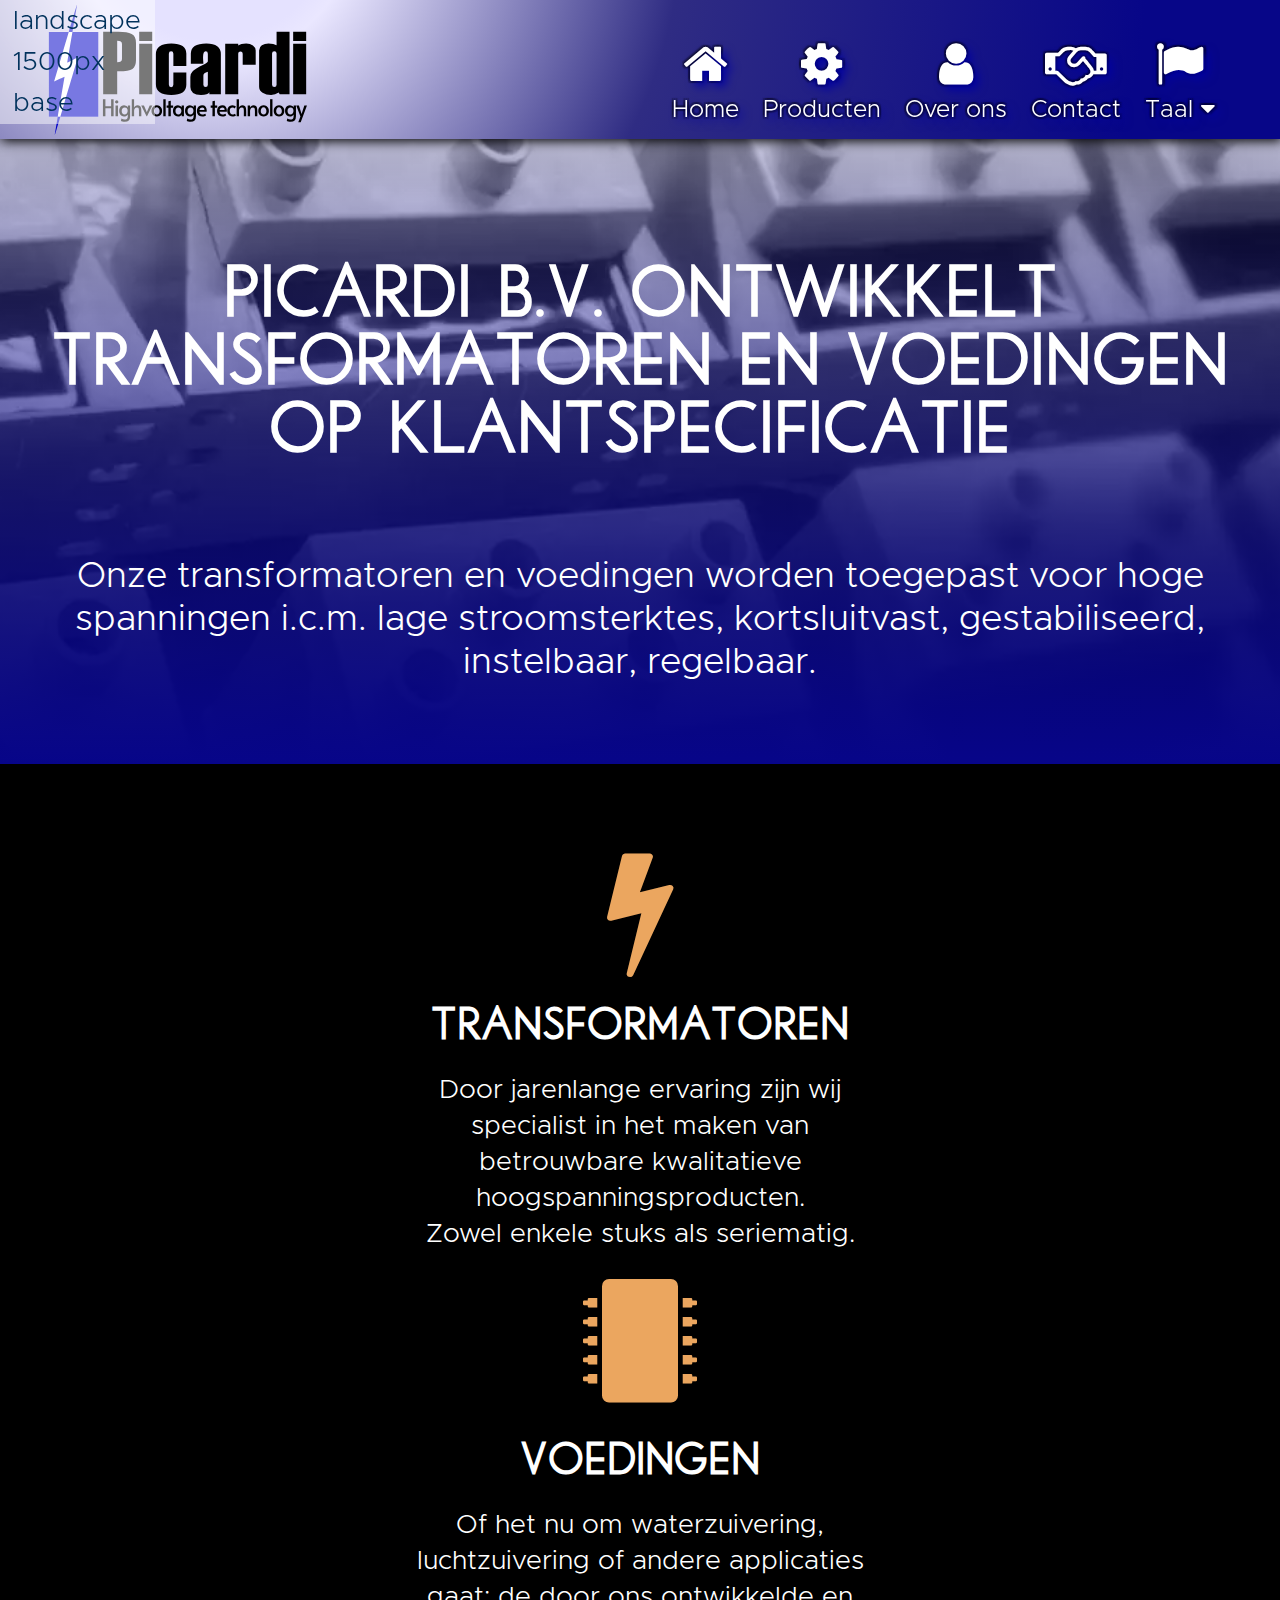
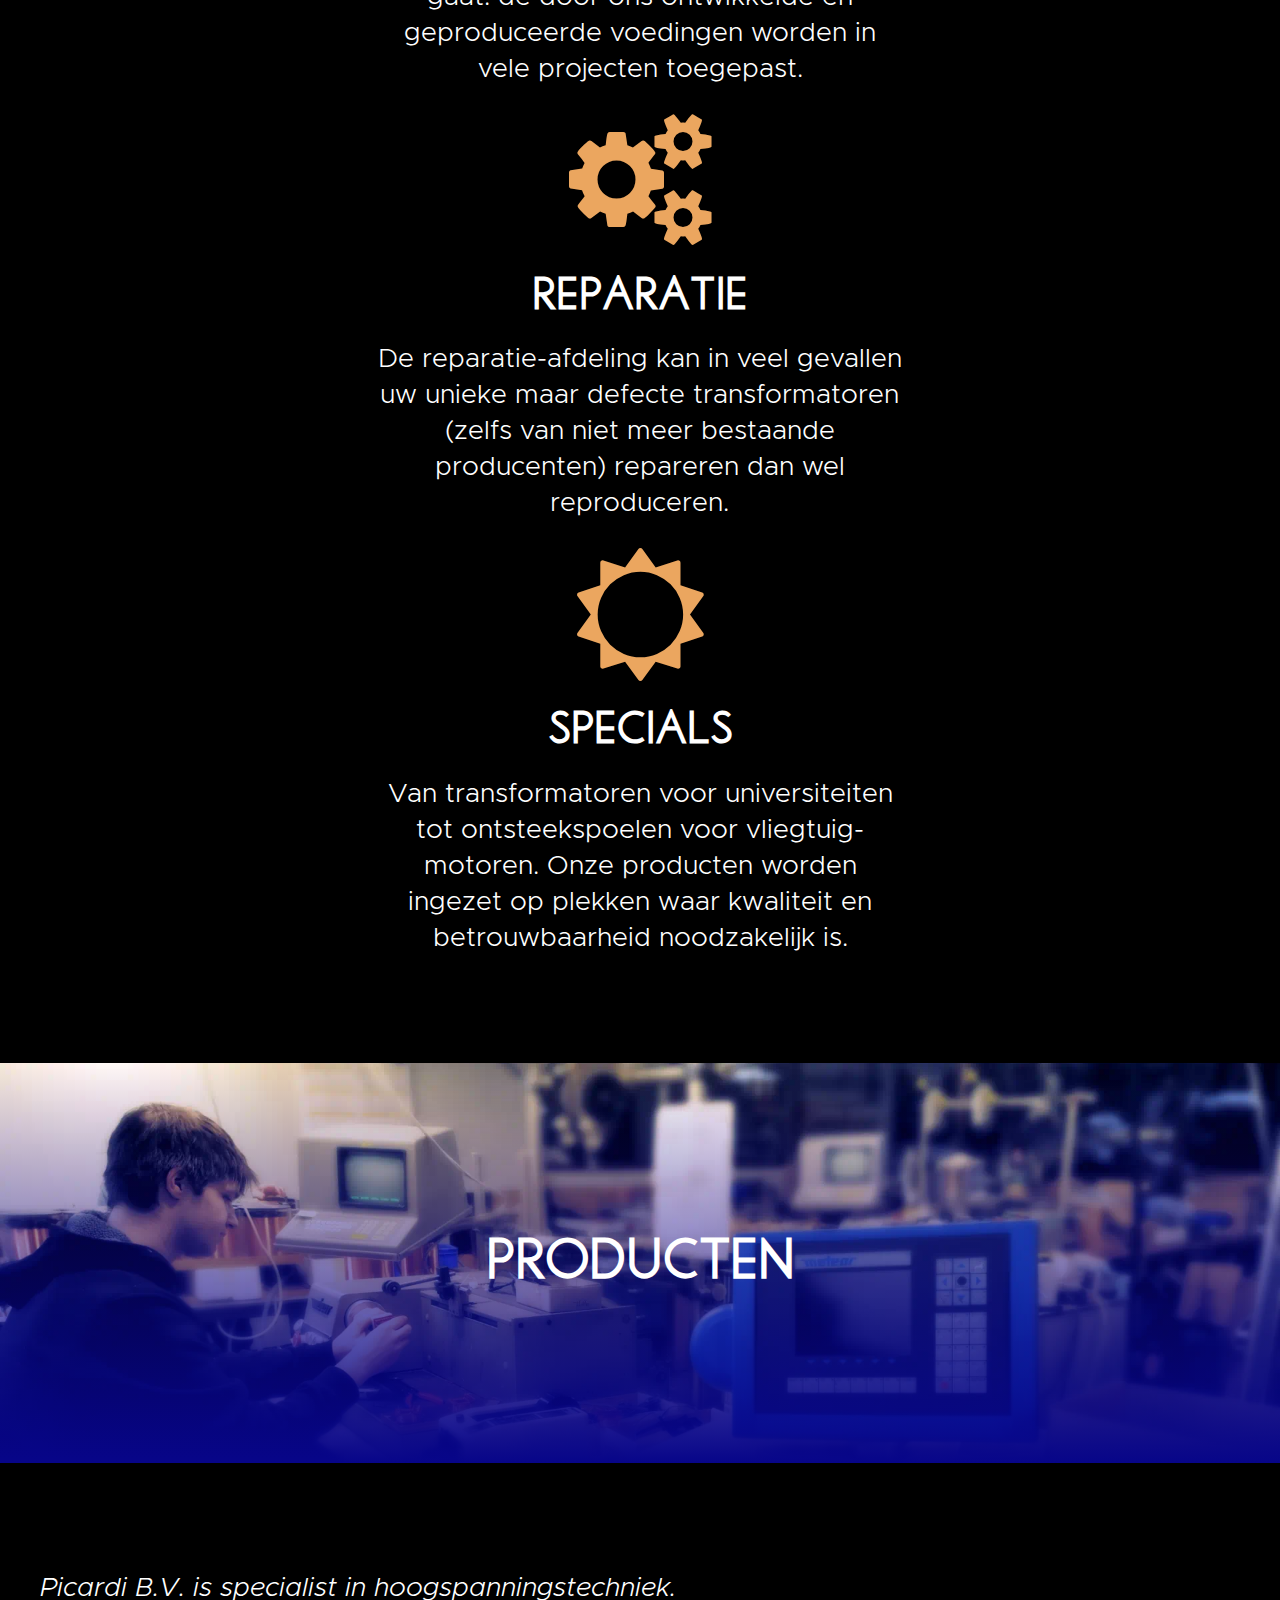
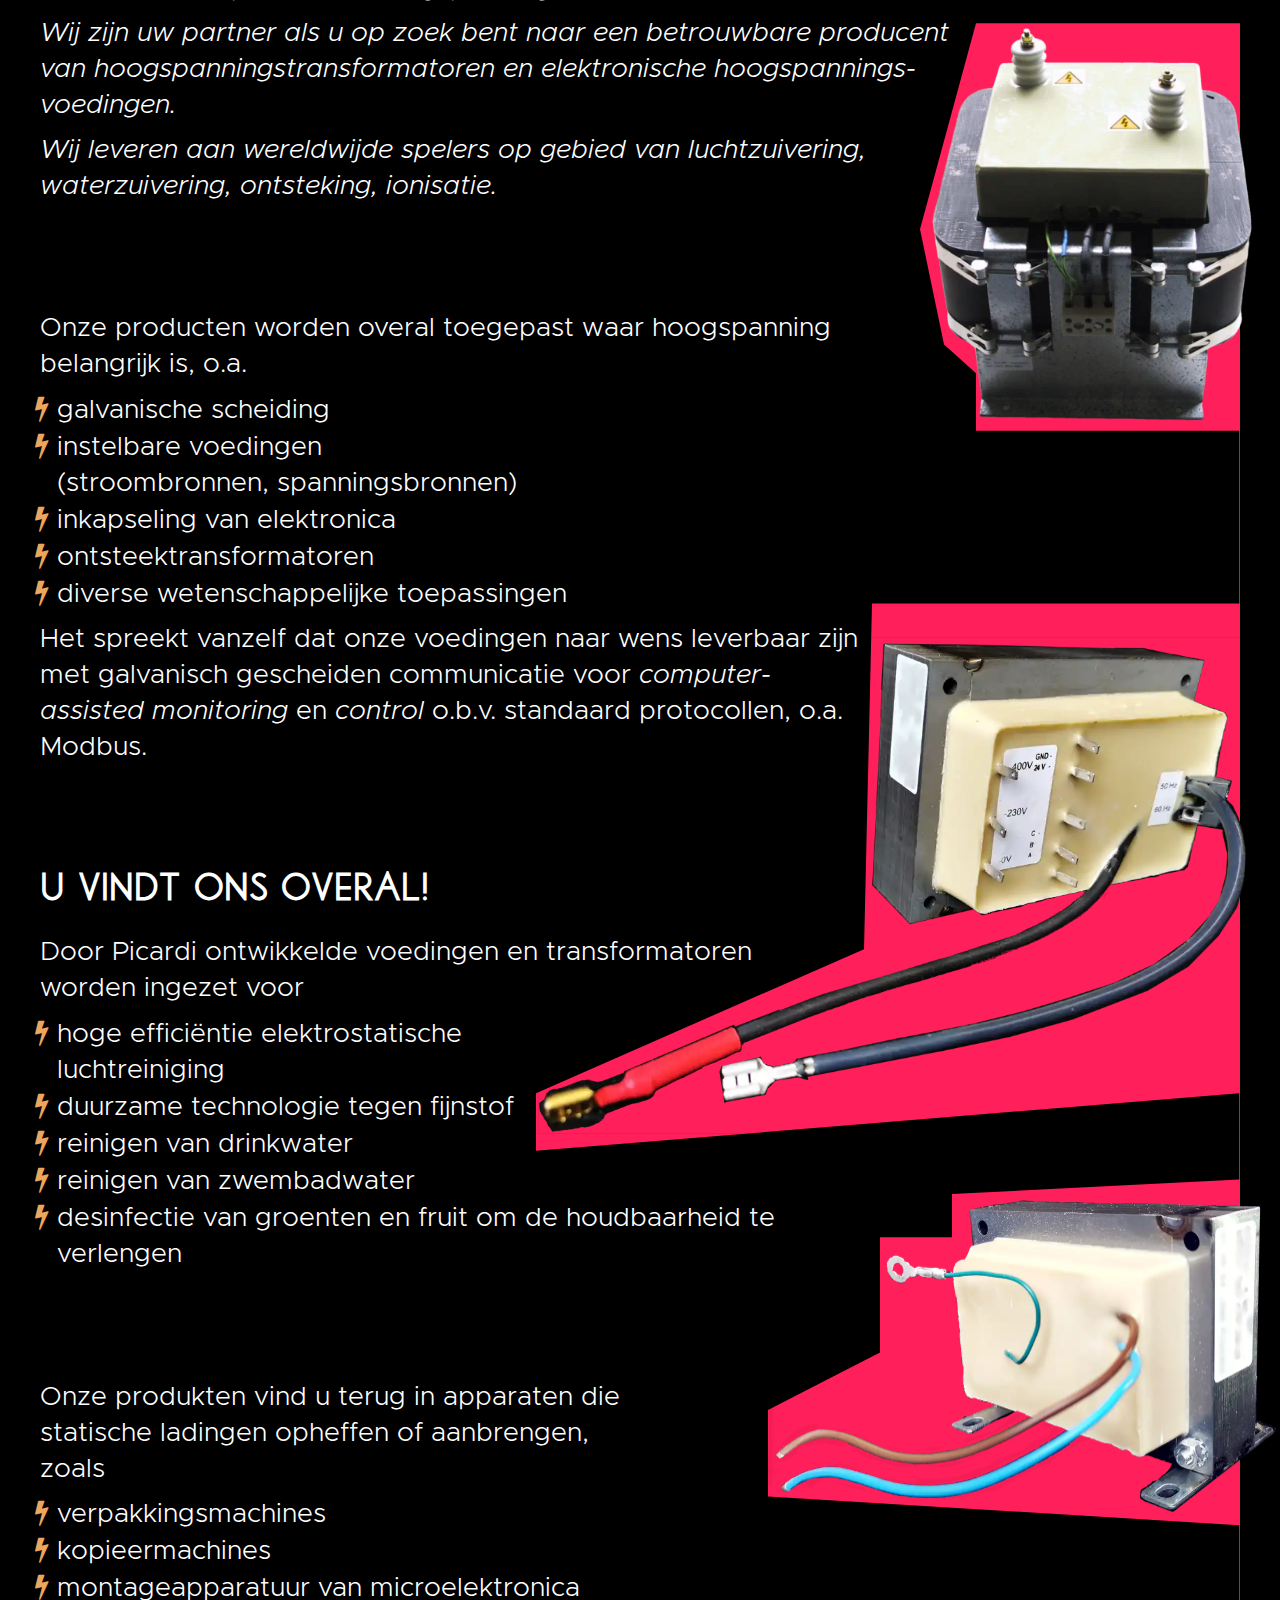
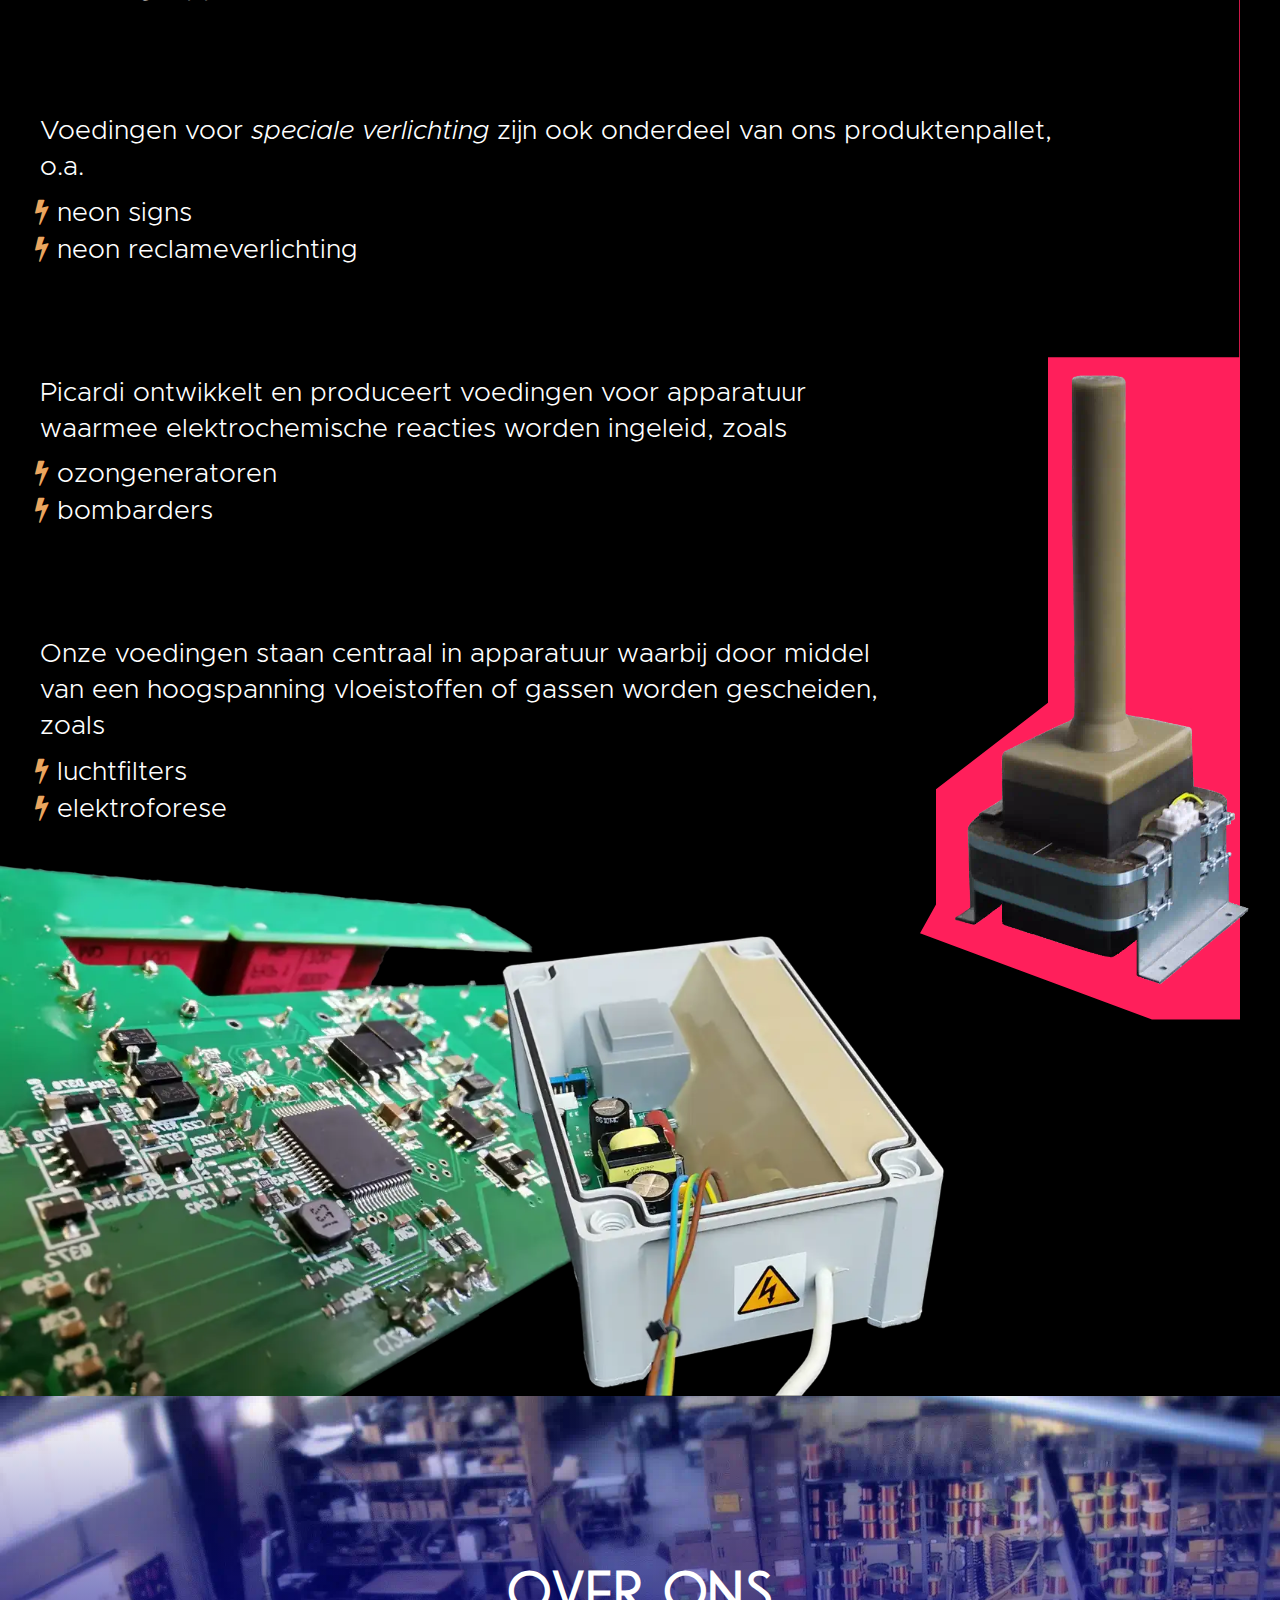
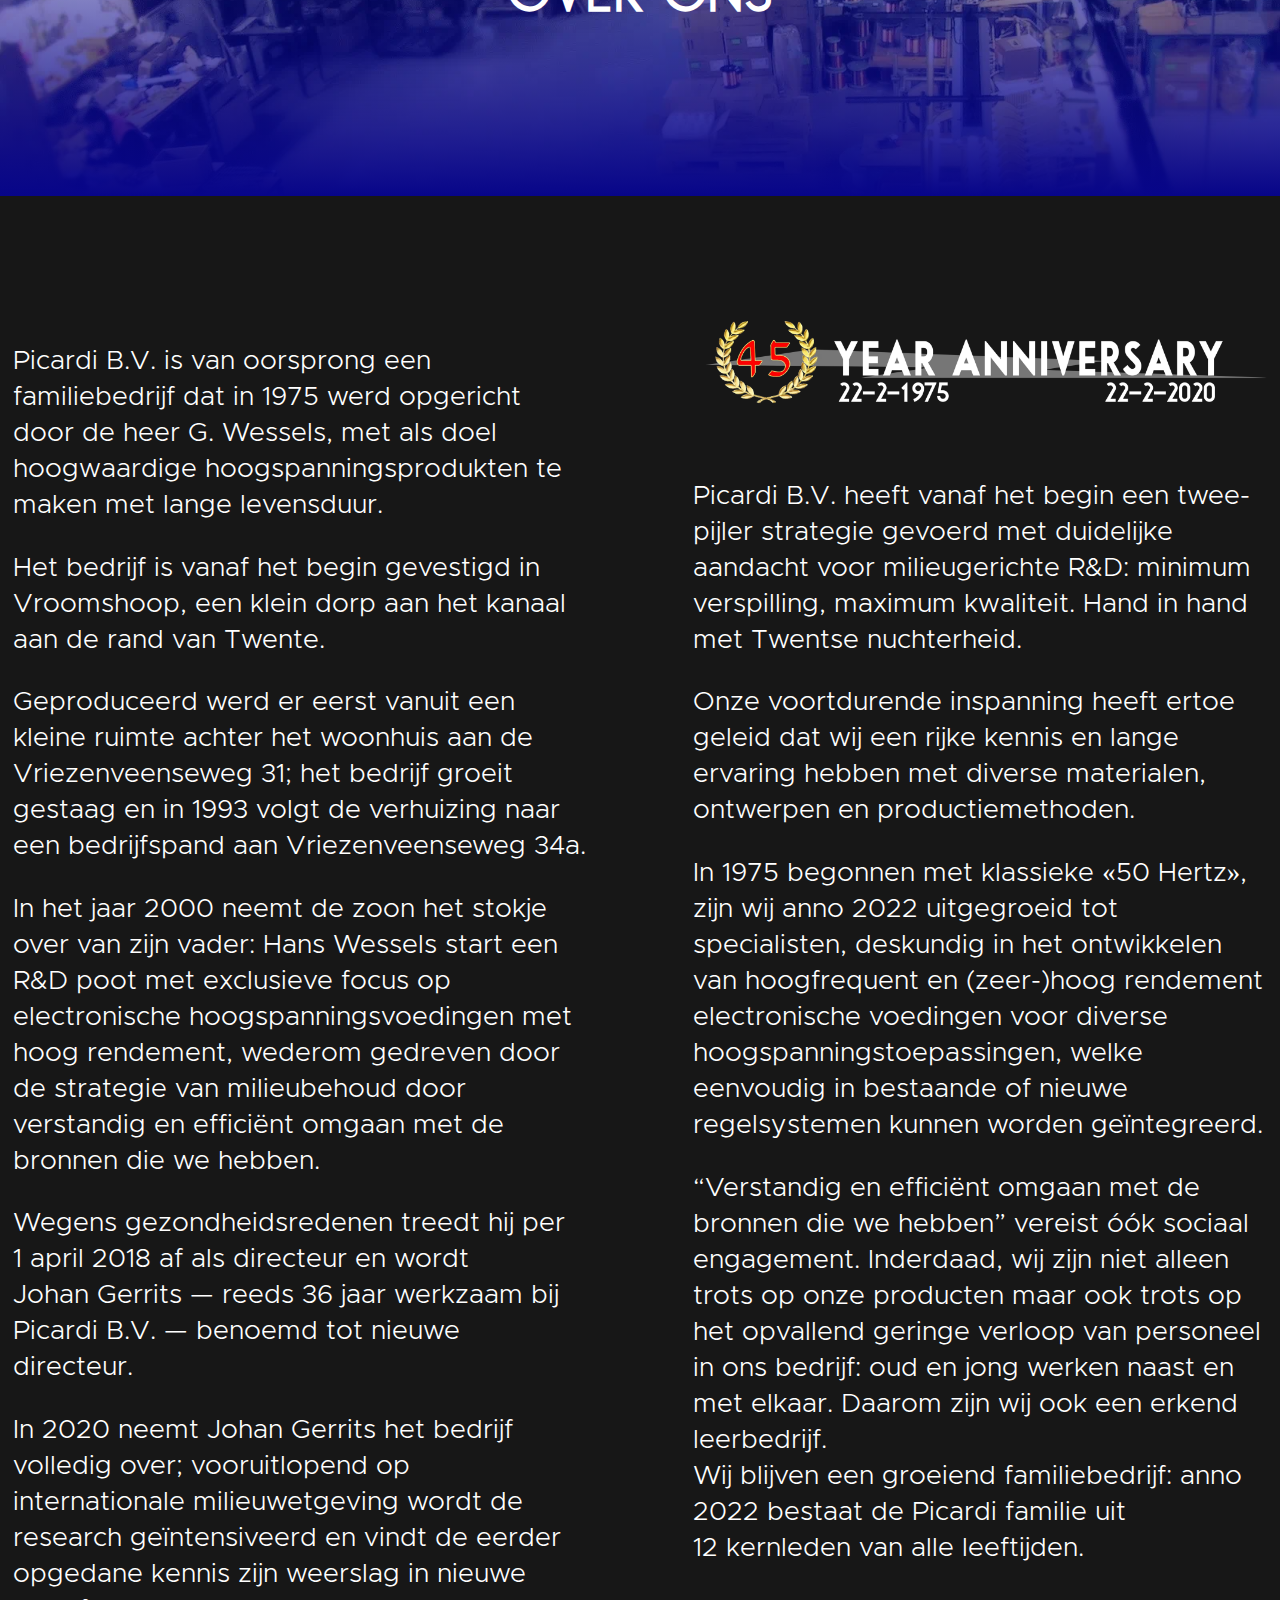
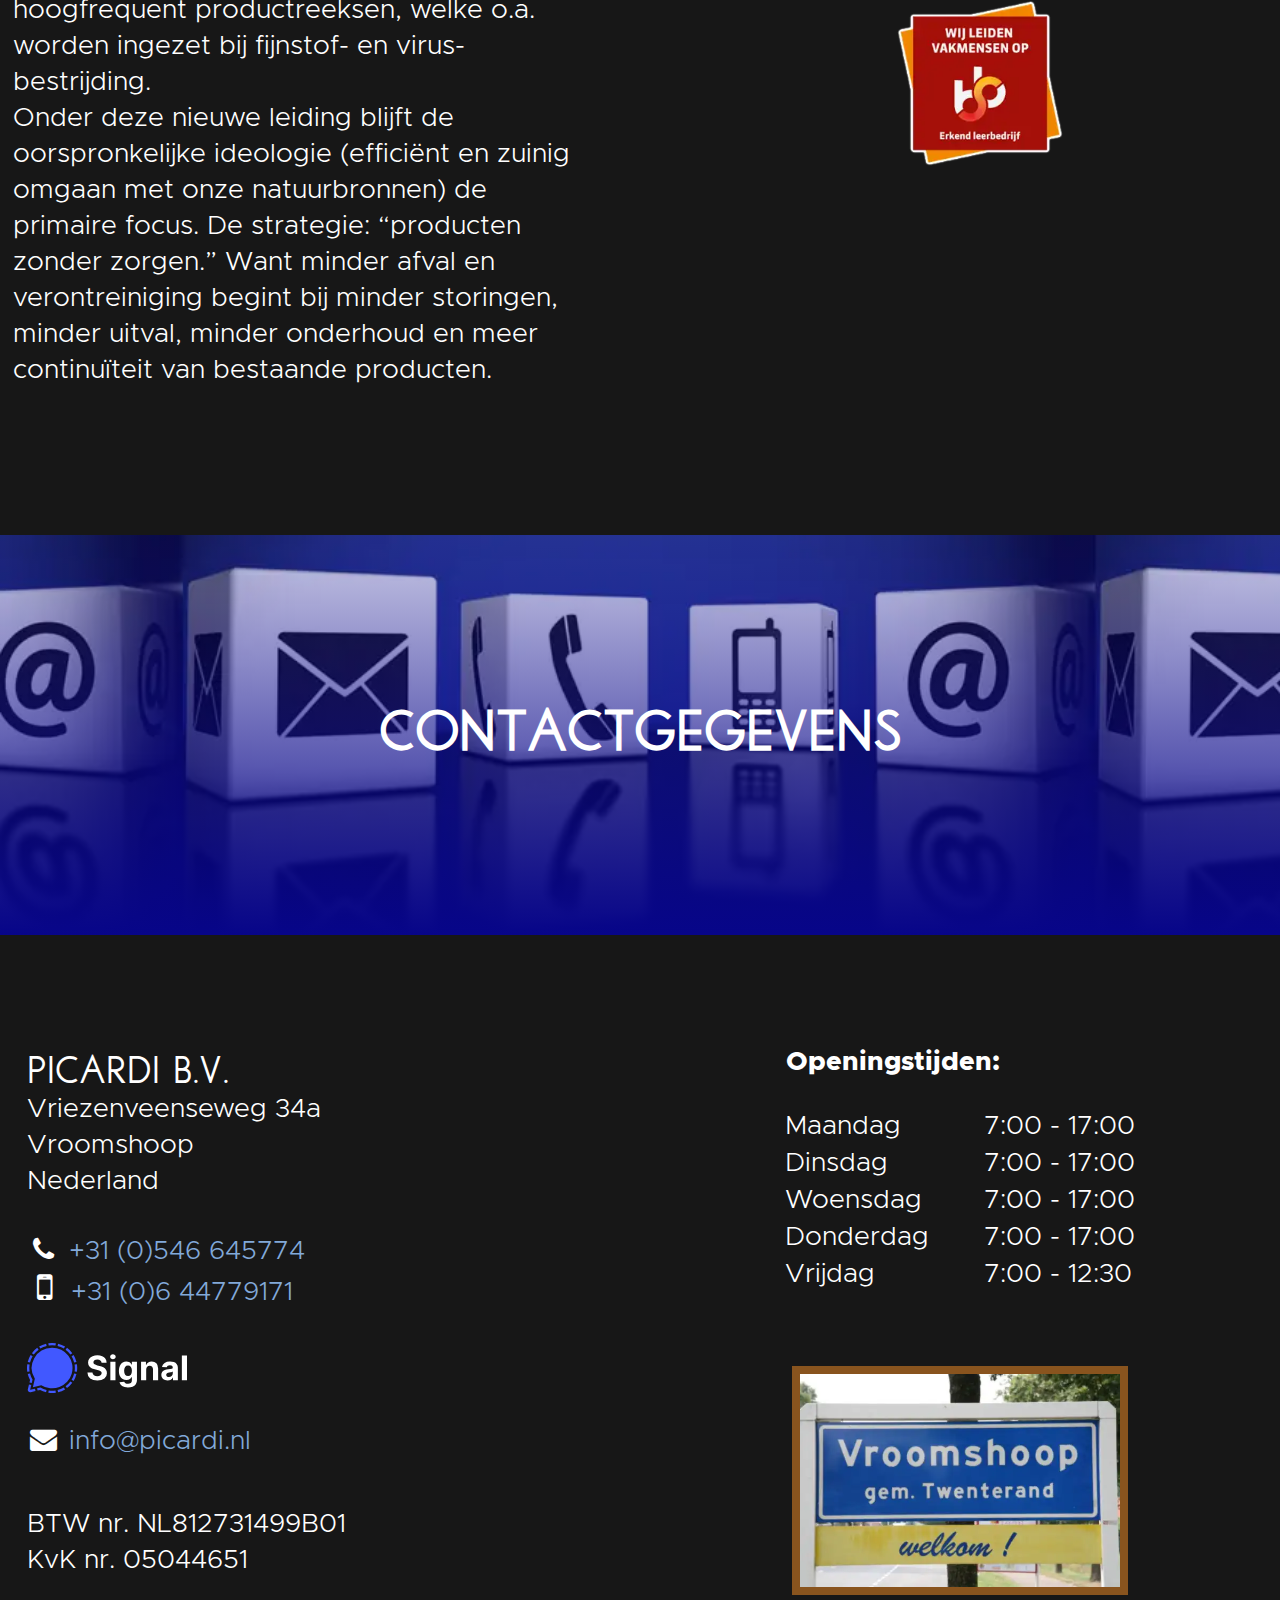
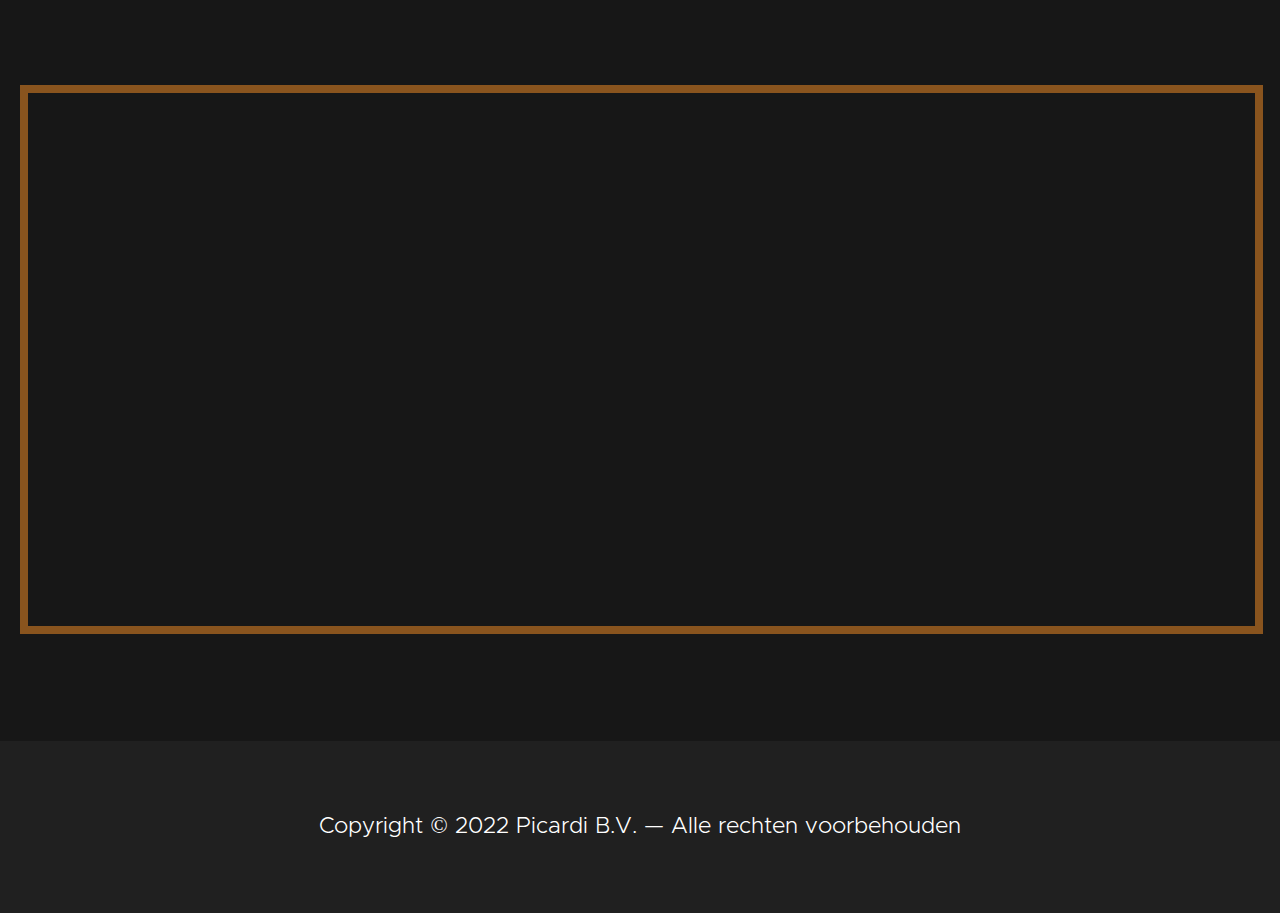
==== docs/index.html @ 99b12c9e "added Apple-bloody-Apple corrections and alternate layout: Safari et al are not fully capable of pro" ====
<!DOCTYPE html><html lang="nl">
<head>
<meta charset="utf-8">
<meta name="language" content="nl">
<link rel="icon" type="image/svg+xml" href="/favicon.svg">
<link rel="icon" type="image/png" href="/favicon.png">
<link rel="apple-touch-icon" sizes="180x180" href="/apple-touch-icon.png">
<link rel="icon" type="image/png" sizes="32x32" href="/favicon-32x32.png">
<link rel="icon" type="image/png" sizes="16x16" href="/favicon-16x16.png">
<link rel="manifest" href="/site.webmanifest">
<meta name="msapplication-TileColor" content="#0000c8">
<meta name="theme-color" content="#0000c8">
	
<meta name="robots" content="index,follow" >
<meta name="google-site-verification" content="Z1jB5P56XDBeQTScxc0TA2bcLtGbx4jIVLsduqZ8gN0" >

<title>Picardi B.V. Hoogspanningstechniek</title>
<meta name="description" content="Picardi B.V. ontwikkelt, produceert en repareert hoogspanningstransformatoren en hoogspanningsvoedingen voornamelijk op klantenspecificatie." >
<meta name="keywords" content="transformatorenfabriek, transformator producent, trafo, hoogspanningstransformatoren, hoogspanningstransformator, hoogspanningstrafo, ozongenerator, ontsteektransformator, ontsteektrafo, scheidingstransformator, scheidingstrafo, neontransformator, neontrafo, bombarder trafo, hoogspanningsvoeding, hoogspannings-spanningsbronnen, hoogspannings-stroombronnen" >
<meta name="author" content="Picardi B.V." >
<meta name="categories" content="hoogspanningstransformatoren producent, hoogspanningsvoedingen producent" >
<meta name="viewport" content="width=device-width, initial-scale=1.0" >



<link href="app_nl.css" rel="stylesheet">
<script type="text/javascript">

// https://stackoverflow.com/questions/1043339/javascript-for-detecting-browser-language-preference

try {
	const userLang = encodeURIComponent(navigator.languages
		? navigator.languages[0]
		: (navigator.language || navigator.userLanguage));
	const lang = userLang.substr(0, 2);

	console.log({ lang, userLang, langs: navigator.languages, params: window.location.searchParams, loc: window.location })

	// https://stackoverflow.com/questions/901115/how-can-i-get-query-string-values-in-javascript
	//
	// We truly support only modern borwsers (non-IE, we assume everyone in corporate has upgraded to MS Edge)
	// so no need to 'cope' with non-support of the URLSearchParams class either!

	const current_uri = new URL(document.location || window.location);
	const urlSearchParams = current_uri.searchParams;
	if (urlSearchParams) {
		const visited_lang = urlSearchParams.get("l");

		if (!visited_lang) {
			// initial visit by user; this happens every time they visit our page.
			// quick redirect for non-native language preferences.
			
			urlSearchParams.set('l', "nl");
			switch (lang) {
			case 'nl':
				current_uri.path = "/test/";
				break;
				
			case 'de':
			case 'en': 
				current_uri.path = `/test/app_${ lang }.html`;
				break;
				
			default:
				console.log("unsupported language", userLang);
				throw new Exception(`b0rk : unsupported language [${ userLang }]`);
			}

			// redirect:
			window.location.href = current_uri.href;
		}
	}
}
catch (ex) {
	console.error("b0rk", {ex: ex});
}

</script>
	
</head>
<body>
	<div id="diag"><div> </div><div> </div><div> </div></div>
   <div id="wb_header">
      <div id="header">
         <div class="col-1">
            
               <img src="picardi-nieuw17-optimized.svg" id="Image1" alt="Picardi: bedrijfslogo"  title="Picardi: bedrijfslogo" >
            
         </div>
         <div class="col-2">
            <div role="navigation" id="wb_ResponsiveMenu1">
               <label class="toggle" for="ResponsiveMenu1-submenu" id="ResponsiveMenu1-title"><span id="ResponsiveMenu1-icon"><i class="fa fa-bars fa-2x"> </i></span></label>
               <input type="checkbox" id="ResponsiveMenu1-submenu">
               <ul class="ResponsiveMenu1" id="ResponsiveMenu1" role="menu">
                  <li role="menuitem"><a href="#home"><i class="fa fa-home fa-2x"> </i><br>Home</a></li>
                  <li role="menuitem"><a href="#producten"><i class="fa fa-gear fa-2x"> </i><br>Producten</a></li>
                  <li role="menuitem"><a href="#about"><i class="fa fa-user fa-2x"> </i><br>Over ons</a></li>
                  <li role="menuitem"><a href="#contact"><i class="fa fa-handshake-o fa-2x"> </i><br>Contact</a></li>
                  <li role="menuitem">
                     <label for="ResponsiveMenu1-submenu-0" class="toggle"><i class="fa fa-flag fa-2x"> </i><br>Taal<i class="fa fa-caret-down"> </i></label>
                     
                     <input type="checkbox" id="ResponsiveMenu1-submenu-0">
                     <ul role="menu">
                        <li role="menuitem" class="active-menuitem nl-menuitem"><a href="#" class="active">Nederlands</a></li>
<li role="menuitem" class="en-menuitem"><a href="./app_en.html?l=en">Engels</a></li>
<li role="menuitem" class="de-menuitem"><a href="./app_de.html?l=de">Duits</a></li>
                     </ul>
                  </li>
               </ul>
            </div>
         </div>
      </div>
   </div>
   <div id="wb_home">
      <div id="home-overlay"></div>
      <div id="home">
         <div class="col-1">
            
               <h1 id="Heading5">Picardi B.V. ontwikkelt transformatoren en voedingen op klantspecificatie</h1>
            
            
               
               <p>Onze transformatoren en voedingen worden toegepast voor hoge spanningen i.c.m. lage stroomsterktes, kortsluitvast, gestabiliseerd, instelbaar, regelbaar.</p>
            
         </div>
      </div>
   </div>
   <div id="wb_features">
      <div id="features">
         <div class="row">
            <div class="col-1">
               <div class="iconColumnOuter">
                  <div class="iconColumnInner"><i class="fa fa-bolt"></i></div>
               </div>
               
                  <h3 id="Heading1">Transformatoren</h3>
               
               
                  <p>Door jarenlange ervaring zijn wij specialist in het maken van betrouwbare kwalitatieve hoogspanningsproducten.</p>
                  <p>Zowel enkele stuks als seriematig.</p>
               
            </div>
            <div class="col-2">
               <div class="iconColumnOuter">
                  <div class="iconColumnInner"><i class="fa fa-microchip"></i></div>
               </div>
               
                  <h3 id="Heading2">Voedingen</h3>
               
               
                  <p>Of het nu om waterzuivering, luchtzuivering of andere applicaties gaat: de door ons ontwikkelde en geproduceerde voedingen worden in vele projecten toegepast.</p>
               
            </div>
            <div class="col-3">
               <div class="iconColumnOuter">
                  <div class="iconColumnInner"><i class="fa fa-gears"></i></div>
               </div>
               
                  <h3 id="Heading3">Reparatie</h3>
               
               
                  <p>De reparatie-afdeling kan in veel gevallen uw unieke maar defecte transformatoren (zelfs van niet meer bestaande producenten) repareren dan wel reproduceren.</p>
               
            </div>
            <div class="col-4">
               <div class="iconColumnOuter">
                  <div class="iconColumnInner"><i class="fa fa-sun-o"></i></div>
               </div>
               
                  <h3 id="Heading4">Specials</h3>
               
               
                  <p>Van transformatoren voor universiteiten tot ontsteekspoelen voor vliegtuig&shy;motoren. Onze producten worden ingezet op plekken waar kwaliteit en betrouwbaarheid noodzakelijk is.</p>
               
            </div>
         </div>
      </div>
   </div>
   <a name="producten" id="producten" title="Producten" ></a>
<div id="wb_producten">
      <div class="parallax"></div>
      <div id="producten-overlay"></div>
      <div id="_producten">
         <div class="row">
            <div class="col-1">
               
                  <h2 id="Heading6">Producten</h2>
               
            </div>
         </div>
      </div>
   </div>
   <div id="wb_product_collage">
		<div id="collage_background">
			<img id="collage_hero_img_1" src="electro-combo-2.webp" alt="foto van &eacute;&eacute;n van onze hoogspanningsvoedingen"  title="foto van &eacute;&eacute;n van onze hoogspanningsvoedingen" >
			<img id="collage_hero_img_2" src="pic0016.webp" alt="foto van &eacute;&eacute;n van onze hoogspanningstransformator uitvoeringen"  title="foto van &eacute;&eacute;n van onze hoogspanningstransformator uitvoeringen" >
			<img id="collage_hero_img_3" src="IMG_20220408_162558.webp" alt="foto van &eacute;&eacute;n van onze hoogspanningstransformator uitvoeringen"  title="foto van &eacute;&eacute;n van onze hoogspanningstransformator uitvoeringen" >
			<img id="collage_hero_img_4" src="IMG_20220408_141922.webp" alt="foto van &eacute;&eacute;n van onze hoogspanningstransformator uitvoeringen"  title="foto van &eacute;&eacute;n van onze hoogspanningstransformator uitvoeringen" >
			<img id="collage_hero_img_5" src="pic00010-clipped.webp" alt="foto van &eacute;&eacute;n van onze hoogspanningstransformator uitvoeringen"  title="foto van &eacute;&eacute;n van onze hoogspanningstransformator uitvoeringen" >
		</div>
		<div id="collage_infochunks">
	
<div id="collage_blurb_no_1" class="collage_text_blurb">
<div id="layout-shape-for-collage-no-1"></div>
<p>Picardi B.V. is specialist in&nbsp;hoogspanningstechniek.</p>
<p>Wij zijn uw partner als u op zoek bent naar een betrouwbare producent van hoogspannings&shy;transformatoren en elektronische hoogspannings&shy;voedingen.</p>
<p>Wij leveren aan wereldwijde spelers op gebied van luchtzuivering, waterzuivering, ontsteking, ionisatie.</p>
</div>
		<div class="bloody-apple-img-hack" id="collage_hero_img_1_for_apple">
			<img src="pic0016.webp" alt="foto van &eacute;&eacute;n van onze hoogspanningstransformator uitvoeringen"  title="foto van &eacute;&eacute;n van onze hoogspanningstransformator uitvoeringen" >
		</div>
			
		
<div id="collage_blurb_no_2" class="collage_text_blurb">
<div id="layout-shape-for-collage-no-2"></div>
<p>Onze producten worden overal toegepast waar hoogspanning belangrijk is, o.a.</p>
<ul>
<li>galvanische scheiding</li>
<li>instelbare voedingen<br>(stroombronnen, spanningsbronnen)</li>
<li>inkapseling van elektronica</li>
<li>ontsteek&shy;transformatoren</li>
<li>diverse wetenschappelijke toepassingen</li>
</ul>
<p>Het spreekt vanzelf dat onze voedingen naar wens leverbaar zijn met galvanisch gescheiden communicatie voor <em>computer-assisted monitoring</em> en <em>control</em> o.b.v. standaard protocollen, o.a. Modbus.</p>
</div>
		<div class="bloody-apple-img-hack" id="collage_hero_img_2_for_apple">
			<img src="IMG_20220408_162558.webp" alt="foto van &eacute;&eacute;n van onze hoogspanningstransformator uitvoeringen"  title="foto van &eacute;&eacute;n van onze hoogspanningstransformator uitvoeringen" >
		</div>
			
		
<div id="collage_blurb_no_3" class="collage_text_blurb">
<div id="layout-shape-for-collage-no-3"></div>
<h3>U vindt ons overal!</h3>
<p>Door Picardi ontwikkelde voedingen en transformatoren worden ingezet voor</p>
<ul>
<li>hoge effici&euml;ntie elektrostatische luchtreiniging</li>
<li>duurzame technologie tegen fijnstof</li>
<li>reinigen van drinkwater</li>
<li>reinigen van zwembadwater</li>
<li>desinfectie van groenten en fruit om de houdbaarheid te verlengen</li>
</ul>
</div>
		<div class="bloody-apple-img-hack" id="collage_hero_img_3_for_apple">
			<img src="IMG_20220408_141922.webp" alt="foto van &eacute;&eacute;n van onze hoogspanningstransformator uitvoeringen"  title="foto van &eacute;&eacute;n van onze hoogspanningstransformator uitvoeringen" >
		</div>
			
		
<div id="collage_blurb_no_4" class="collage_text_blurb">
<div id="layout-shape-for-collage-no-4"></div>
<p>Onze produkten vind u terug in apparaten die statische ladingen opheffen of aanbrengen, zoals</p>
<ul>
<li>verpakkingsmachines</li>
<li>kopieermachines</li>
<li>montageapparatuur van microelektronica</li>
</ul>
</div>
		
<div id="collage_blurb_no_5" class="collage_text_blurb">
<div id="layout-shape-for-collage-no-5"></div>
<p>Voedingen voor <em>speciale verlichting</em> zijn ook onderdeel van ons produktenpallet, o.a.</p>
<ul>
<li>neon signs</li>
<li>neon reclameverlichting</li>
</ul>
</div>
		<div class="bloody-apple-img-hack" id="collage_hero_img_5_for_apple">
			<img src="pic00010-clipped.webp" alt="foto van &eacute;&eacute;n van onze hoogspanningstransformator uitvoeringen"  title="foto van &eacute;&eacute;n van onze hoogspanningstransformator uitvoeringen" >
		</div>
			
		
<div id="collage_blurb_no_6" class="collage_text_blurb">
<div id="layout-shape-for-collage-no-6"></div>
<p>Picardi ontwikkelt en produceert voedingen voor apparatuur waarmee elektrochemische reacties worden ingeleid, zoals</p>
<ul>
<li>ozongeneratoren</li>
<li>bombarders</li>
</ul>
</div>
		
<div id="collage_blurb_no_7" class="collage_text_blurb">
<div id="layout-shape-for-collage-no-7"></div>
<p>Onze voedingen staan centraal in apparatuur waarbij door middel van een hoogspanning vloeistoffen of gassen worden gescheiden, zoals</p>
<ul>
<li>luchtfilters</li>
<li>elektroforese</li>
</ul>
</div>
		
</div>
		
	</div>
   <a name="about" id="about" title="Over ons" ></a>
<div id="wb_about">
      <div class="parallax"></div>
      <div id="about-overlay"></div>
      <div id="_about">
         <div class="row">
            <div class="col-1">
               
                  <h2 id="Heading7">Over ons</h2>
               
            </div>
         </div>
      </div>
   </div>
   <div id="wb_about_texts">
      <div id="about_texts">
         <div class="row">
            <div class="col-1">
               <div class="col-1-padding">
                  <p>Picardi B.V. is van oorsprong een familiebedrijf dat in 1975 werd opgericht door de heer G.&nbsp;Wessels, met als doel hoogwaardige hoogspannings&shy;produkten te maken met lange levensduur.</p>
<p>Het bedrijf is vanaf het begin gevestigd in Vroomshoop, een klein dorp aan het kanaal aan de rand van Twente.</p>
<p>Geproduceerd werd er eerst vanuit een kleine ruimte achter het woonhuis aan de Vriezenveenseweg 31; het bedrijf groeit gestaag en in 1993 volgt de verhuizing naar een bedrijfspand aan Vriezenveenseweg 34a.</p>
<p>In het jaar 2000 neemt de zoon het stokje over van zijn vader: Hans Wessels start een R&amp;D poot met exclusieve focus op electronische hoogspannings&shy;voedingen met hoog rendement, wederom gedreven door de strategie van milieubehoud door verstandig en effici&euml;nt omgaan met de bronnen die we hebben.</p>
<p>Wegens gezondheidsredenen treedt hij per 1&nbsp;april 2018 af als directeur en wordt Johan&nbsp;Gerrits &mdash; reeds 36&nbsp;jaar werkzaam bij Picardi B.V. &mdash; benoemd tot nieuwe directeur.</p>
<p>In 2020 neemt Johan Gerrits het bedrijf volledig over; vooruitlopend op internationale milieuwetgeving wordt de research ge&iuml;ntensiveerd en vindt de eerder opgedane kennis zijn weerslag in nieuwe hoogfrequent productreeksen, welke o.a. worden ingezet bij fijnstof- en virus-bestrijding.<br>Onder deze nieuwe leiding blijft de oorspronkelijke ideologie (effici&euml;nt en zuinig omgaan met onze natuurbronnen) de primaire focus. De strategie: &ldquo;producten zonder zorgen.&rdquo; Want minder afval en verontreiniging begint bij minder storingen, minder uitval, minder onderhoud en meer continu&iuml;teit van bestaande producten.</p>
               </div>
            </div>
            <div class="col-2">
               <div class="col-2-padding">
                  <div id="wb_anniversary-45yr">
                     <img src="45jaarv2.webp" id="anniversary-45yr" alt="Picardi: 45-jarig jubileum van ons bedrijf: 22 februari 1975 &ndash; 22 februari 2020"  class="Image-HeroVertical" title="Picardi: 45-jarig jubileum van ons bedrijf: 22 februari 1975 &ndash; 22 februari 2020" >
                  </div>
                  <p>Picardi B.V. heeft vanaf het begin een twee-pijler strategie gevoerd met duidelijke aandacht voor milieugerichte R&amp;D: minimum verspilling, maximum kwaliteit. Hand in hand met Twentse nuchterheid.</p>
<p>Onze voortdurende inspanning heeft ertoe geleid dat wij een rijke kennis en lange ervaring hebben met diverse materialen, ontwerpen en productiemethoden.</p>
<p>In 1975 begonnen met klassieke &laquo;50&nbsp;Hertz&raquo;, zijn wij anno 2022 uitgegroeid tot specialisten, deskundig in het ontwikkelen van hoogfrequent en (zeer-)hoog rendement electronische voedingen voor diverse hoogspannings&shy;toepassingen, welke eenvoudig in bestaande of nieuwe regelsystemen kunnen worden ge&iuml;ntegreerd.</p>
<p>&ldquo;Verstandig en effici&euml;nt omgaan met de bronnen die we hebben&rdquo; vereist &oacute;&oacute;k sociaal engagement. Inderdaad, wij zijn niet alleen trots op onze producten maar ook trots op het opvallend geringe verloop van personeel in ons bedrijf: oud en jong werken naast en met elkaar. Daarom zijn wij ook een erkend leerbedrijf.<br>Wij blijven een groeiend familiebedrijf: anno 2022 bestaat de Picardi familie uit 12&nbsp;kernleden van alle leeftijden.</p>
                  <div id="wb_leerbedrijf">
                     <img src="SBB-Leerbedrijf2.webp" id="leerbedrijf" alt="Erkend Leerbedrijf: logo"  class="Image-HeroVertical" title="Erkend Leerbedrijf: logo" >
                  </div>
               </div>
            </div>
         </div>
      </div>
   </div>
   <a name="contact" id="contact" title="Contact" ></a>
<div id="wb_contact">
      <div class="parallax"></div>
      <div id="contact-overlay"></div>
      <div id="_contact">
         <div class="row">
            <div class="col-1">
               
                  <h2 id="Heading8">Contactgegevens</h2>
               
            </div>
         </div>
      </div>
   </div>
   <div id="wb_location">
      <div id="location">
         <div class="col-1">
            <div class="col-1-padding">
               <div id="wb_location-text">
                  <p class="emphasized-heading">Picardi B.V.</p>
                  <p>Vriezenveenseweg 34a</p>
                  <p>Vroomshoop</p>
                  <p>Nederland</p>
                  
               </div>
               <div id="wb_phone-numbers">
                  <p><span class="fa-fw fa">&#xF095;</span> <a href="tel:+31546645774">+31 (0)546 645774</a></p>
                  <p><span class="fa-fw fa mobile-phone-icon">&#xF10B;</span> <a href="tel:+31644779171">+31 (0)6 44779171</a></p>
               </div>
               
                  <a href="https://signal.me/#p/+316644779171" title="Neem contact op met Picardi via Signal (social media app)" ><img src="Signal_logo_2020-inverse-color.svg" id="SignalAppLink"></a>
               
               <div id="wb_email-info">
                  <p><span class="fa-fw fa">&#xF0E0;</span> <a href="mailto:info@picardi.nl?subject=Inquiry (via picardi website)">info@picardi.nl</a></p>
                  
               </div>
               <div id="wb_KvK-info">
                  <p>BTW nr. NL812731499B01</p>
                  <p>KvK nr. 05044651</p>
               </div>
            </div>
         </div>
         <div class="col-2">
            <div class="col-2-padding">
               <iframe name="GoogleMapsFrame" id="InlineFrame1" src="https://www.google.com/maps/embed?pb=!1m18!1m12!1m3!1d2431.6078986636808!2d6.574056446777173!3d52.450017294683946!2m3!1f0!2f0!3f0!3m2!1i1024!2i768!4f13.1!3m3!1m2!1s0x47c7ff3b6607f771%3A0x42414b91da72c244!2sPicardi+B.V.!5e0!3m2!1snl!2snl!4v1491558940484" "="" loading="lazy" scrolling="no" title="Google Maps: onze bedrijfslocatie" >Google Maps: onze bedrijfslocatie</iframe>
            </div>
         </div>
         <div class="col-3">
            <div class="col-3-padding">
               <table id="openingstijden">
                  <thead>
                     <tr>
                        <th colspan="2" class="cell0">Openingstijden:</th>
                     </tr>
                  </thead>
                  <tbody><tr>
                     <td class="cell1">Maandag</td>
                     <td class="cell2">7:00 - 17:00</td>
                  </tr>
                  <tr>
                     <td class="cell3">Dinsdag</td>
                     <td class="cell4">7:00 - 17:00</td>
                  </tr>
                  <tr>
                     <td class="cell5">Woensdag</td>
                     <td class="cell6">7:00 - 17:00</td>
                  </tr>
                  <tr>
                     <td class="cell7">Donderdag</td>
                     <td class="cell8">7:00 - 17:00</td>
                  </tr>
                  <tr>
                     <td class="cell9">Vrijdag</td>
                     <td class="cell10">7:00 - 12:30</td>
                  </tr>
               </tbody></table>
               
                  <img src="vroomshoop1.webp" id="vroomshoop" alt="Welkom in Vroomshoop"  title="Welkom in Vroomshoop" >
               
            </div>
         </div>
      </div>
   </div>
   <div id="wb_footer">
      <div id="footer">
         <div class="row">
            <div class="col-1">
               
                  <p>Copyright &copy; 2022 Picardi B.V. <span class="nowrap">&mdash; Alle rechten voorbehouden</span></p>
               
            </div>
         </div>
      </div>
   </div>

<script type="text/javascript">

try {
	const menu_tick_id_classes = [ { id: "#ResponsiveMenu1-submenu", cls: "menu" }, { id: "#ResponsiveMenu1-submenu-0", cls: "lang-submenu" } ];

	function resetMenuStatusOnJump(e) {
	  console.log({e, target: e.target, checked: e.target.checked })
	  
		for (let spec of menu_tick_id_classes) {
			let el = document.querySelector(spec.id);
			el.checked = false;
		}
	}	
	
	for (let spec of menu_tick_id_classes) {
		let el = document.querySelector(spec.id);
		console.log({el})

		const signalMenuStatus = function (e) {
		  console.log({e, target: e.target, checked: e.target.checked })
		  
			const body = document.querySelector('body');
			
			if (e.target.checked) {
				//body.classList.remove("menu-folded");
				body.classList.add(spec.cls + "-active");	  
			}
			else {
				//body.classList.add("menu-folded");
				body.classList.remove(spec.cls + "-active");	  
			}
		}	

		el.addEventListener('change', signalMenuStatus);

		el.parentElement.addEventListener('mouseenter', function (e) {
			console.log("mouse-enter", {e, target: e.target, checked: e.target.checked })
		  
			const body = document.querySelector('body');
			
				body.classList.add(spec.cls + "-hovered");	  
		});

		el.parentElement.addEventListener('mouseleave', function (e) {
			console.log("mouse-leave", {e, target: e.target, checked: e.target.checked })
		  
			const body = document.querySelector('body');
			
				body.classList.remove(spec.cls + "-hovered");	  
		});
	}
		
	addEventListener('hashchange', resetMenuStatusOnJump);
	
	
	let browser_info = window.navigator.userAgent || '';
	let browser_platform =  window.navigator.platform  || '';
	
	if (0) {
		let el = document.querySelector("#browser_info");
		if (el) {
			el.textContent = browser_info;
		}
	}
	
	// detect any browser on an Apple device: those screw up the CSS3 shape-outside rendering at lower resolutions *at least*,
	// PLUS they b0rk the root font size calculation, probably by some crazy rounding error somewhere (we take 100vw and divide 
	// that by a number, which should give us pretty solid font size estimates when we want to fit N characters on a line at 
	// resolution X, but both iPad Safari and iPad Chrome have shown to be able to screw this us in an major way by oversizing
	// the font, i.e. the calculus result.
	// Haven't been able to find out *what* goes wrong exactly, but that's issue 1.
	//
	// Issue 2 is that any CSS3 shape-outside polygon is corrupted/mistreated once it treads outside its parent/container DIV,
	// which is what we do with the single polygon floating over the multitude of content DIVs in the 'collage'  section
	// of the web-page.
	//
	// End result: do a completely different design ffor Apple machines, so they won't have to bother with that shape-outside
	// stuff at all. GRMBL!
	//
	// https://stackoverflow.com/questions/64654591/if-applewebkit-appears-in-the-user-agent-does-that-mean-its-definitely-an-apple
	//
	// https://stackoverflow.com/questions/17344601/detect-only-mobile-users-with-desktop-mode-browsers
	{
		const body = document.querySelector('body');
		if (/Mac/i.test(browser_platform) || /iPhone/i.test(browser_platform) || /iPad/i.test(browser_platform) || /iPod/i.test(browser_platform)) {
			body.classList.add('bloody-apple-crap');
		}
		else {
			body.classList.remove('bloody-apple-crap');
		}
	}
}
catch (ex) {
	console.error("b0rk", {ex: ex});
}


</script>
</body>
	</html>
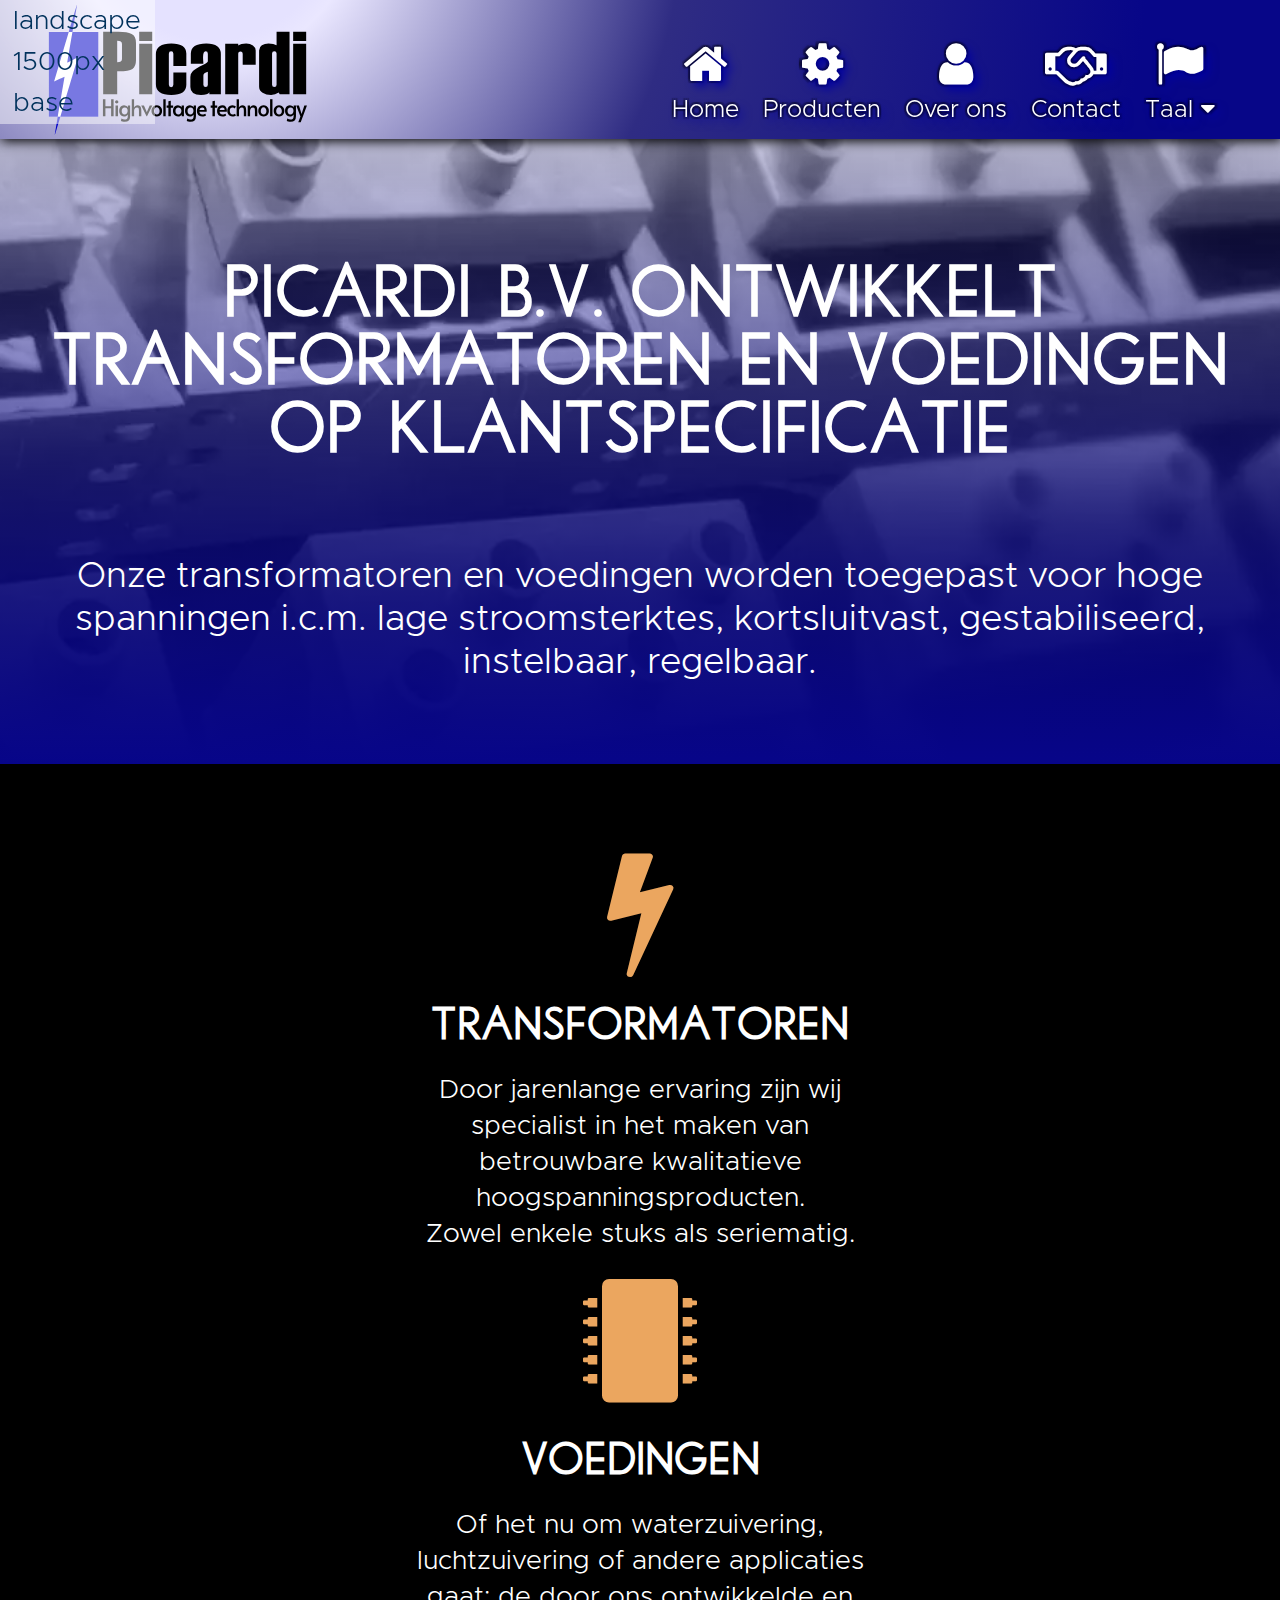
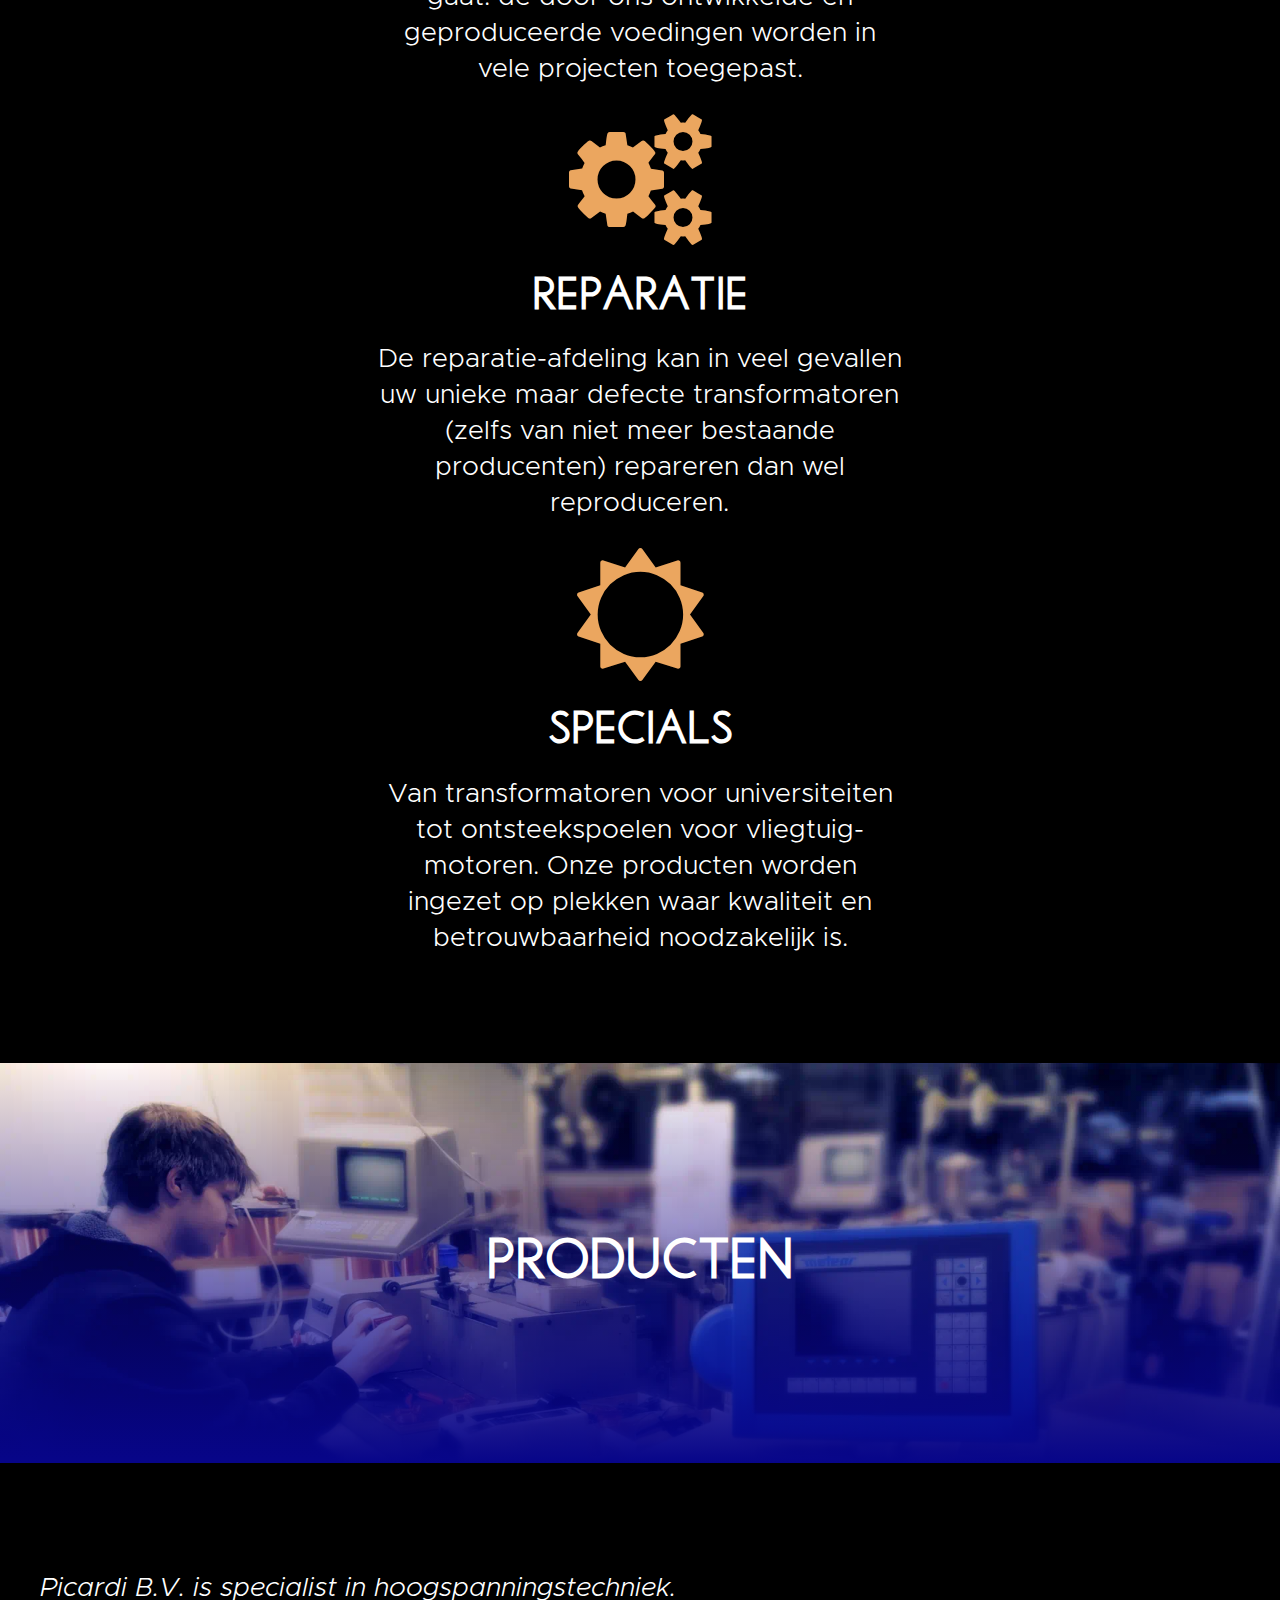
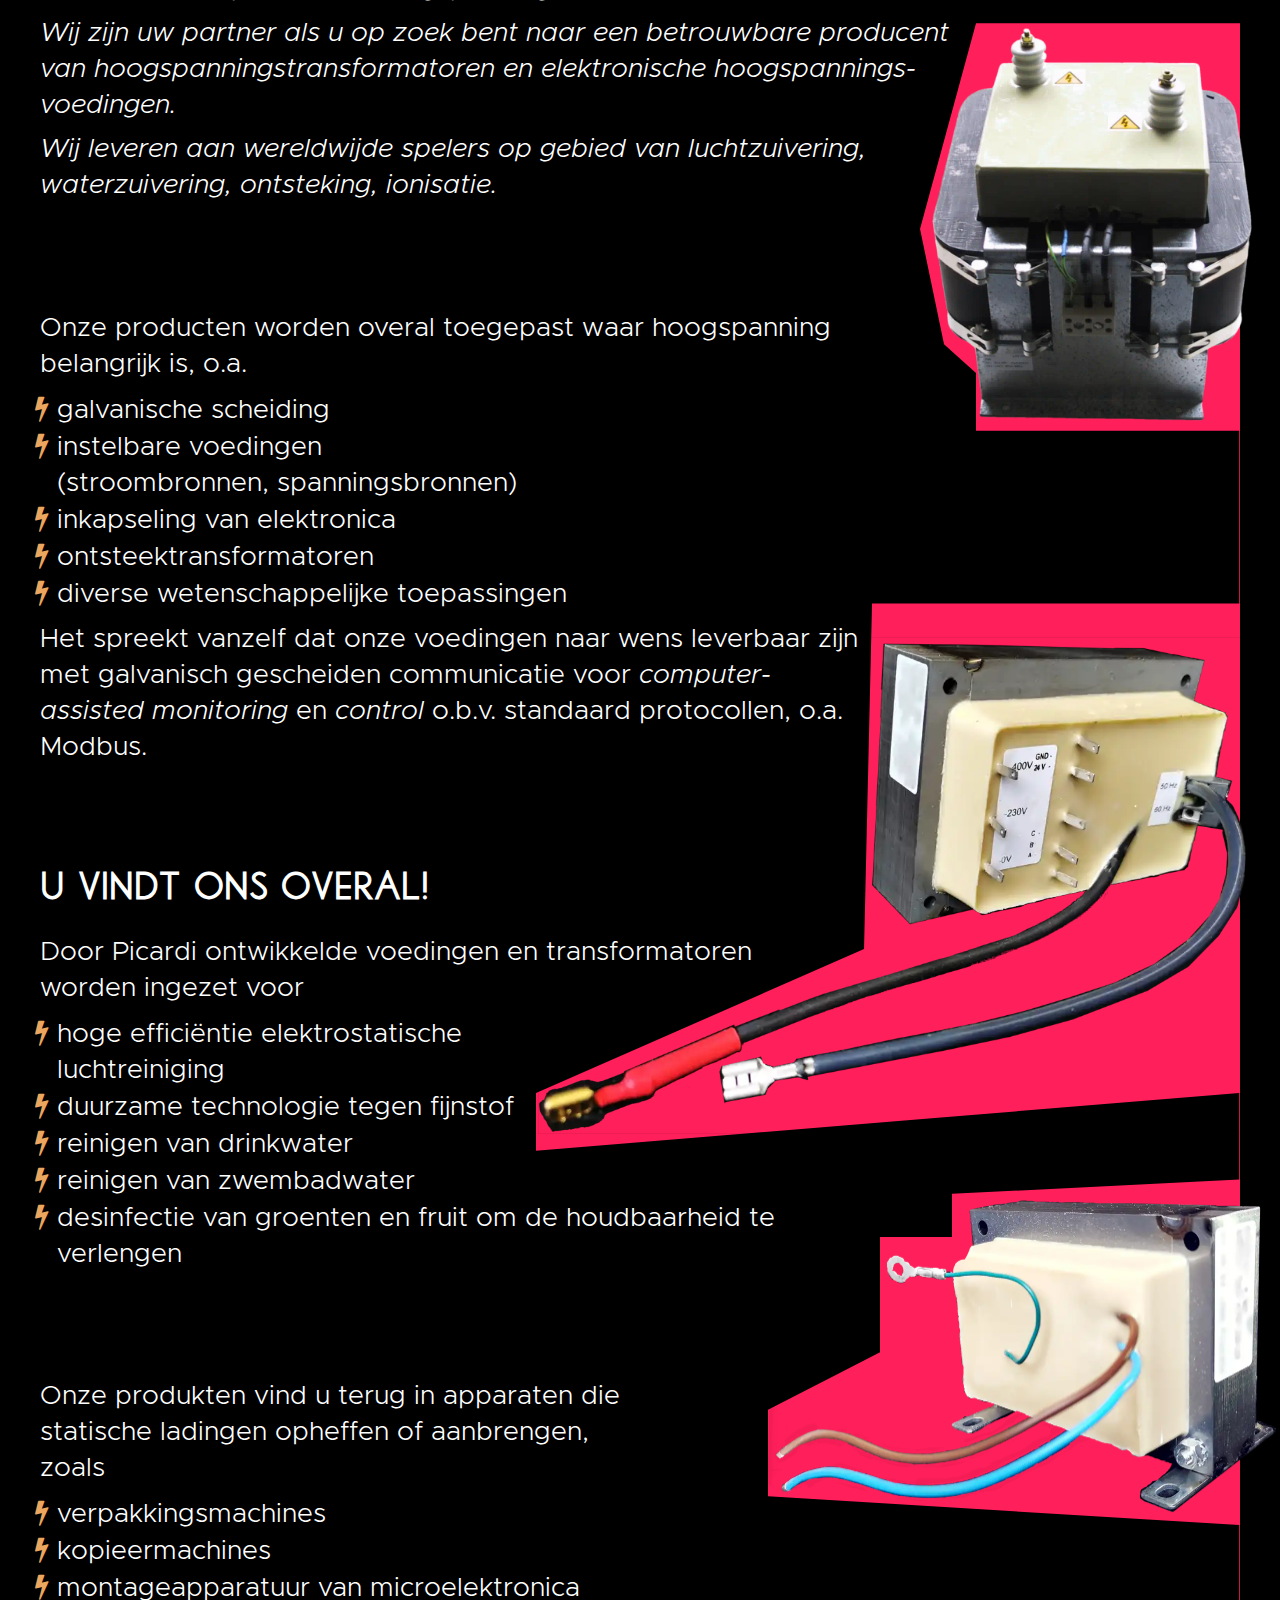
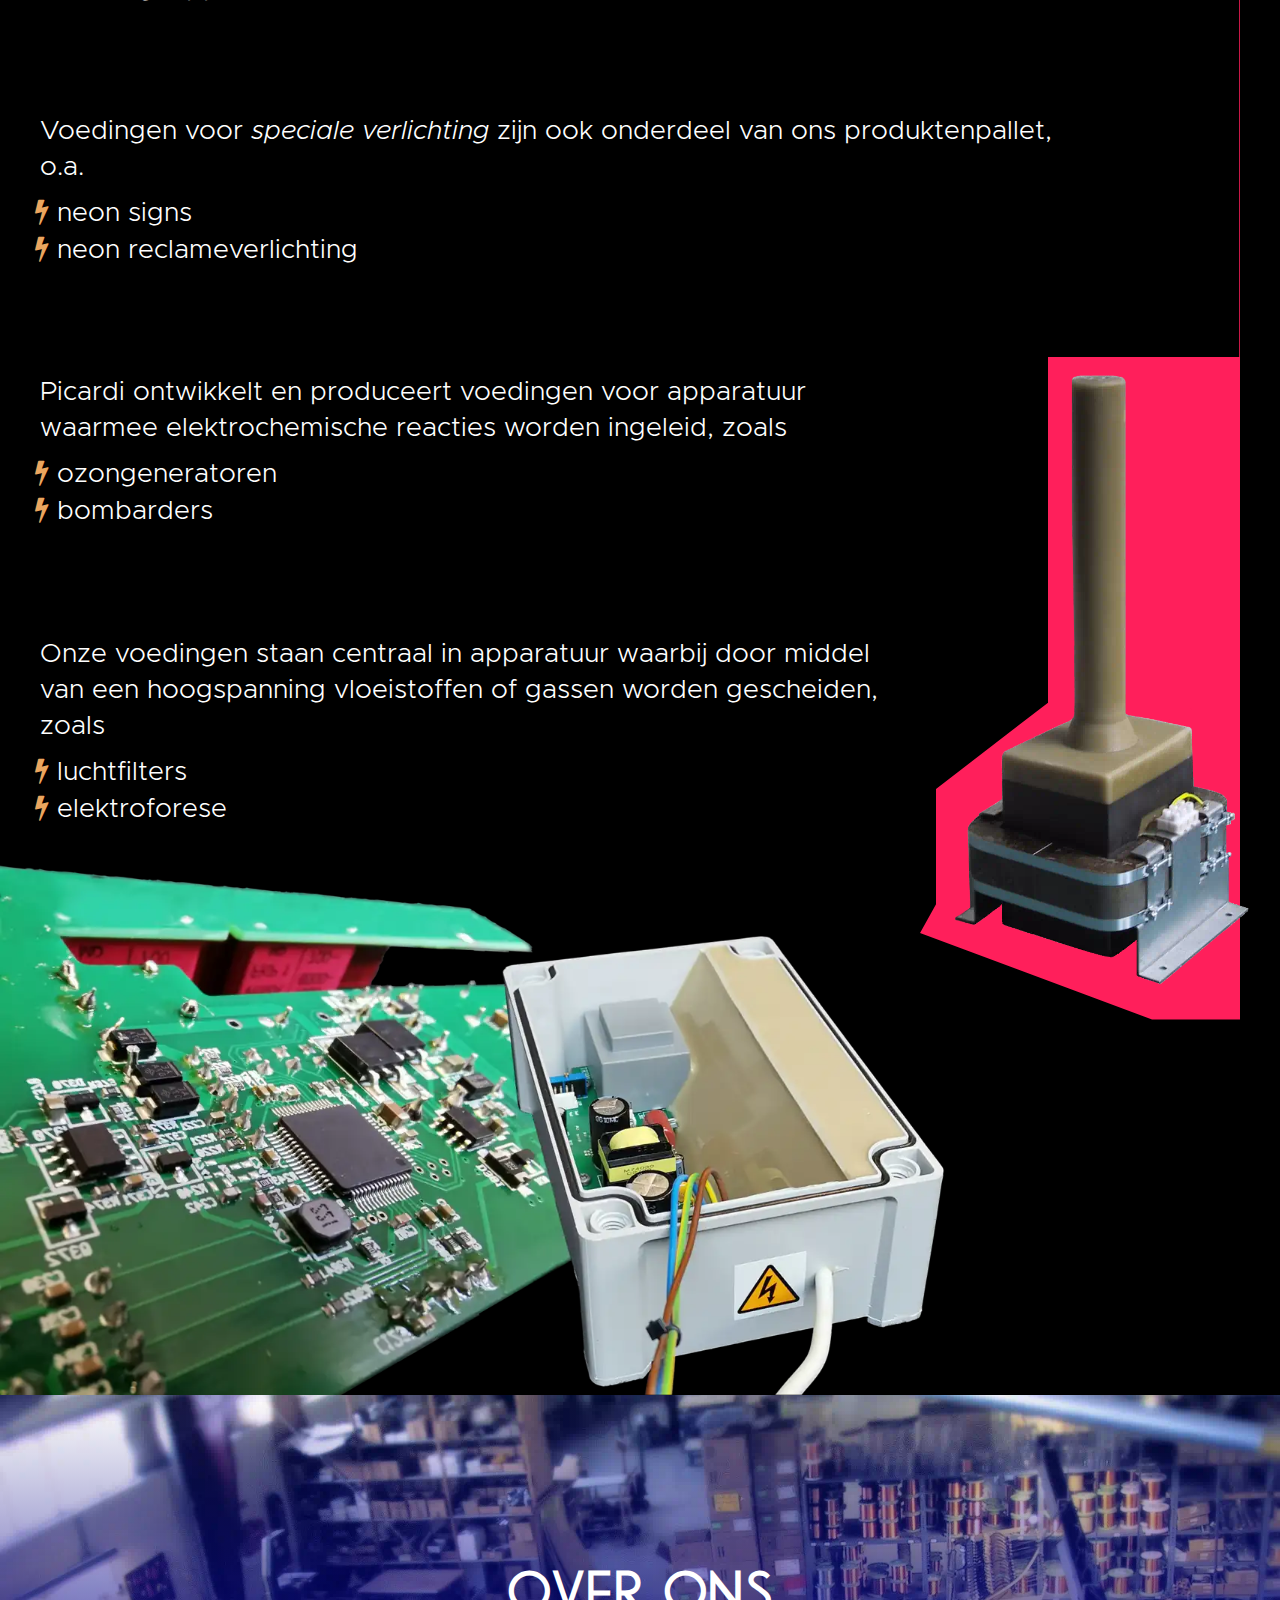
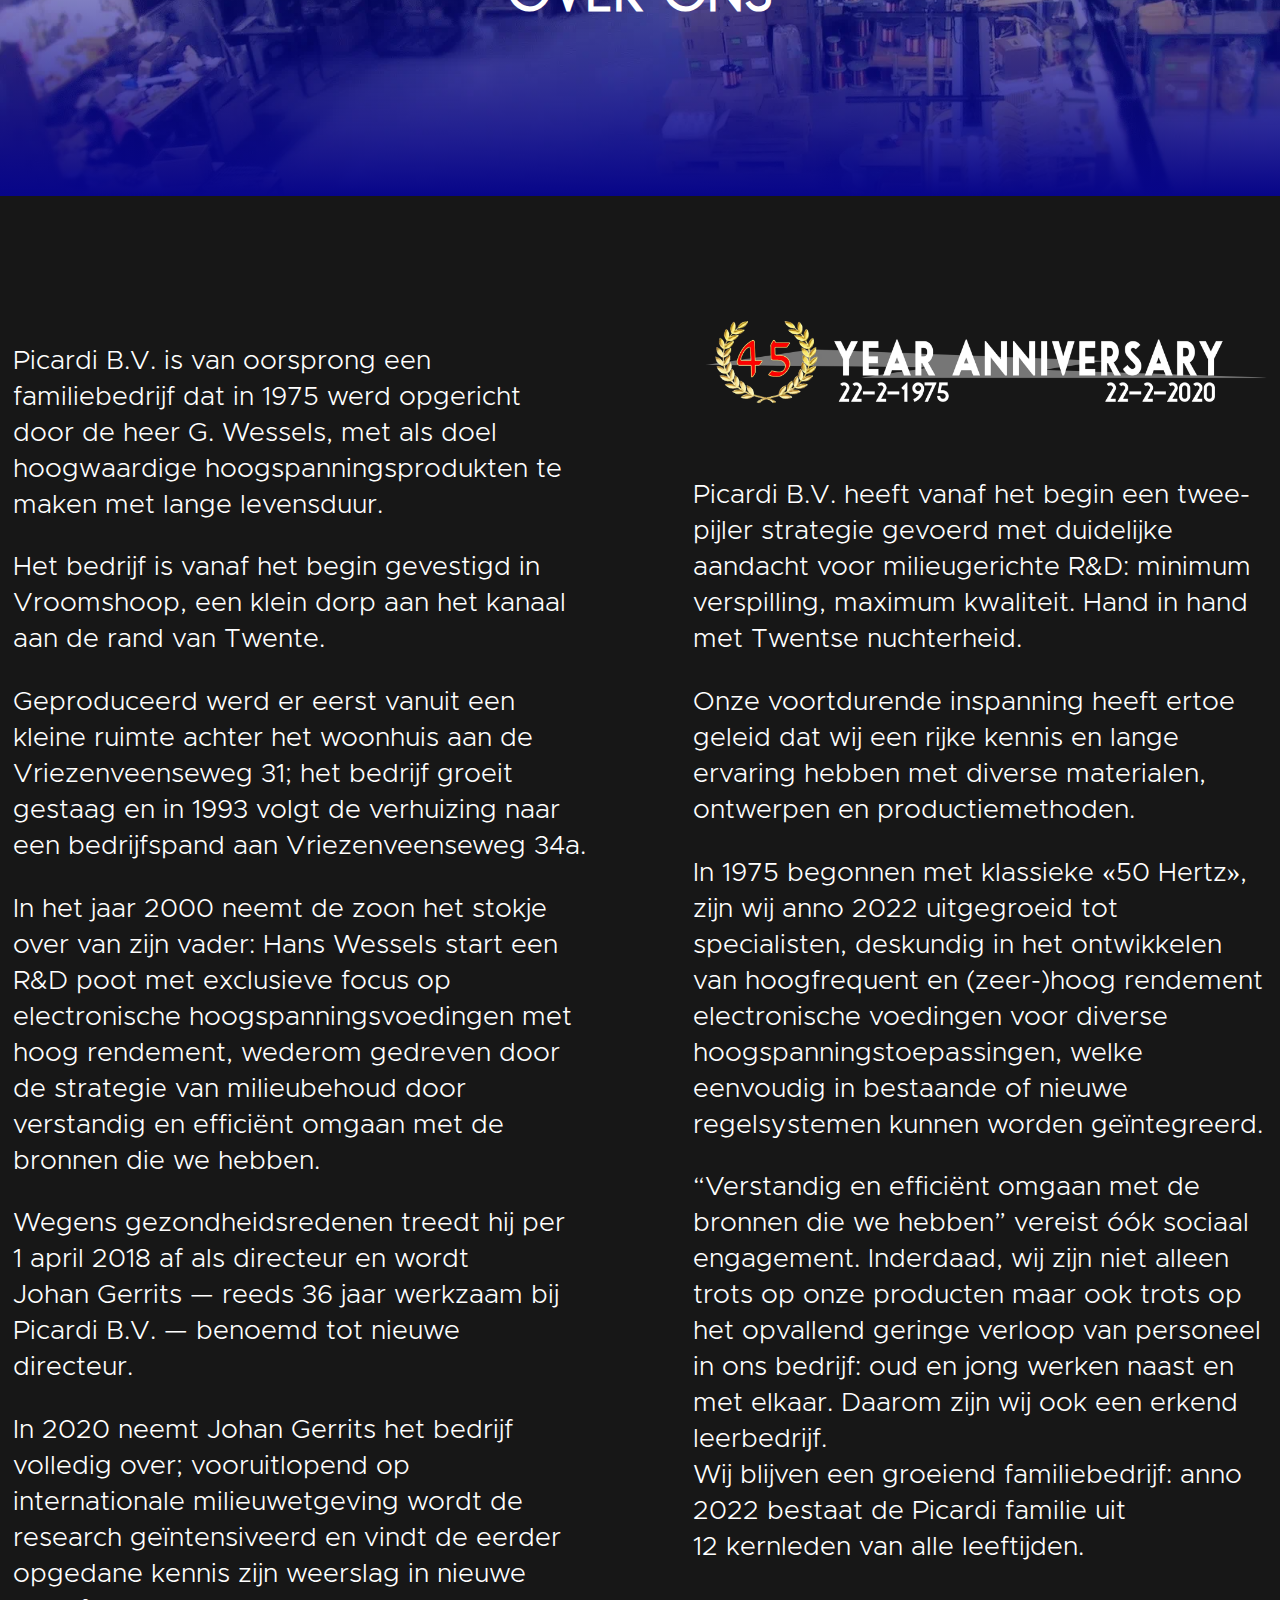
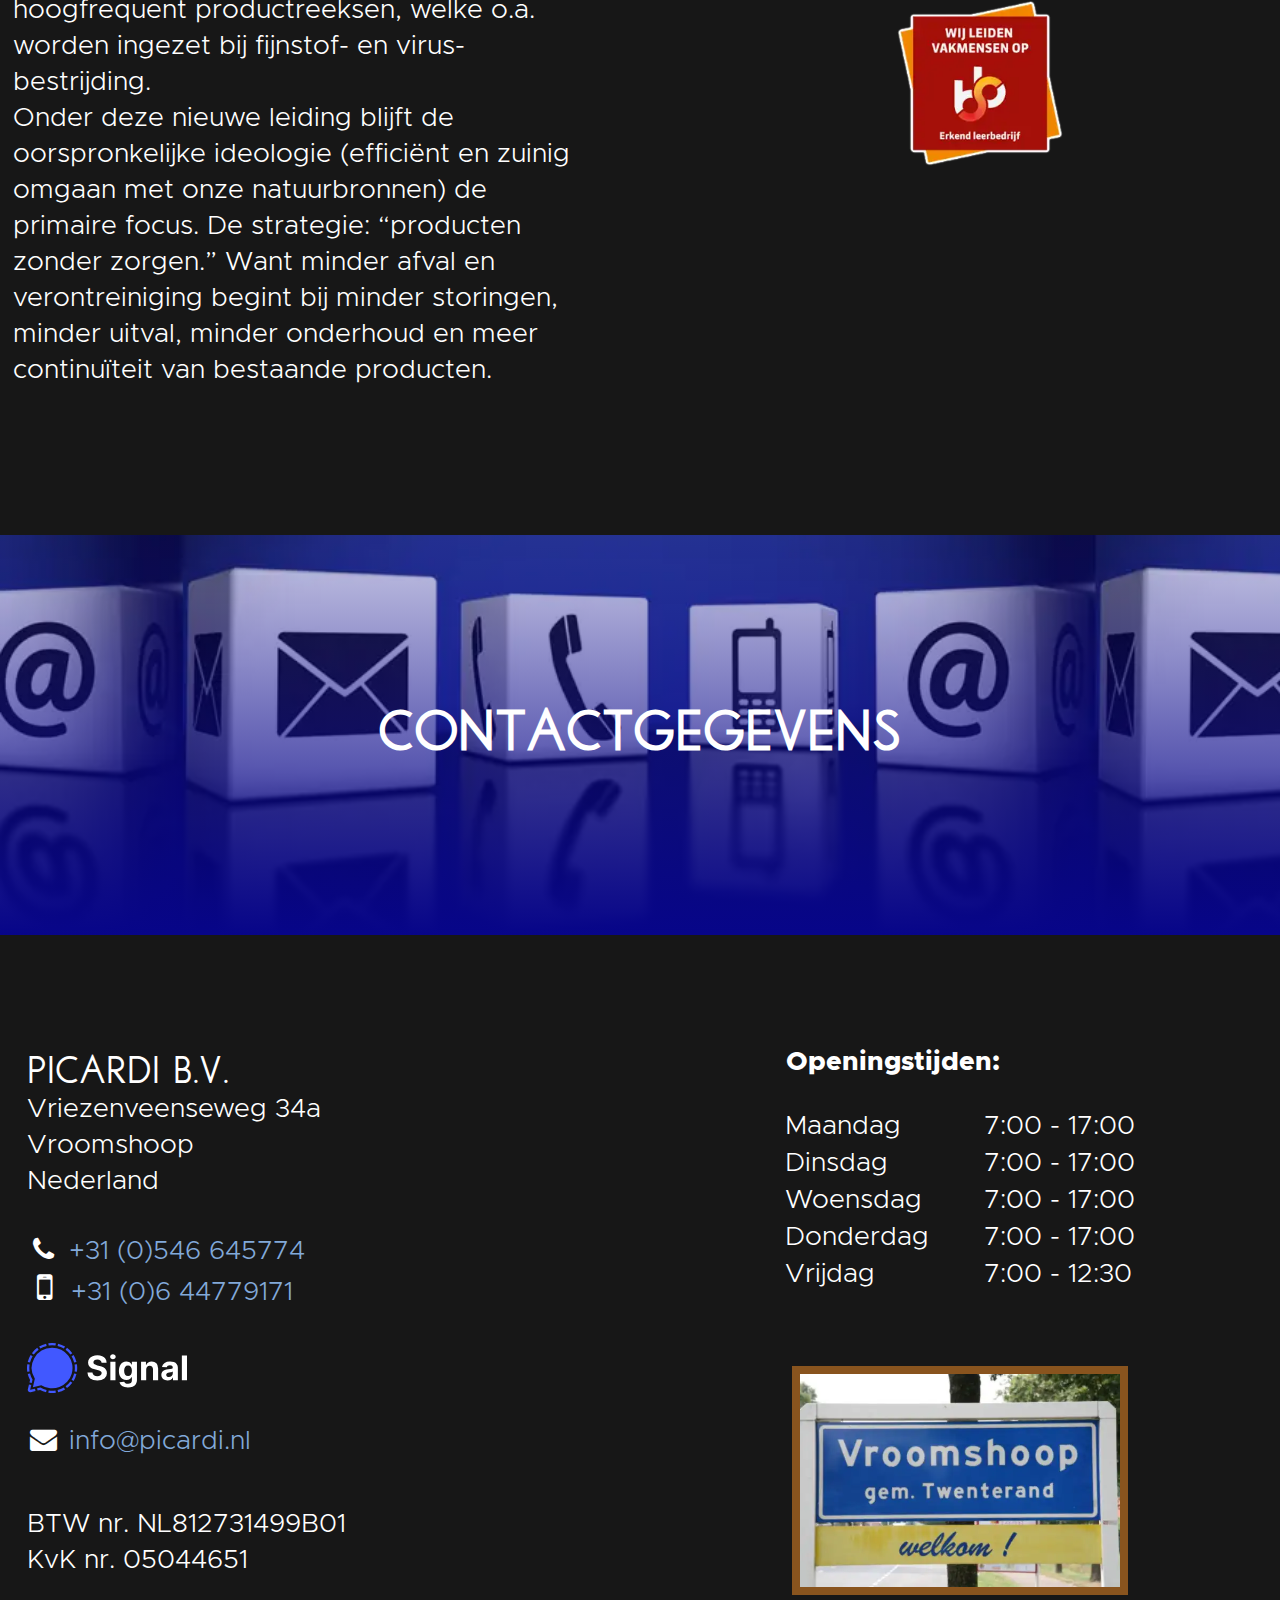
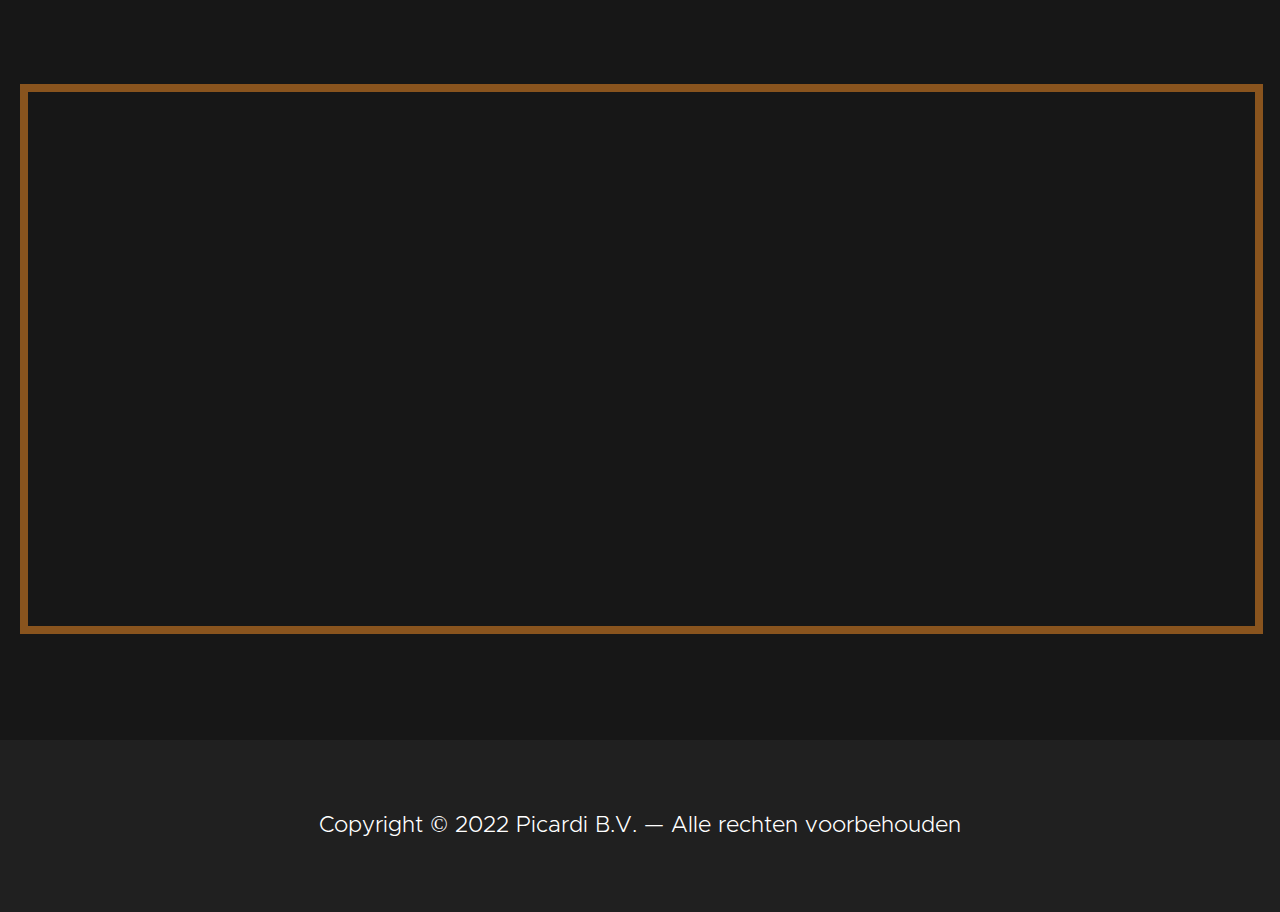
==== commit d0e6e365: "reduced css" ====
--- a/docs/index.html
+++ b/docs/index.html
@@ -485,6 +485,12 @@
 	
 	let browser_info = window.navigator.userAgent || '';
 	let browser_platform =  window.navigator.platform  || '';
+	
+	// debugging...
+	if (0) {
+		alert(`platform: ${ browser_platform }`);
+		alert(`info: ${ browser_info }`);
+	}
 	
 	if (0) {
 		let el = document.querySelector("#browser_info");
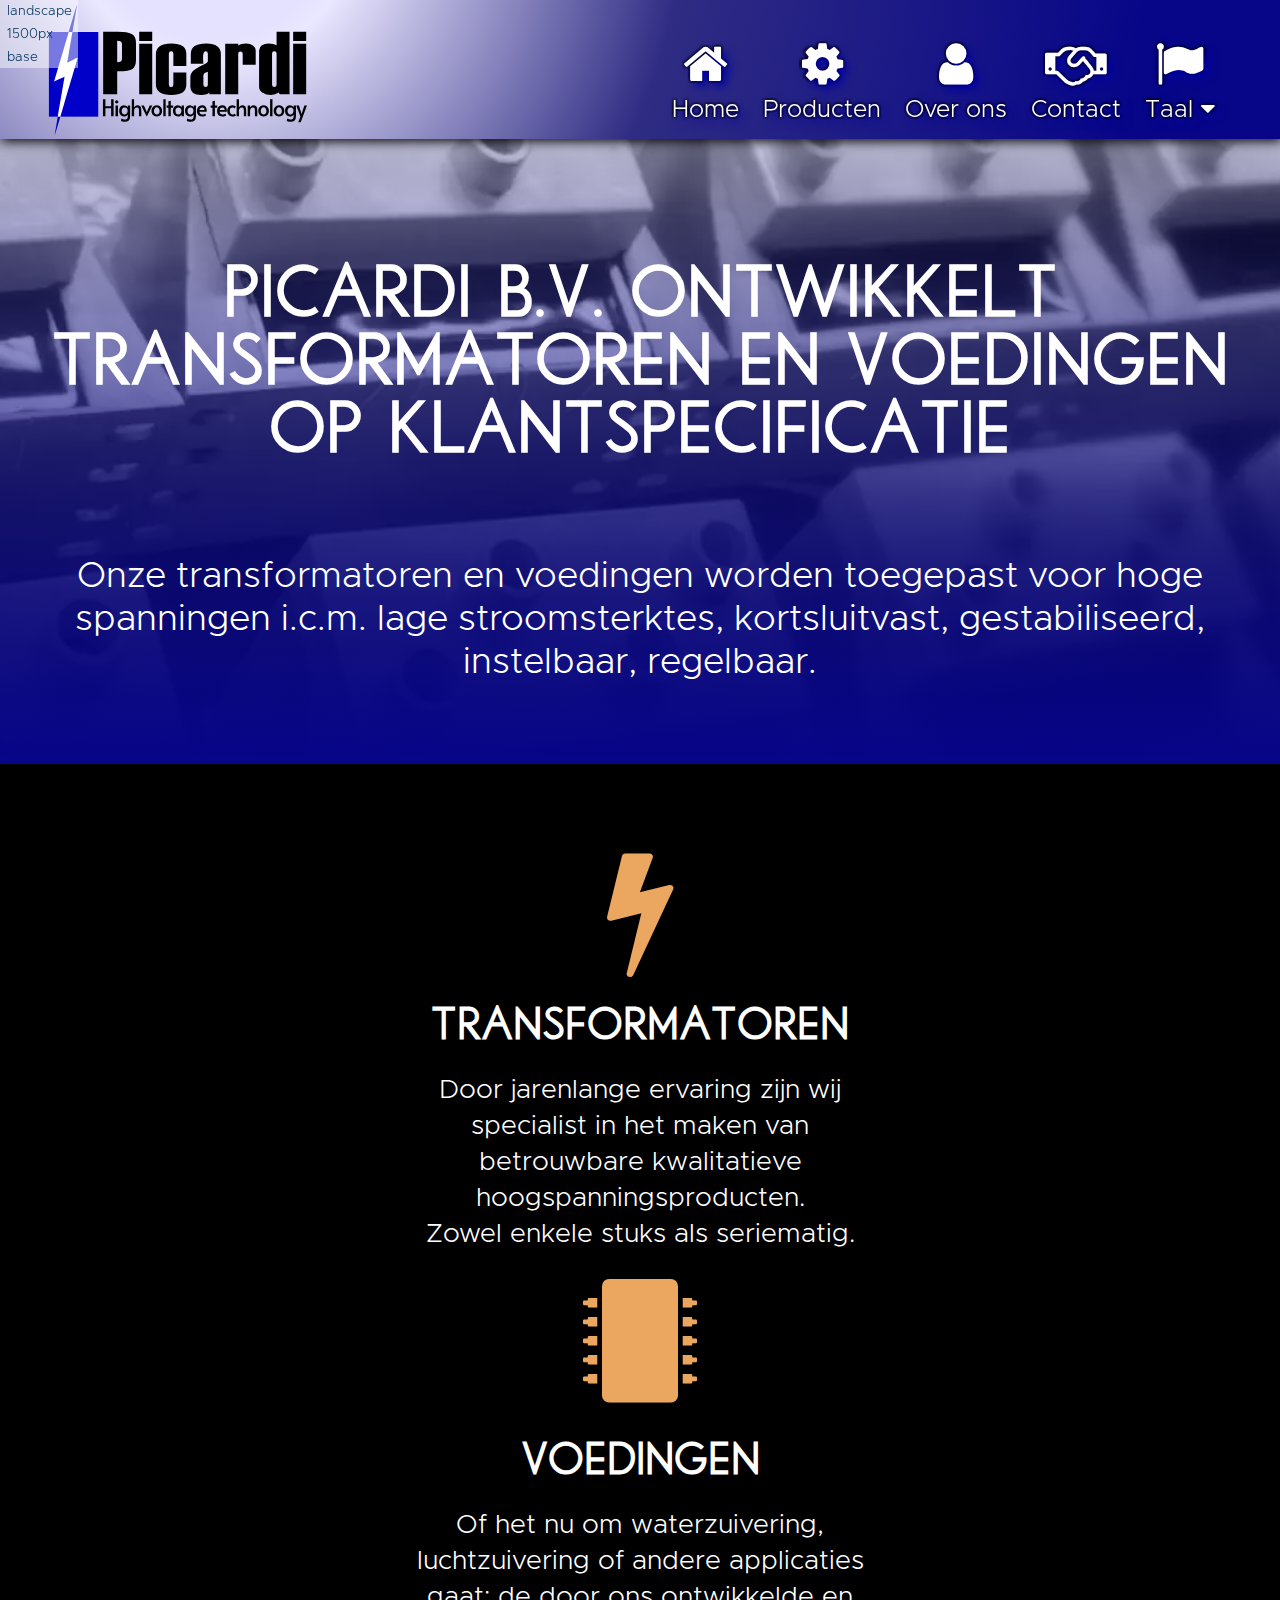
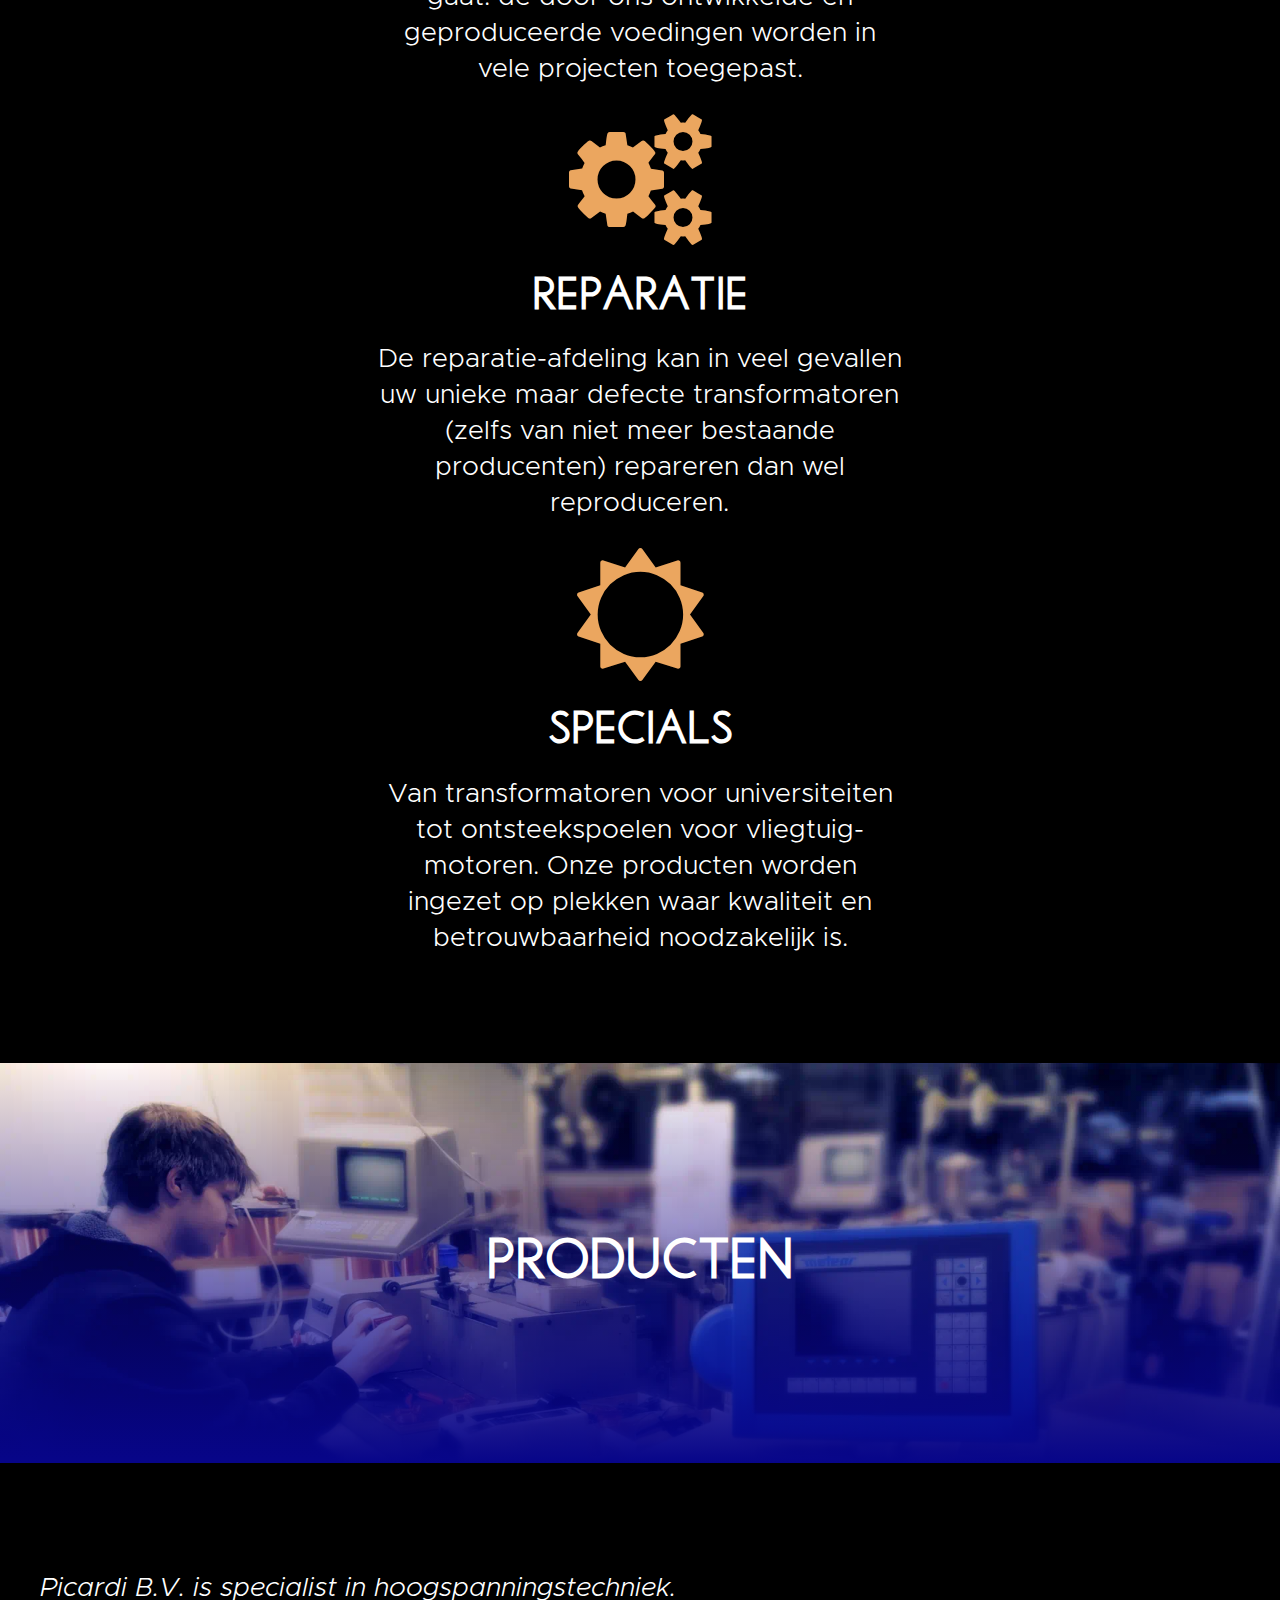
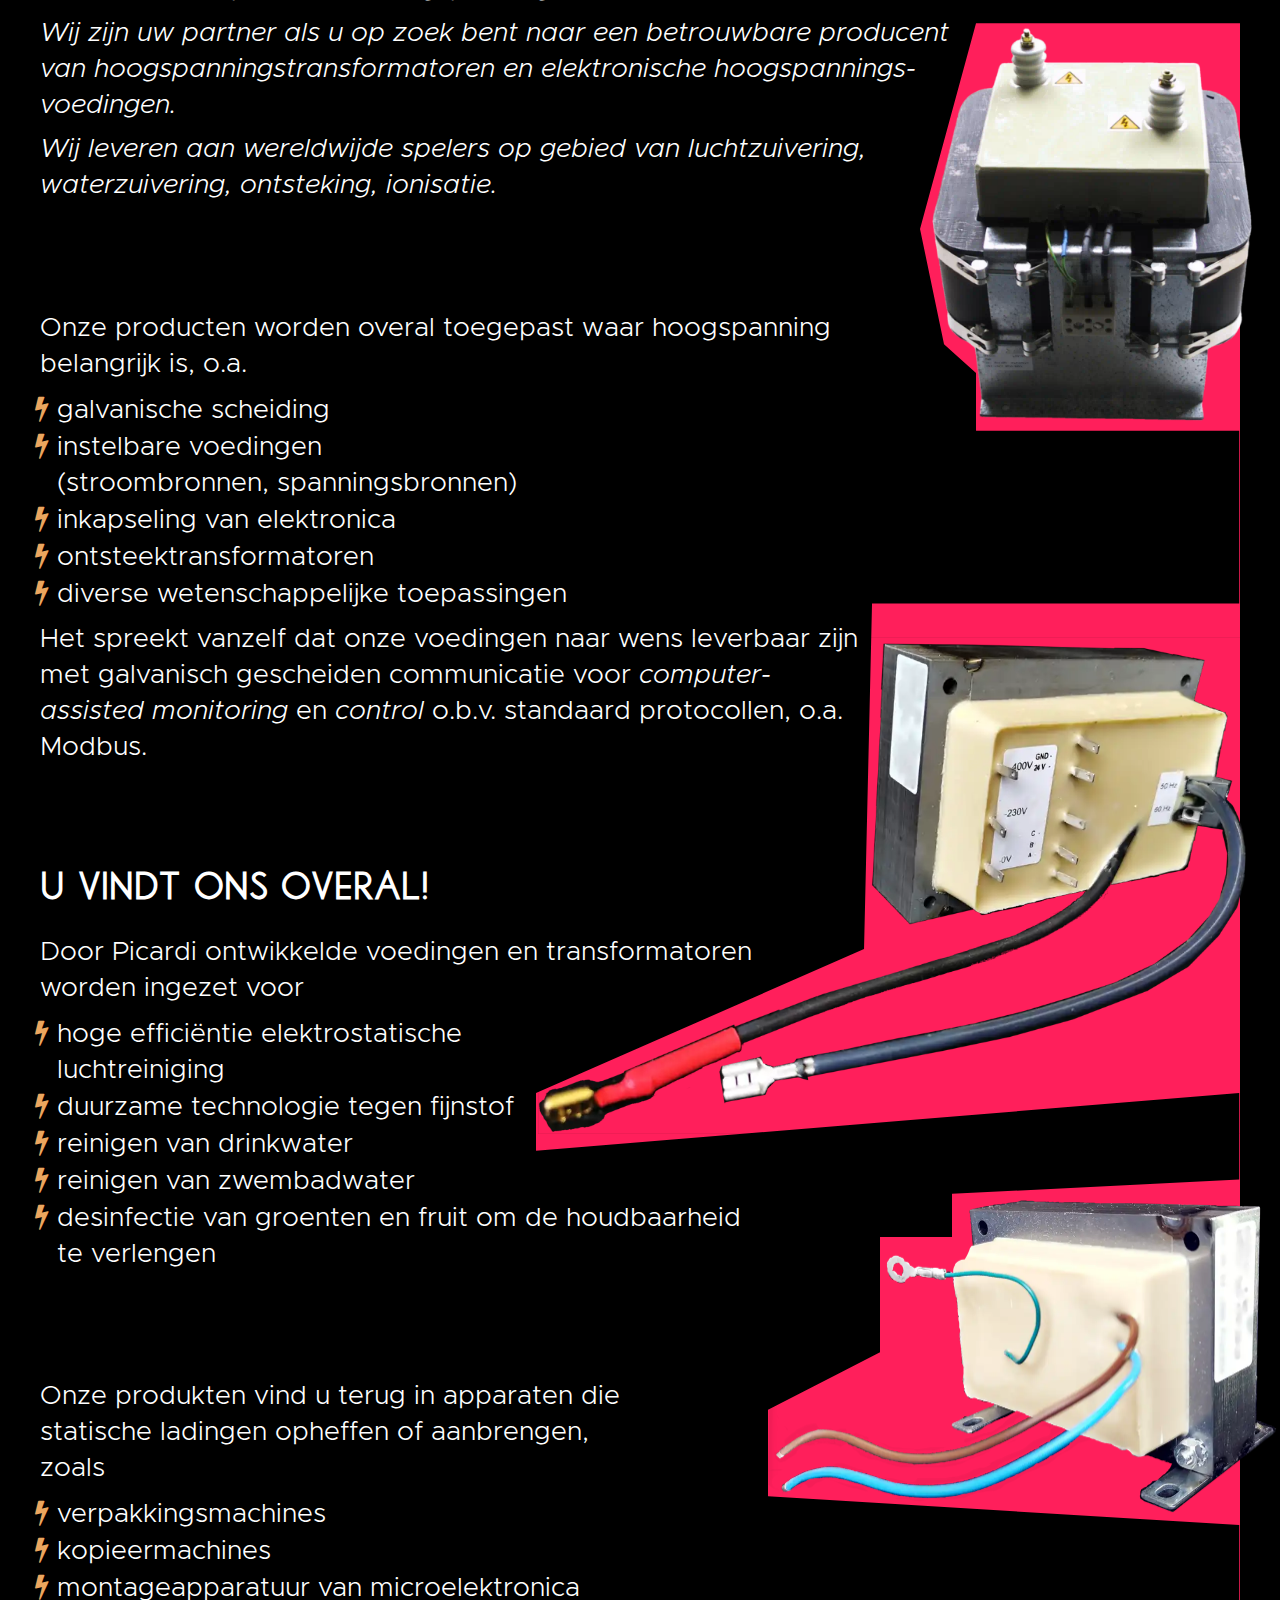
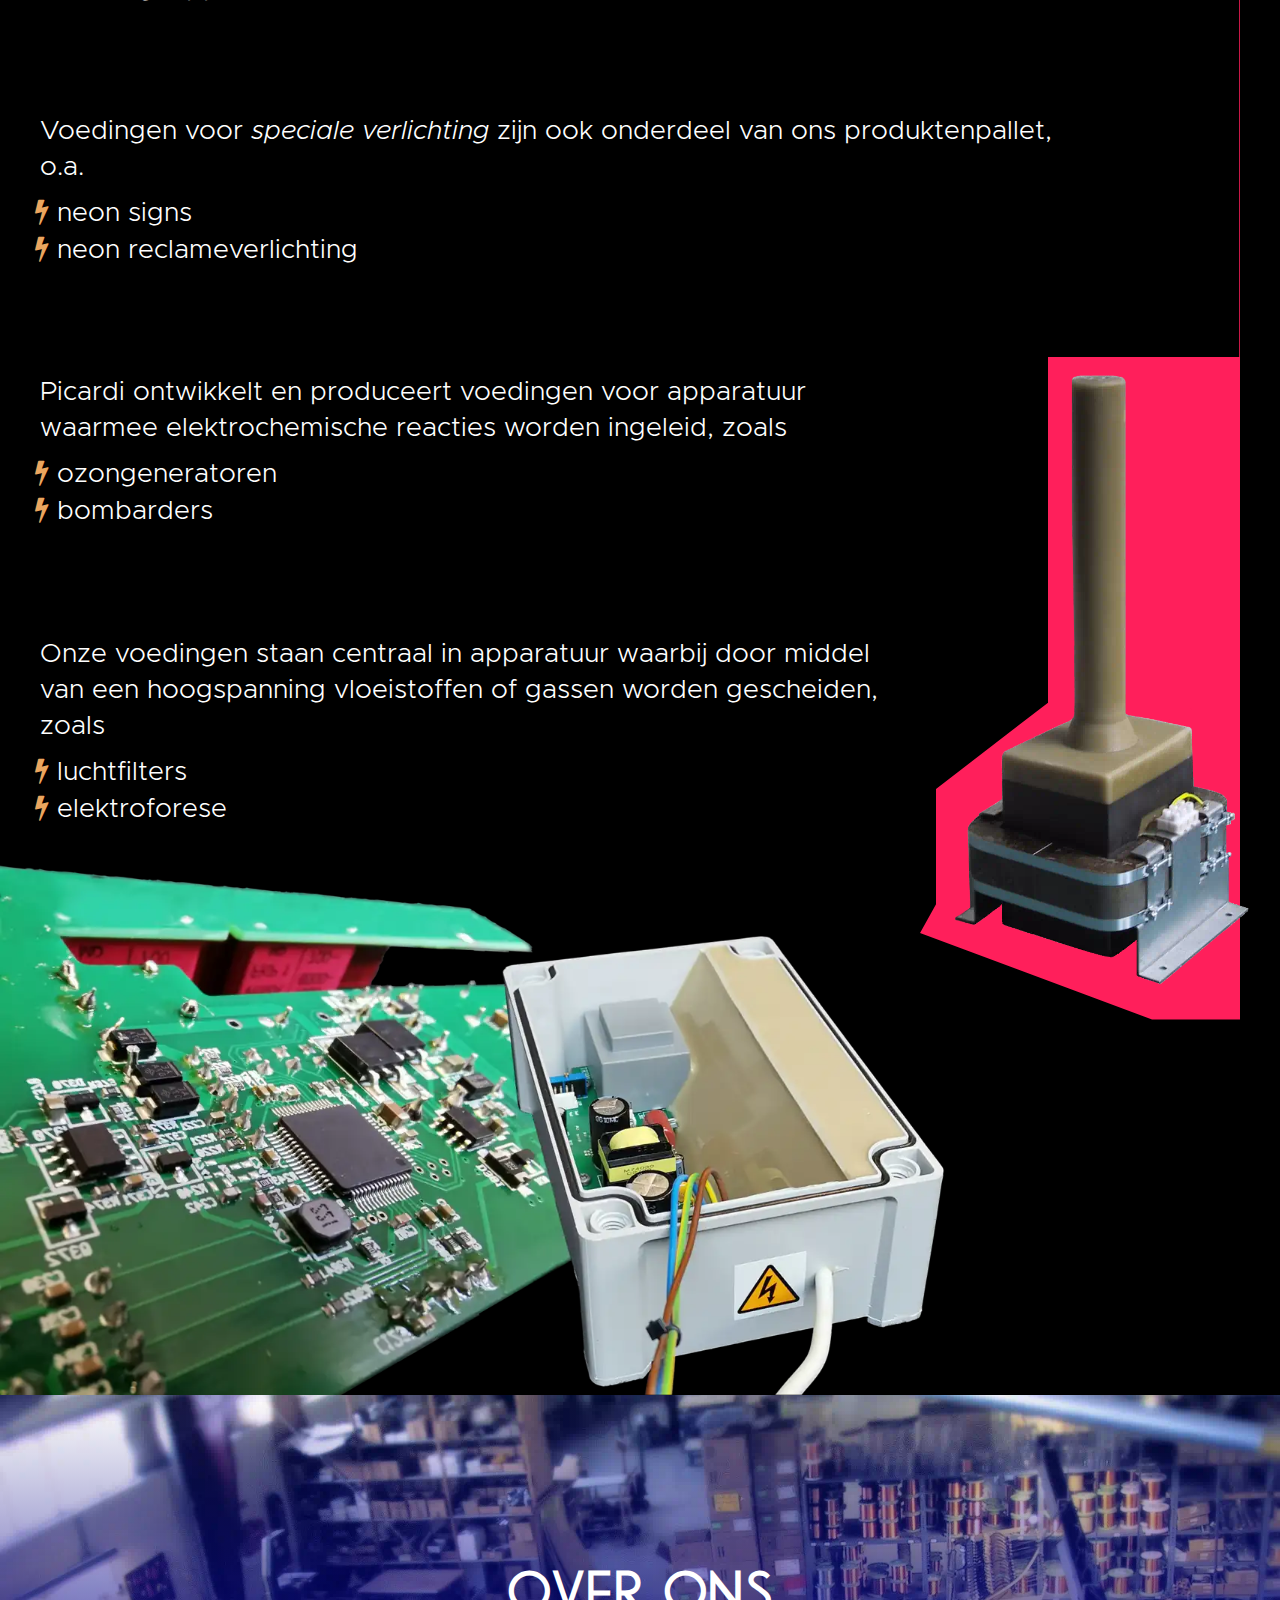
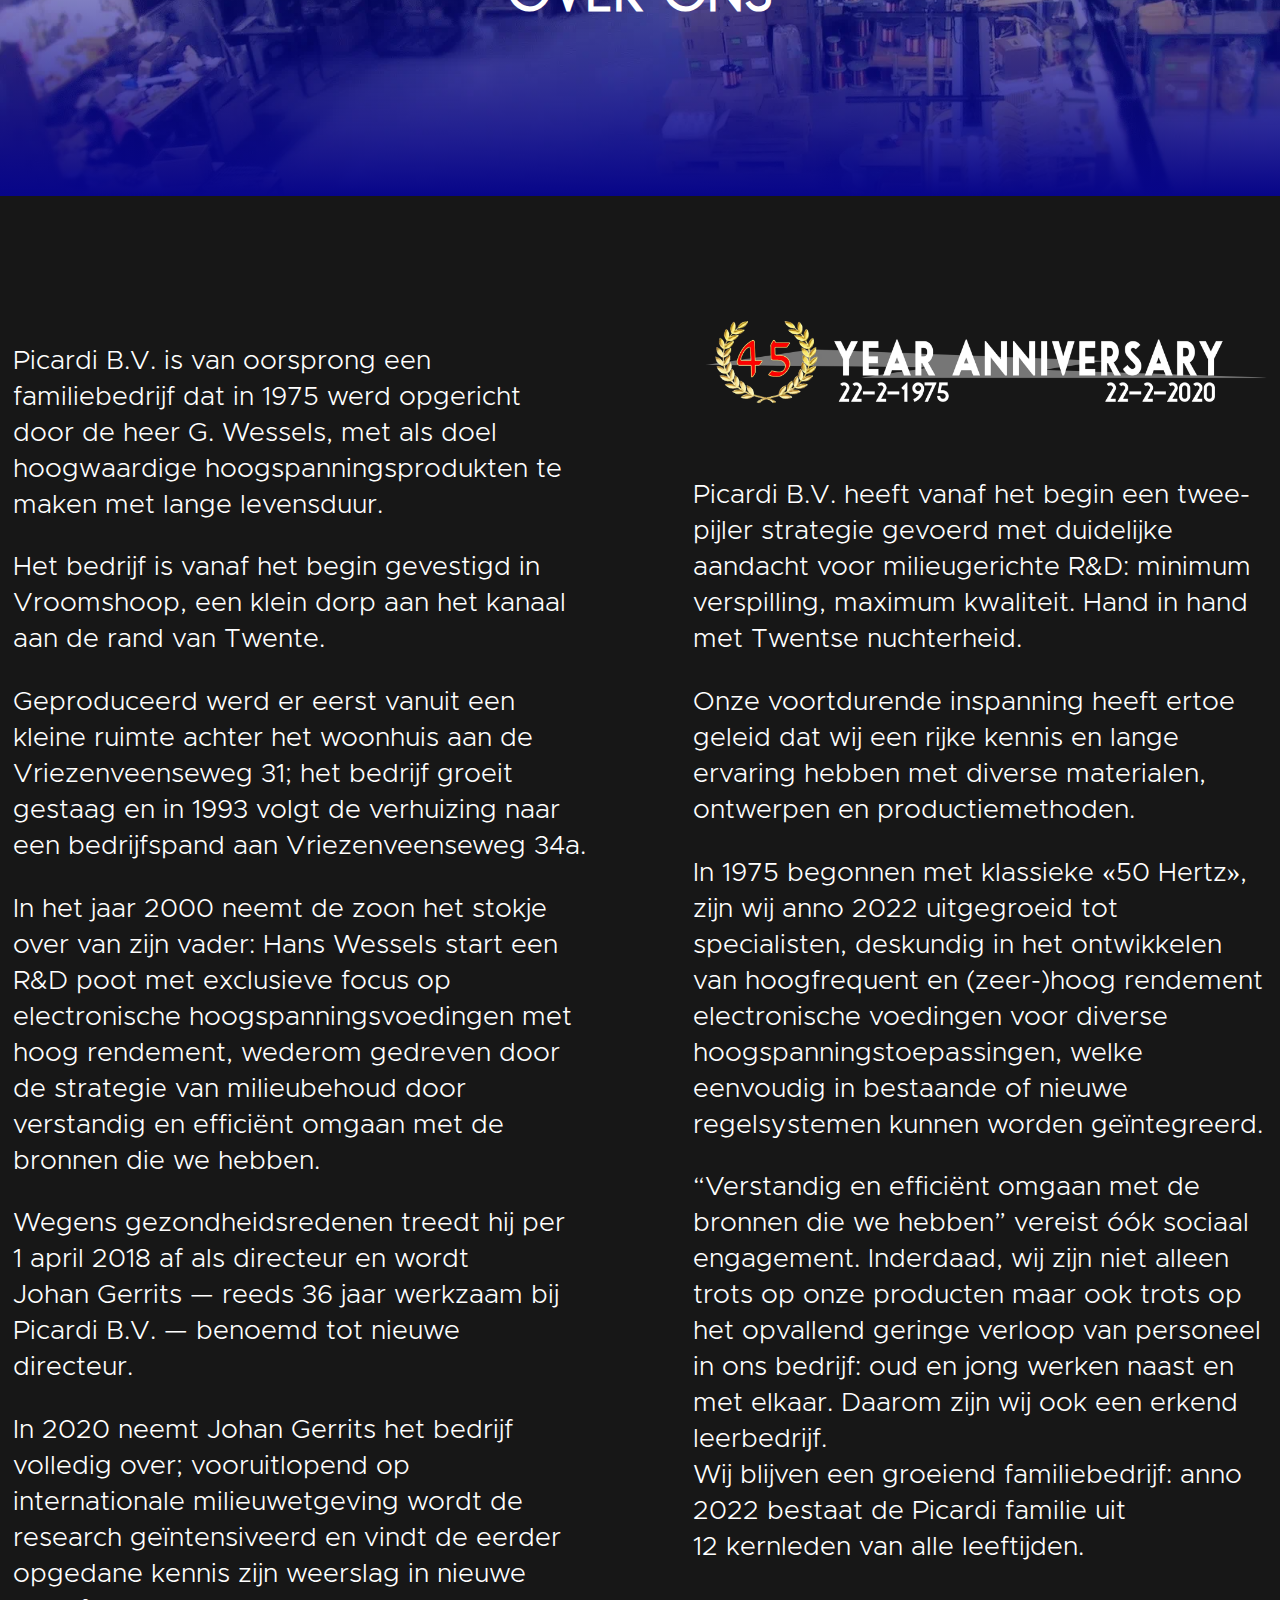
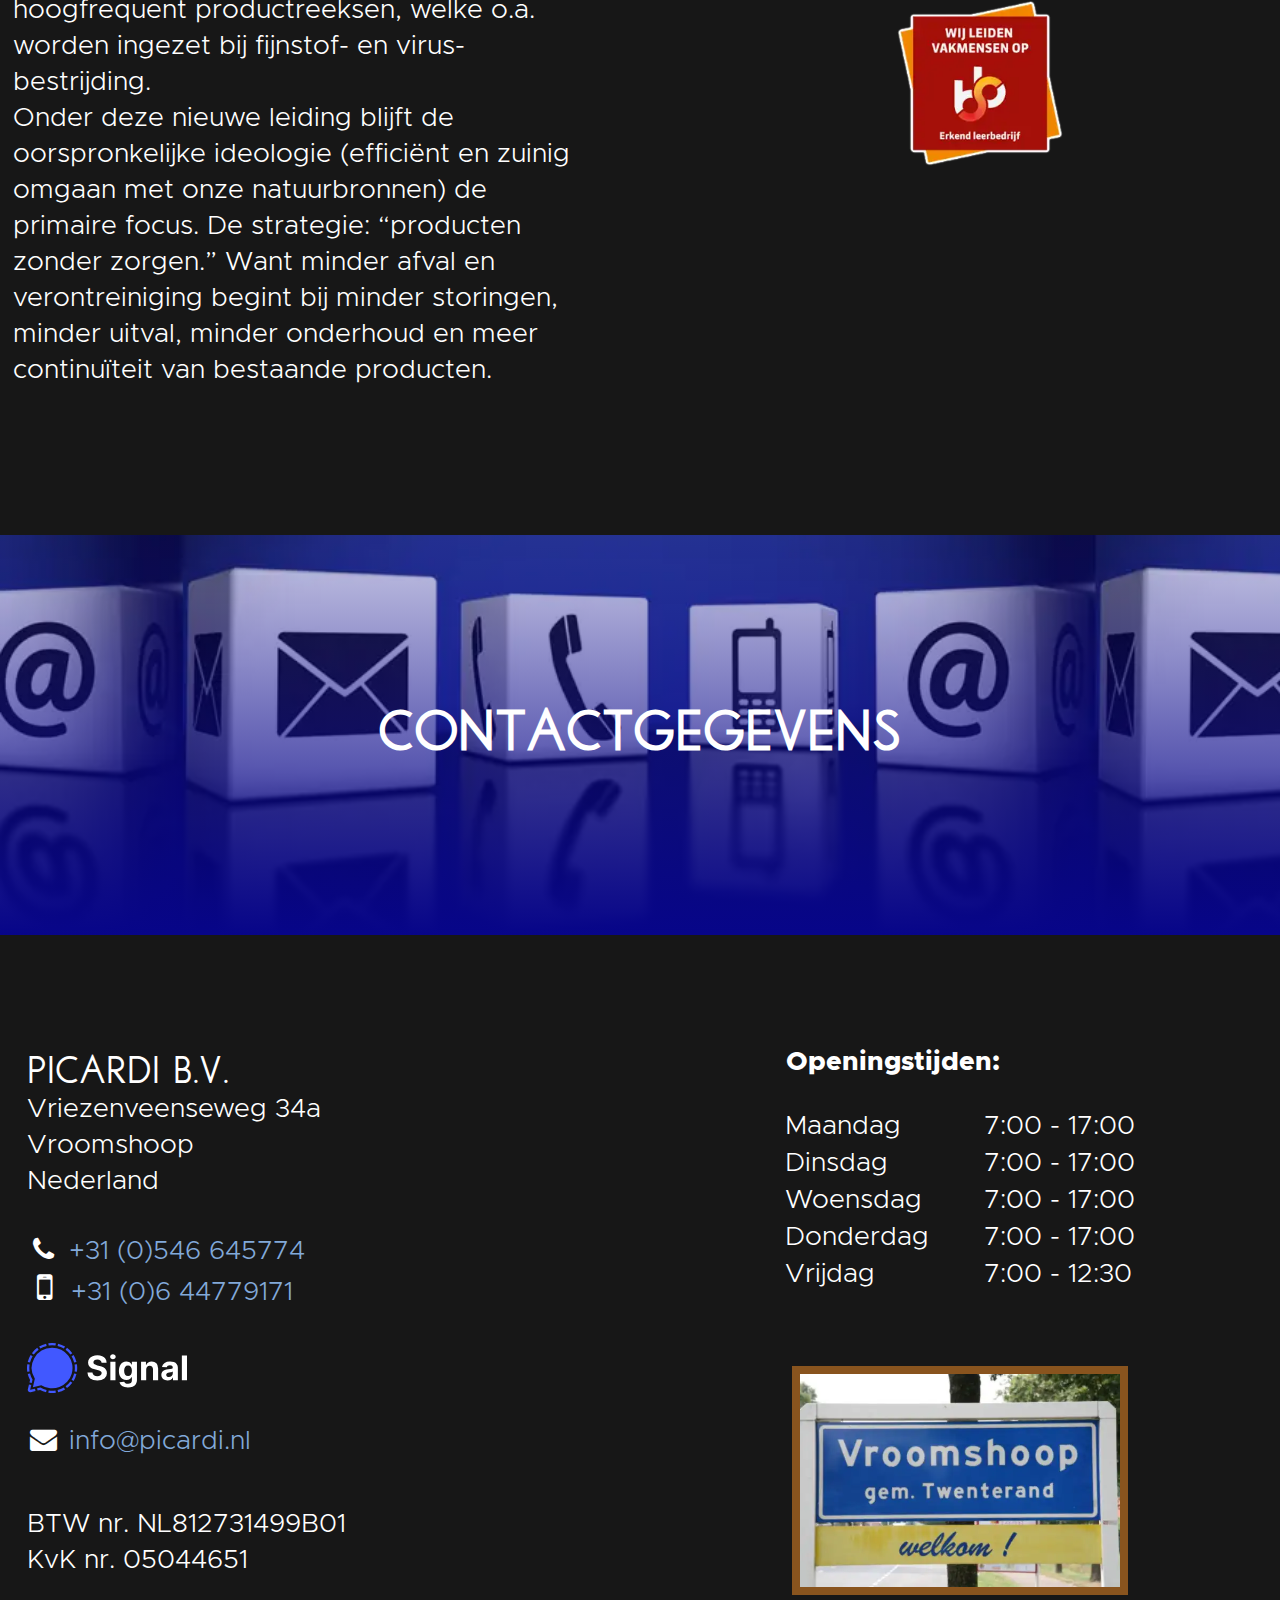
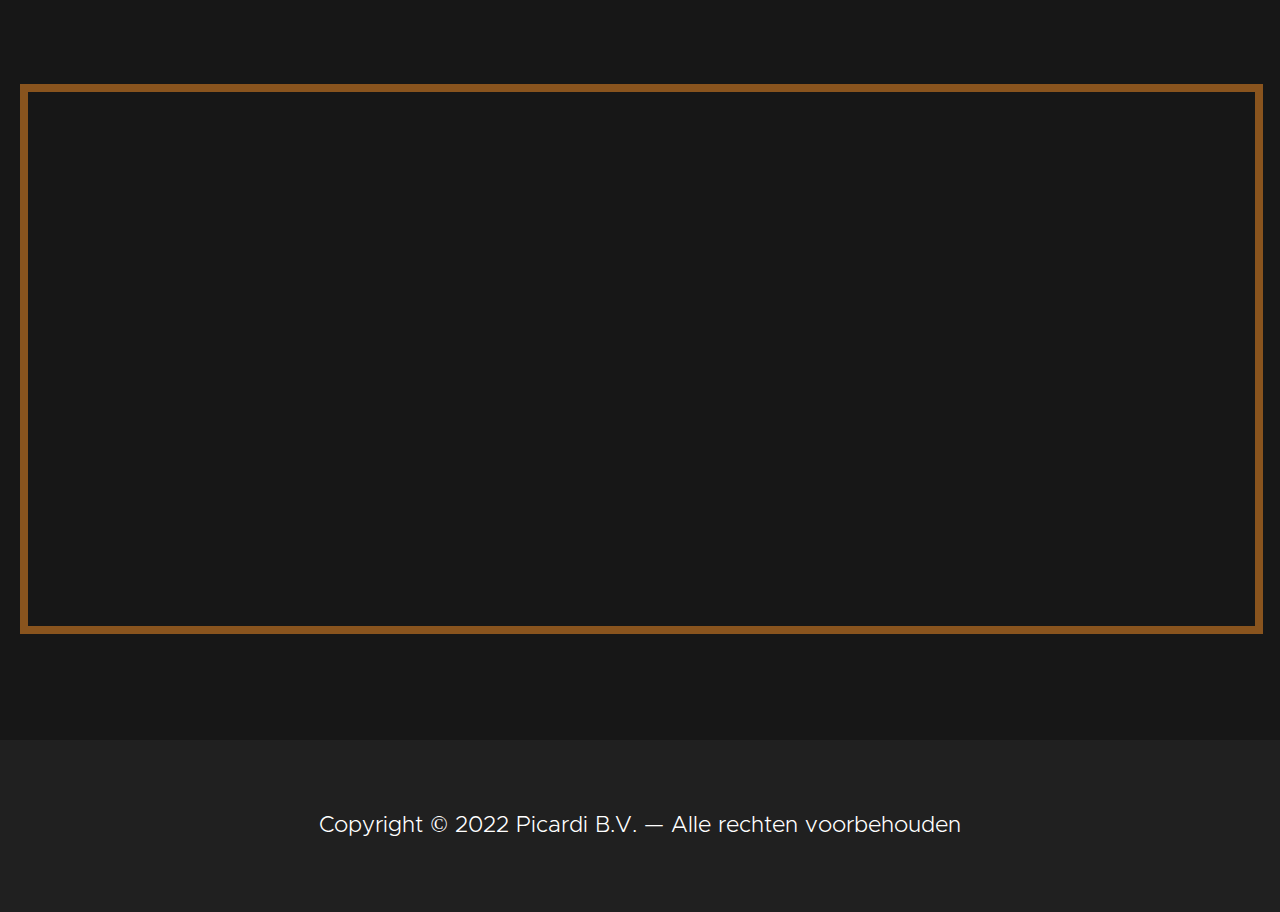
==== commit dacf46ee: "reduced diag DIVs size, other tweaks while debugging latest (now also Apple detecting) design, which" ====
--- a/docs/index.html
+++ b/docs/index.html
@@ -237,7 +237,7 @@
 <li>duurzame technologie tegen fijnstof</li>
 <li>reinigen van drinkwater</li>
 <li>reinigen van zwembadwater</li>
-<li>desinfectie van groenten en fruit om de houdbaarheid te verlengen</li>
+<li>desinfectie van groenten en fruit om de houdbaarheid te&nbsp;verlengen</li>
 </ul>
 </div>
 		<div class="bloody-apple-img-hack" id="collage_hero_img_3_for_apple">
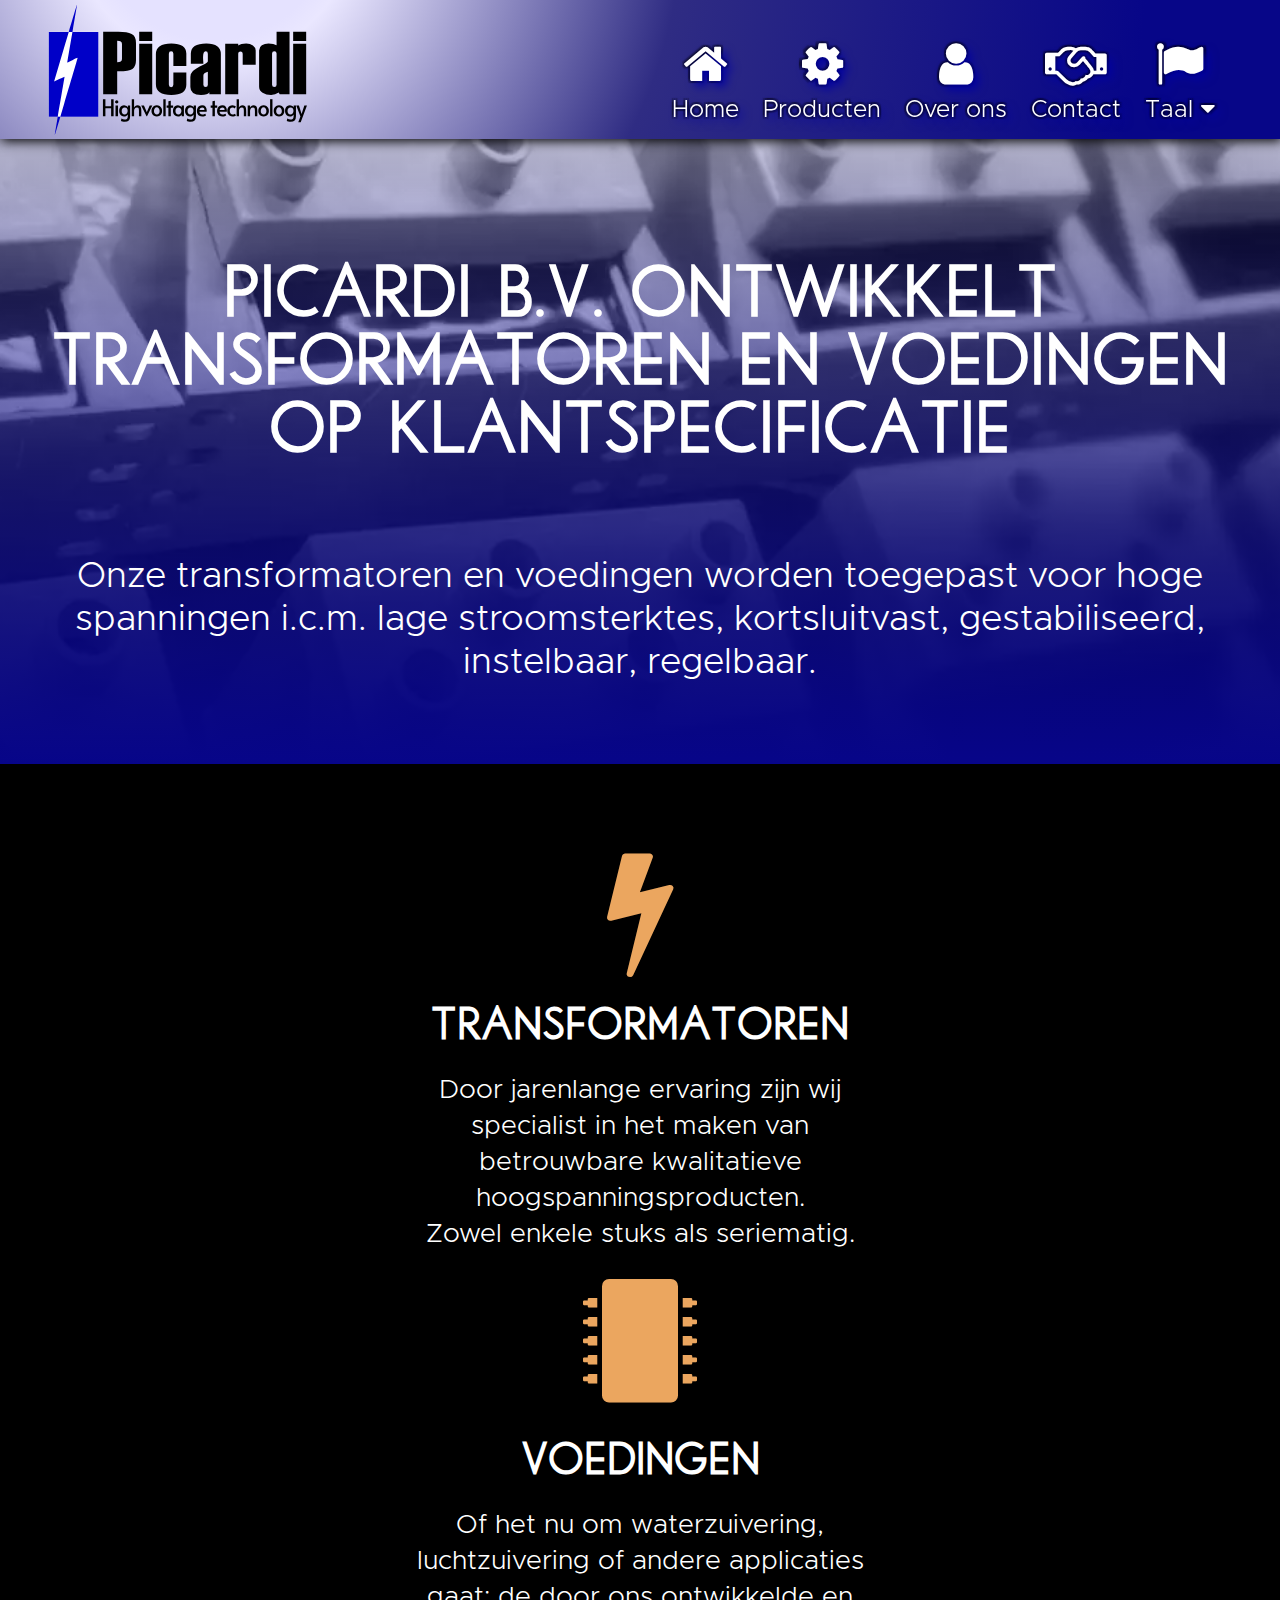
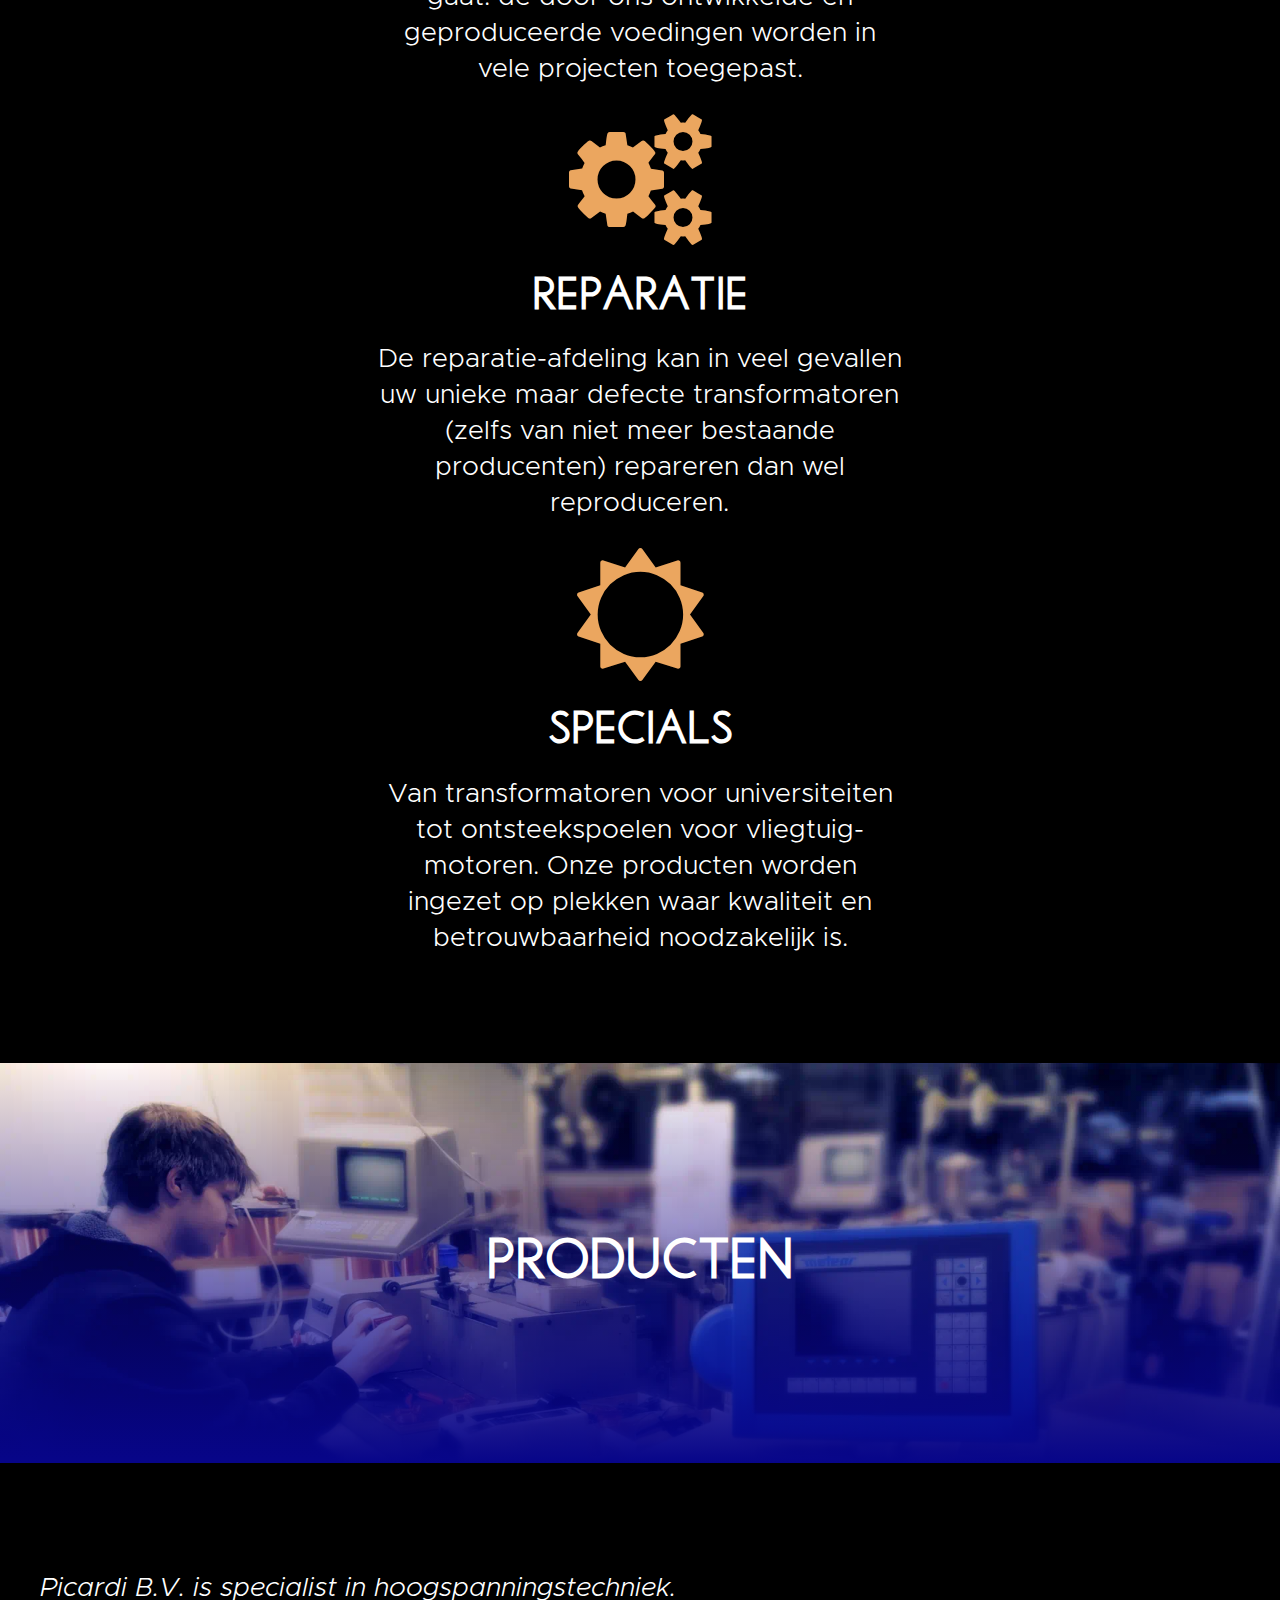
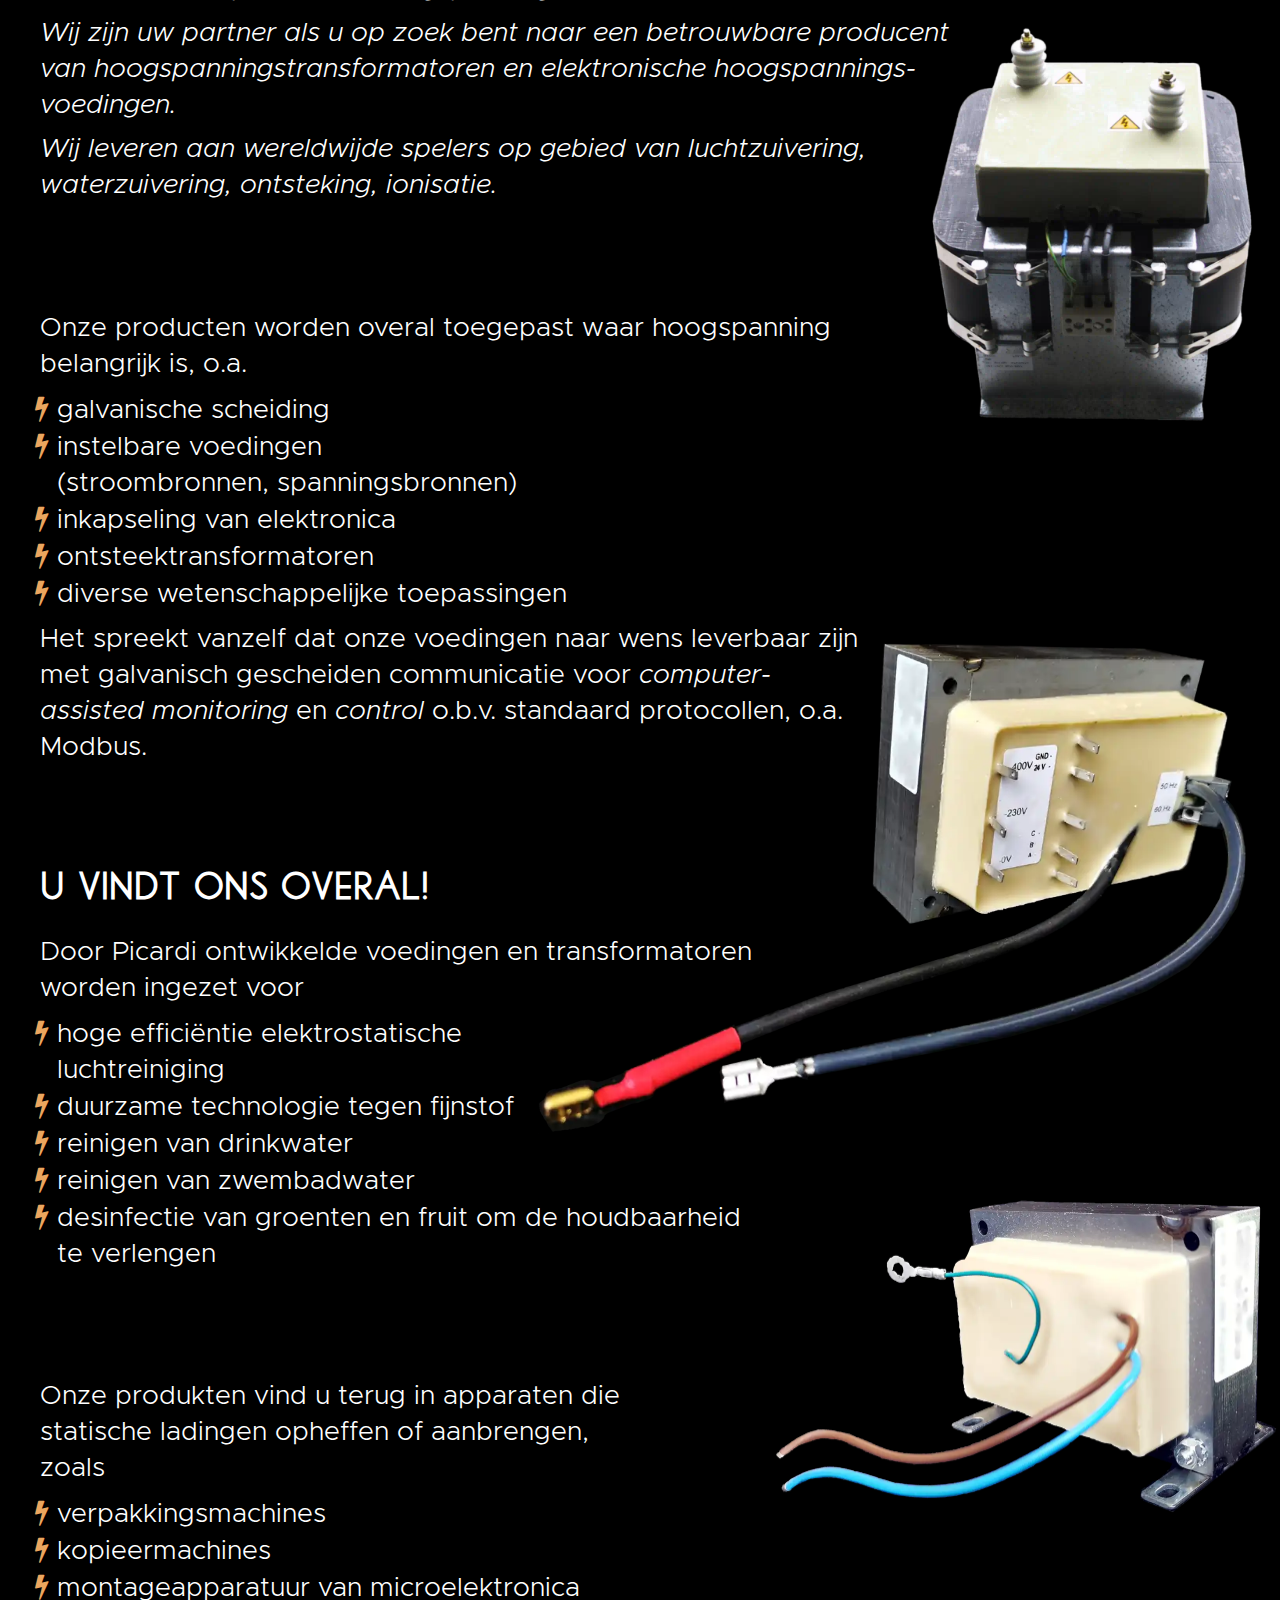
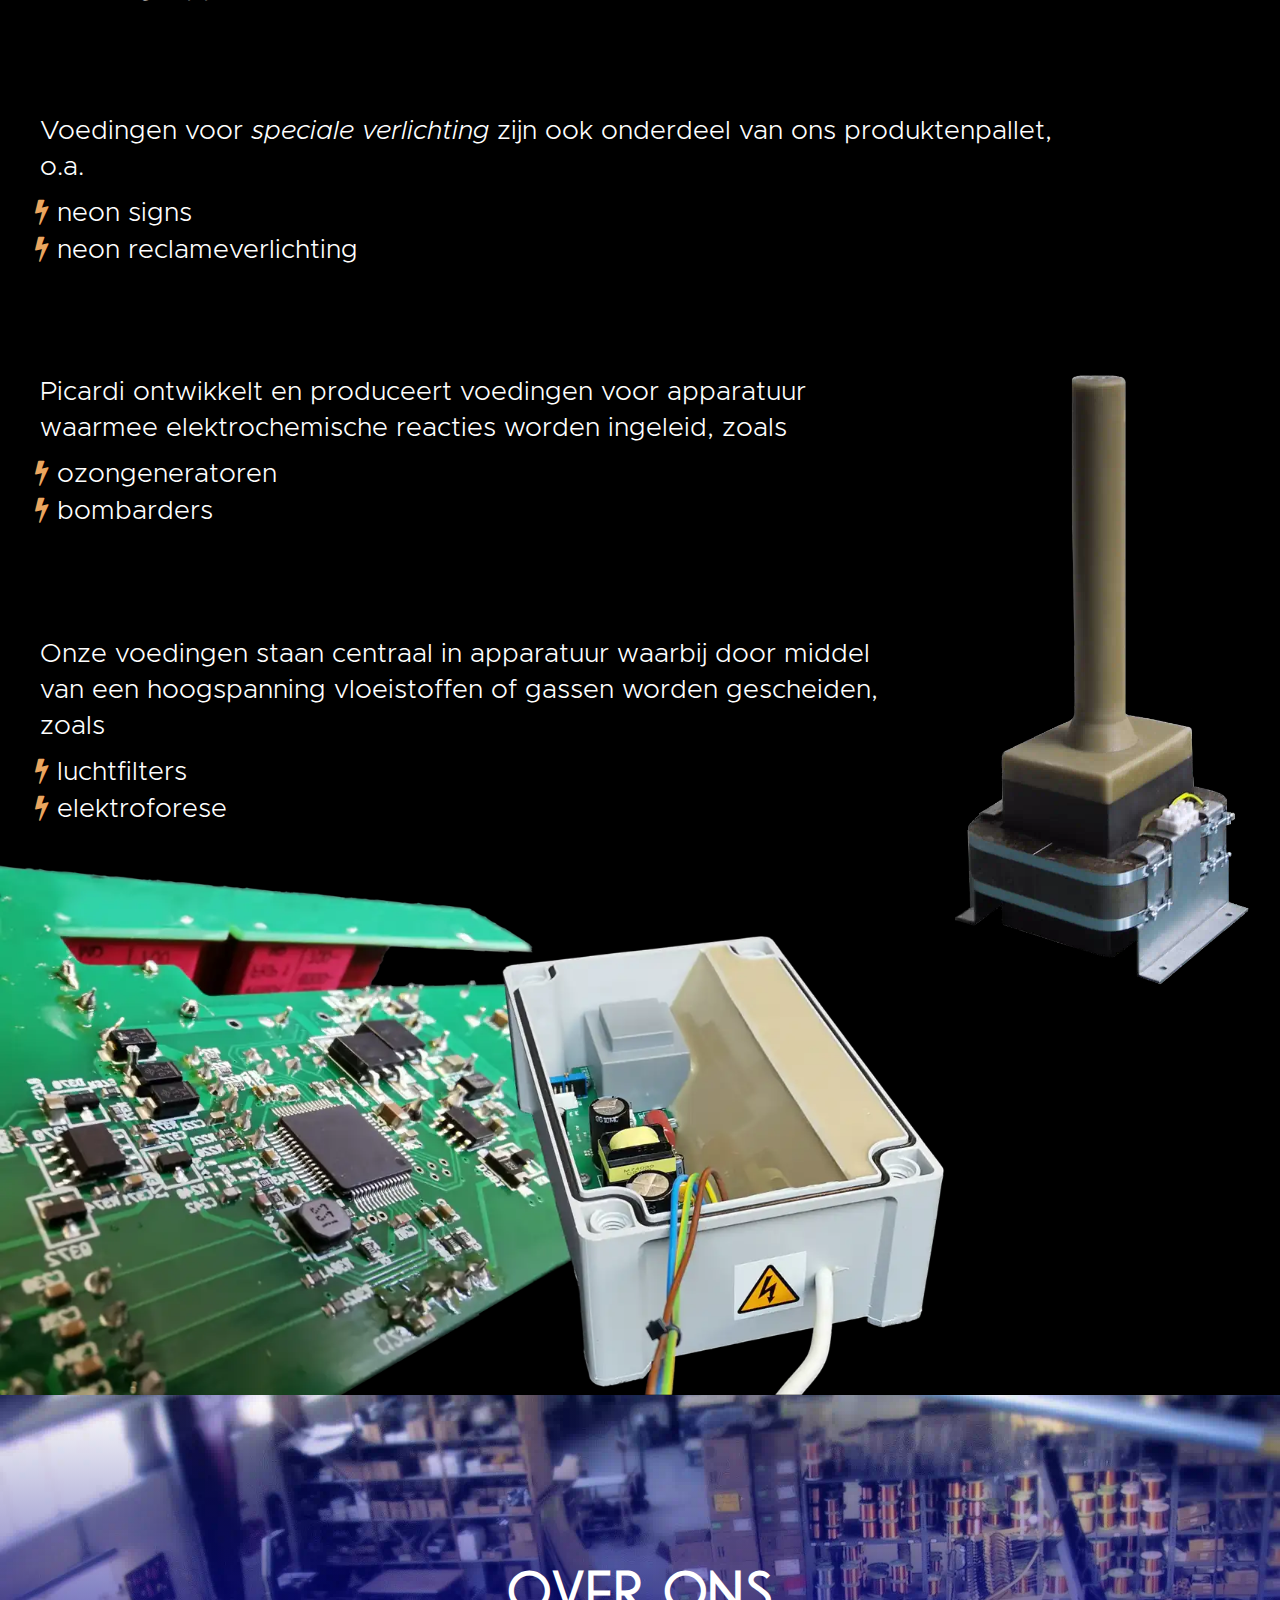
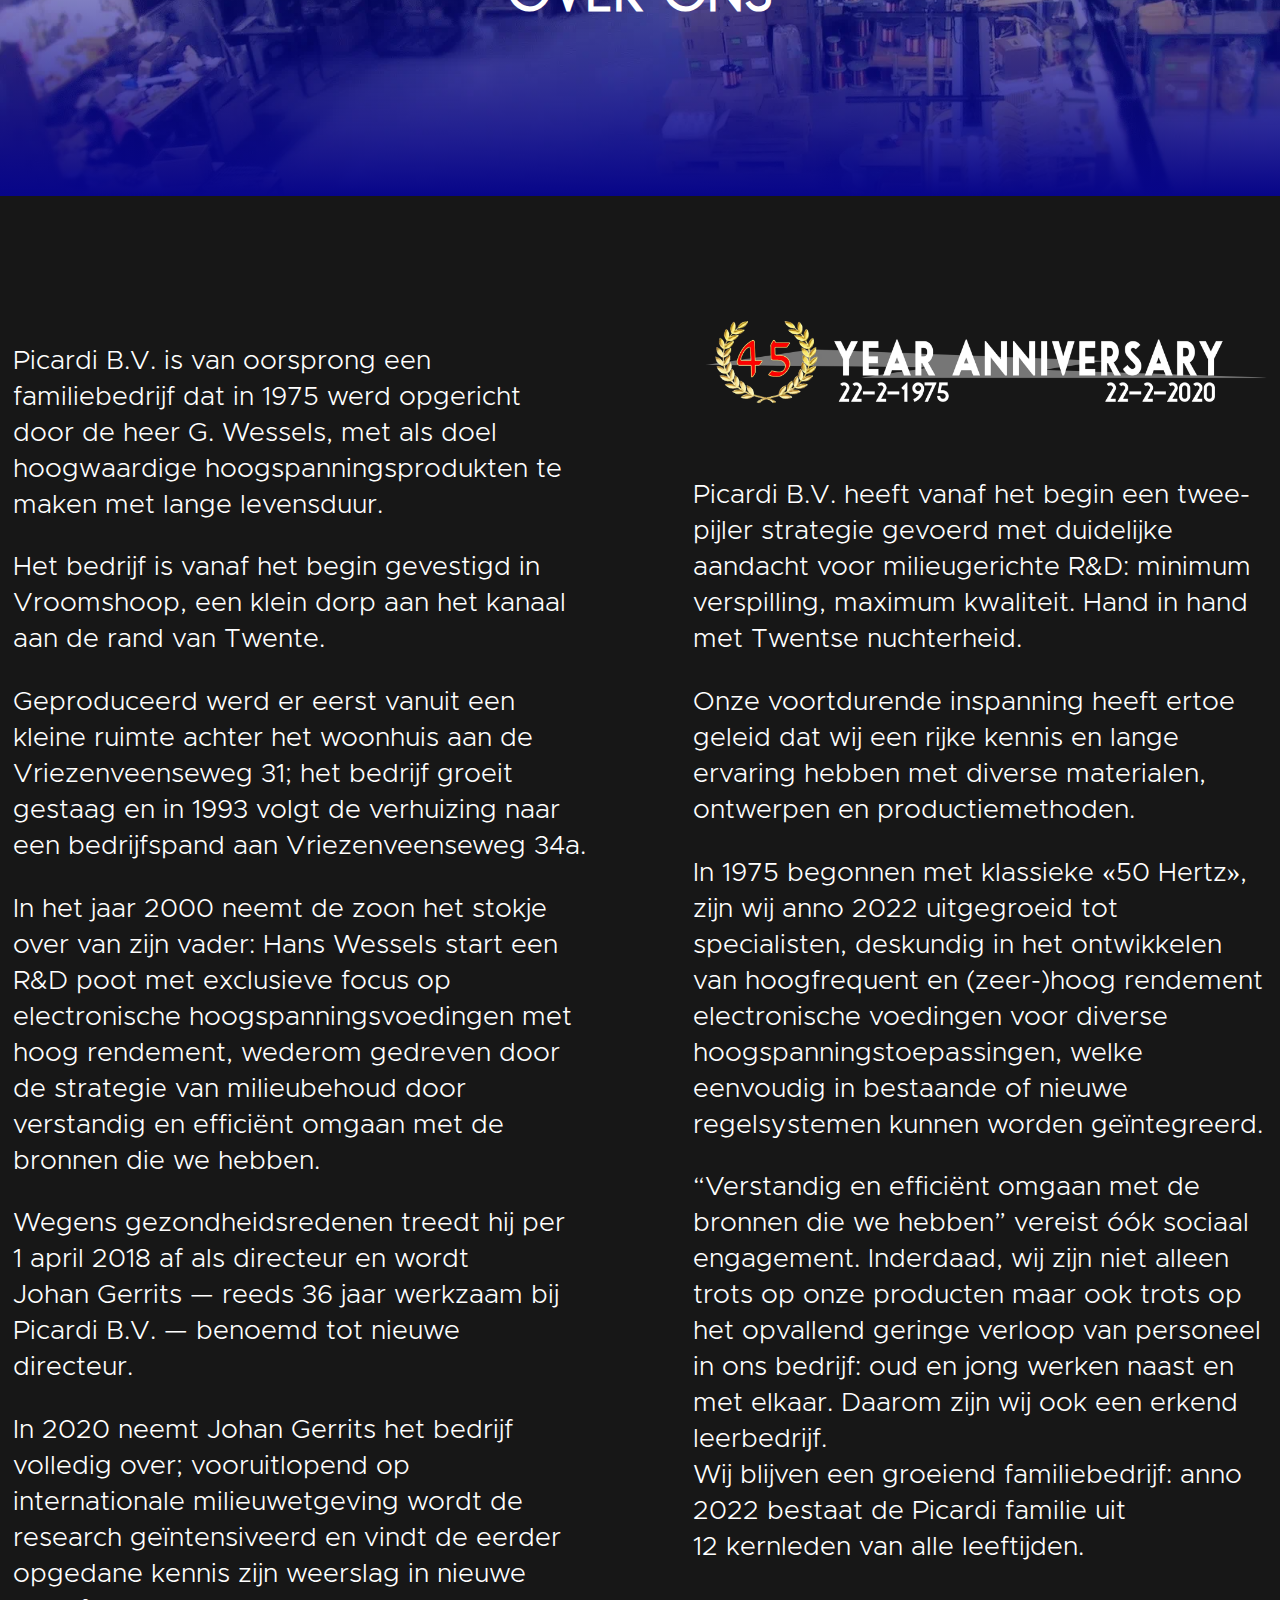
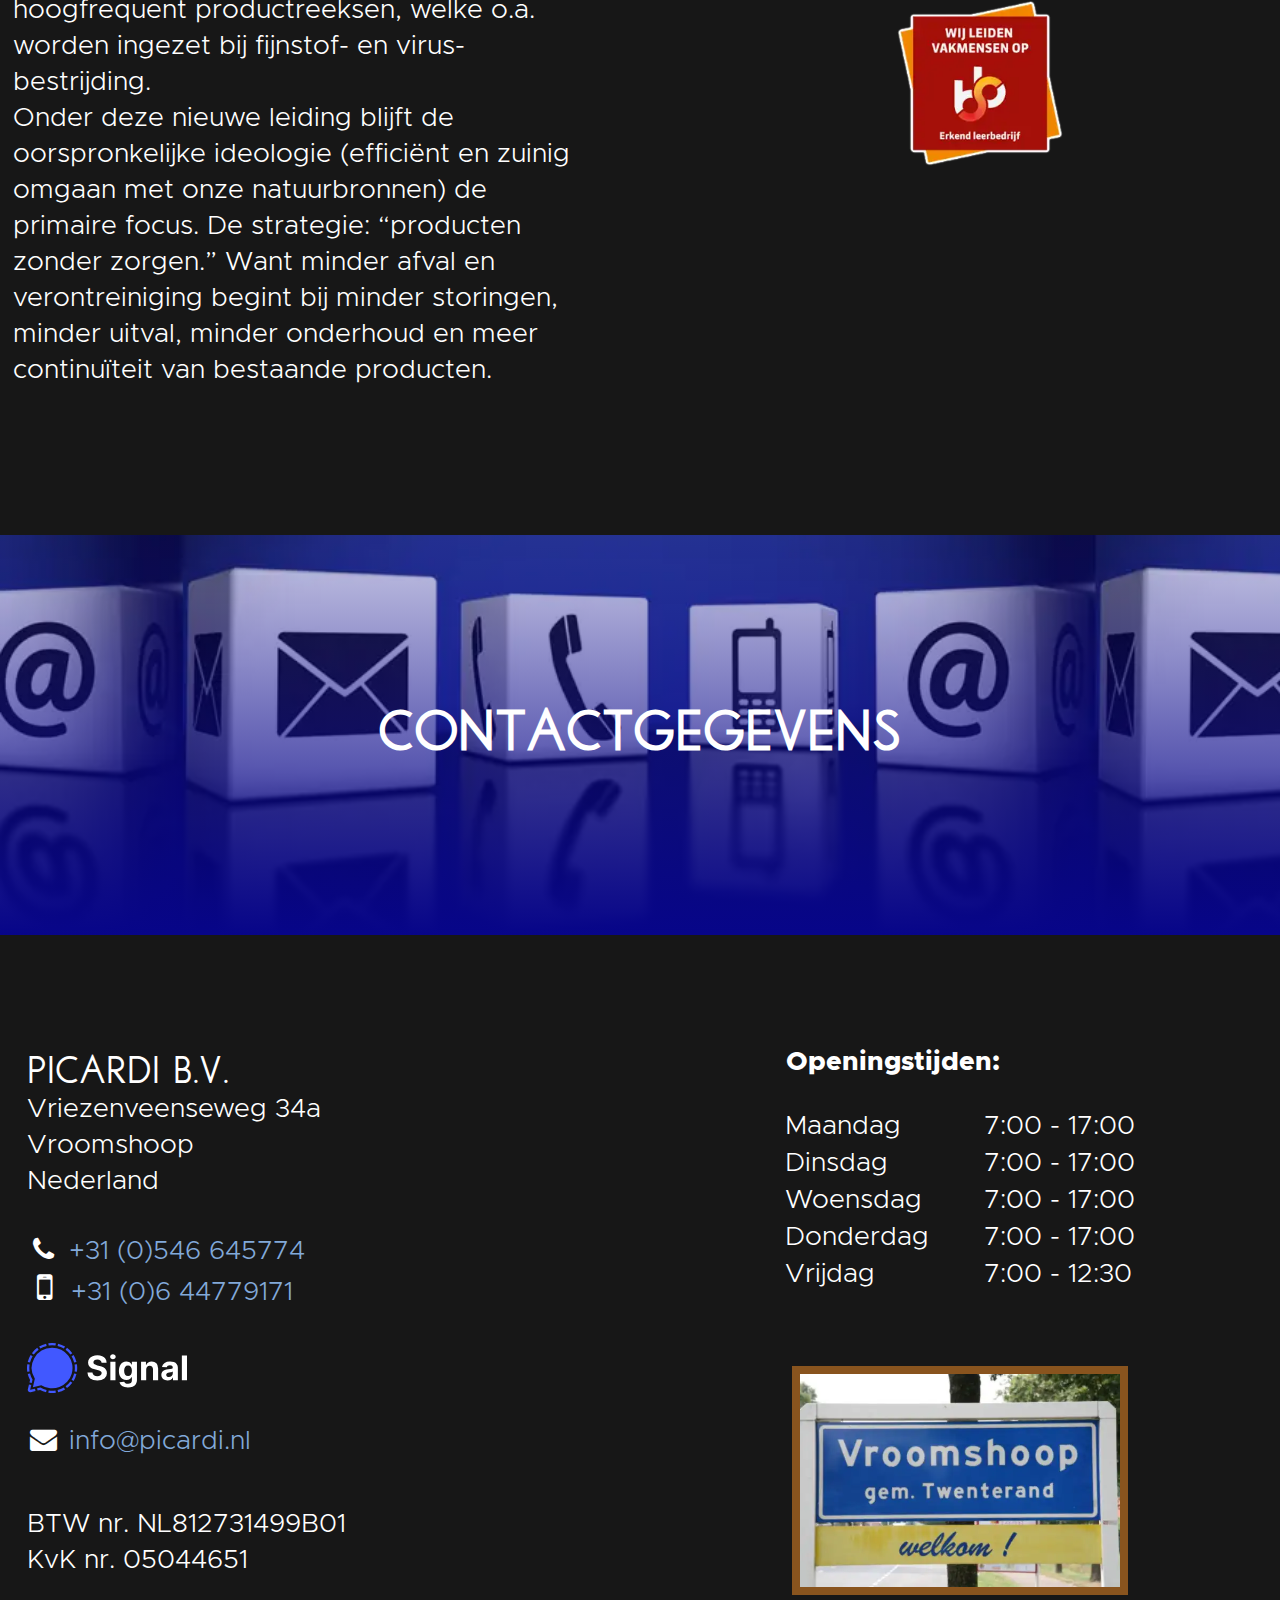
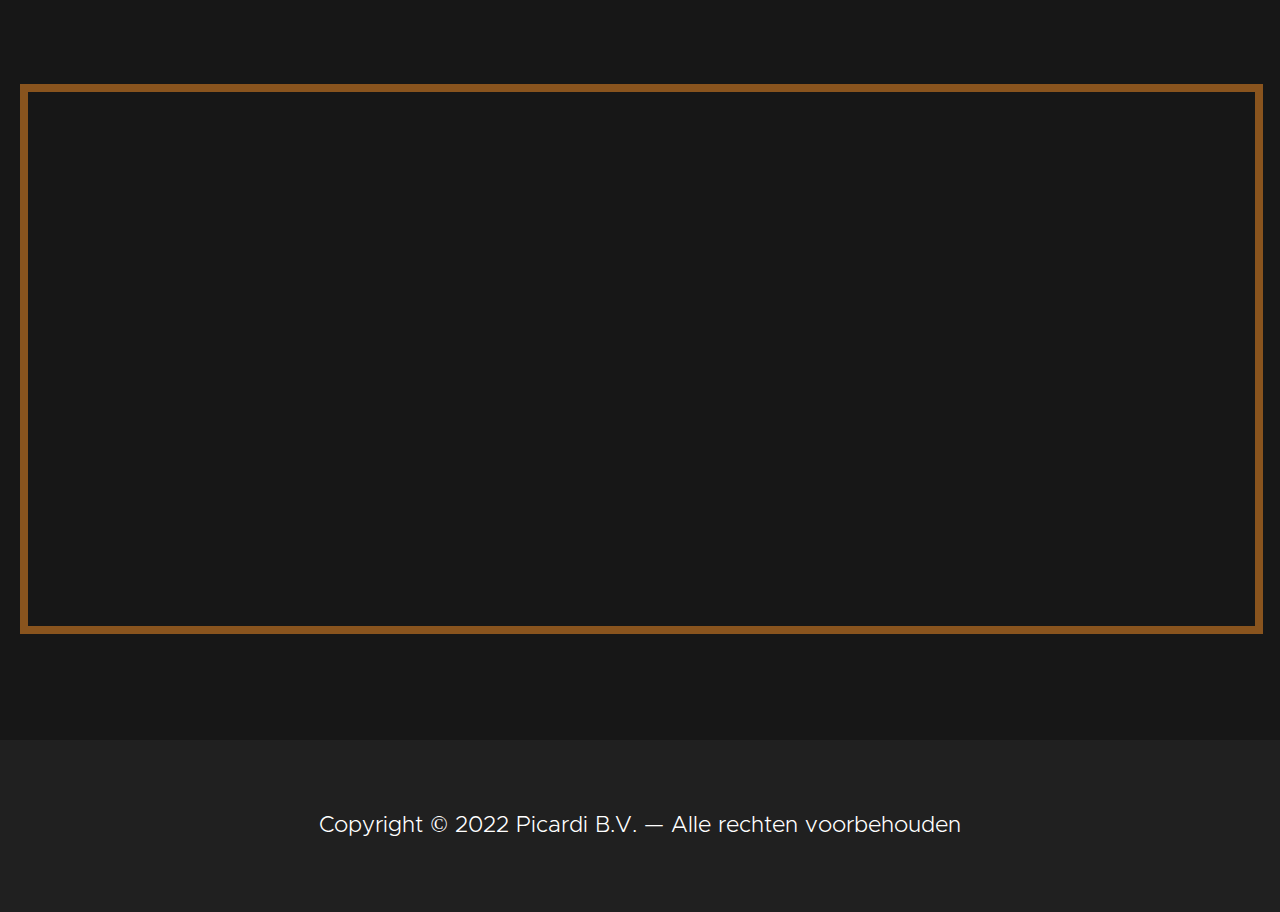
==== commit 20c9f400: "latest edits: diag only visible when enabled via URL parameter in production site." ====
--- a/docs/index.html
+++ b/docs/index.html
@@ -492,12 +492,27 @@
 		alert(`info: ${ browser_info }`);
 	}
 	
+	/*
 	if (0) {
 		let el = document.querySelector("#browser_info");
 		if (el) {
 			el.textContent = browser_info;
 		}
 	}
+	*/
+	
+	// keep basic media query debugging/diagnostics alive in production: enable when using ?dbg=1 URL query param
+	const current_uri = new URL(document.location || window.location);
+	const urlSearchParams = current_uri.searchParams;
+	if (urlSearchParams) {
+		const visited_lang = urlSearchParams.get("dbg");
+
+		if (visited_lang) {
+			let body = document.querySelector("body");
+				body.classList.add('debugging');
+		}
+	}
+	
 	
 	// detect any browser on an Apple device: those screw up the CSS3 shape-outside rendering at lower resolutions *at least*,
 	// PLUS they b0rk the root font size calculation, probably by some crazy rounding error somewhere (we take 100vw and divide 
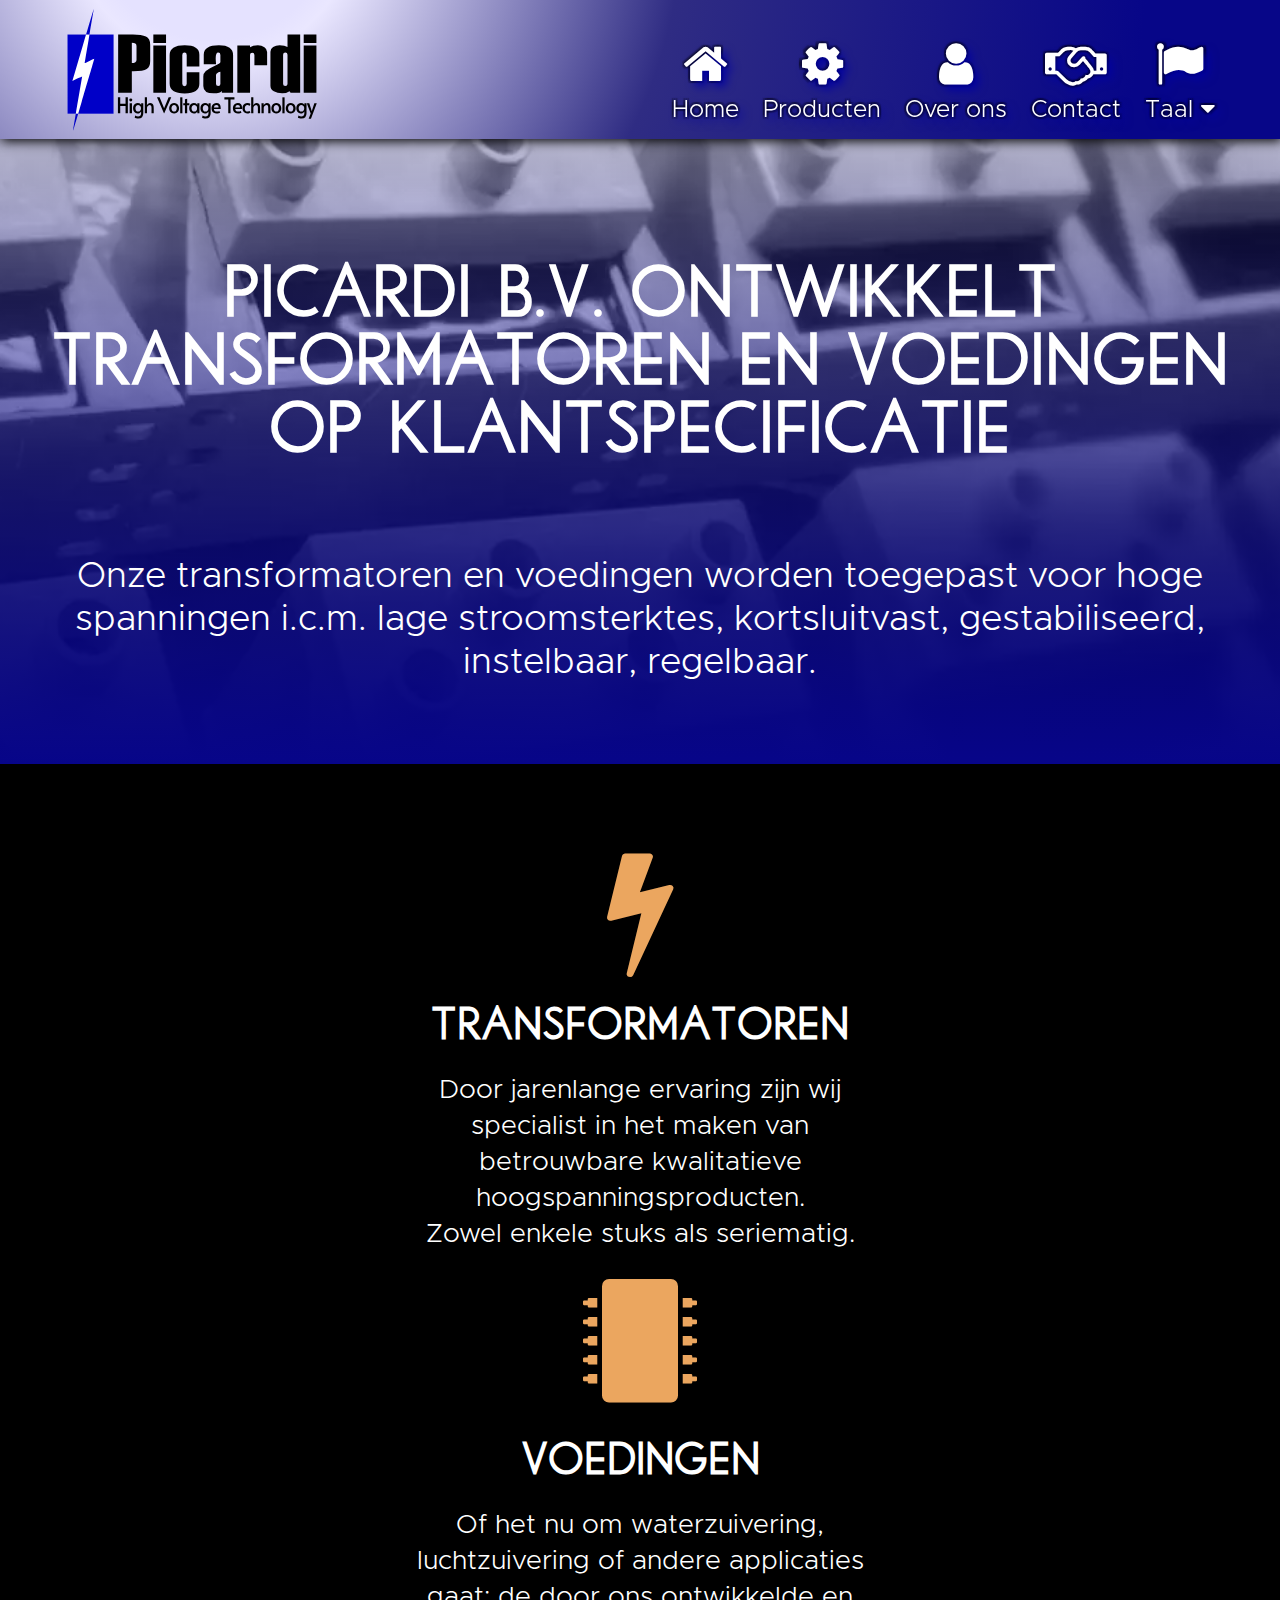
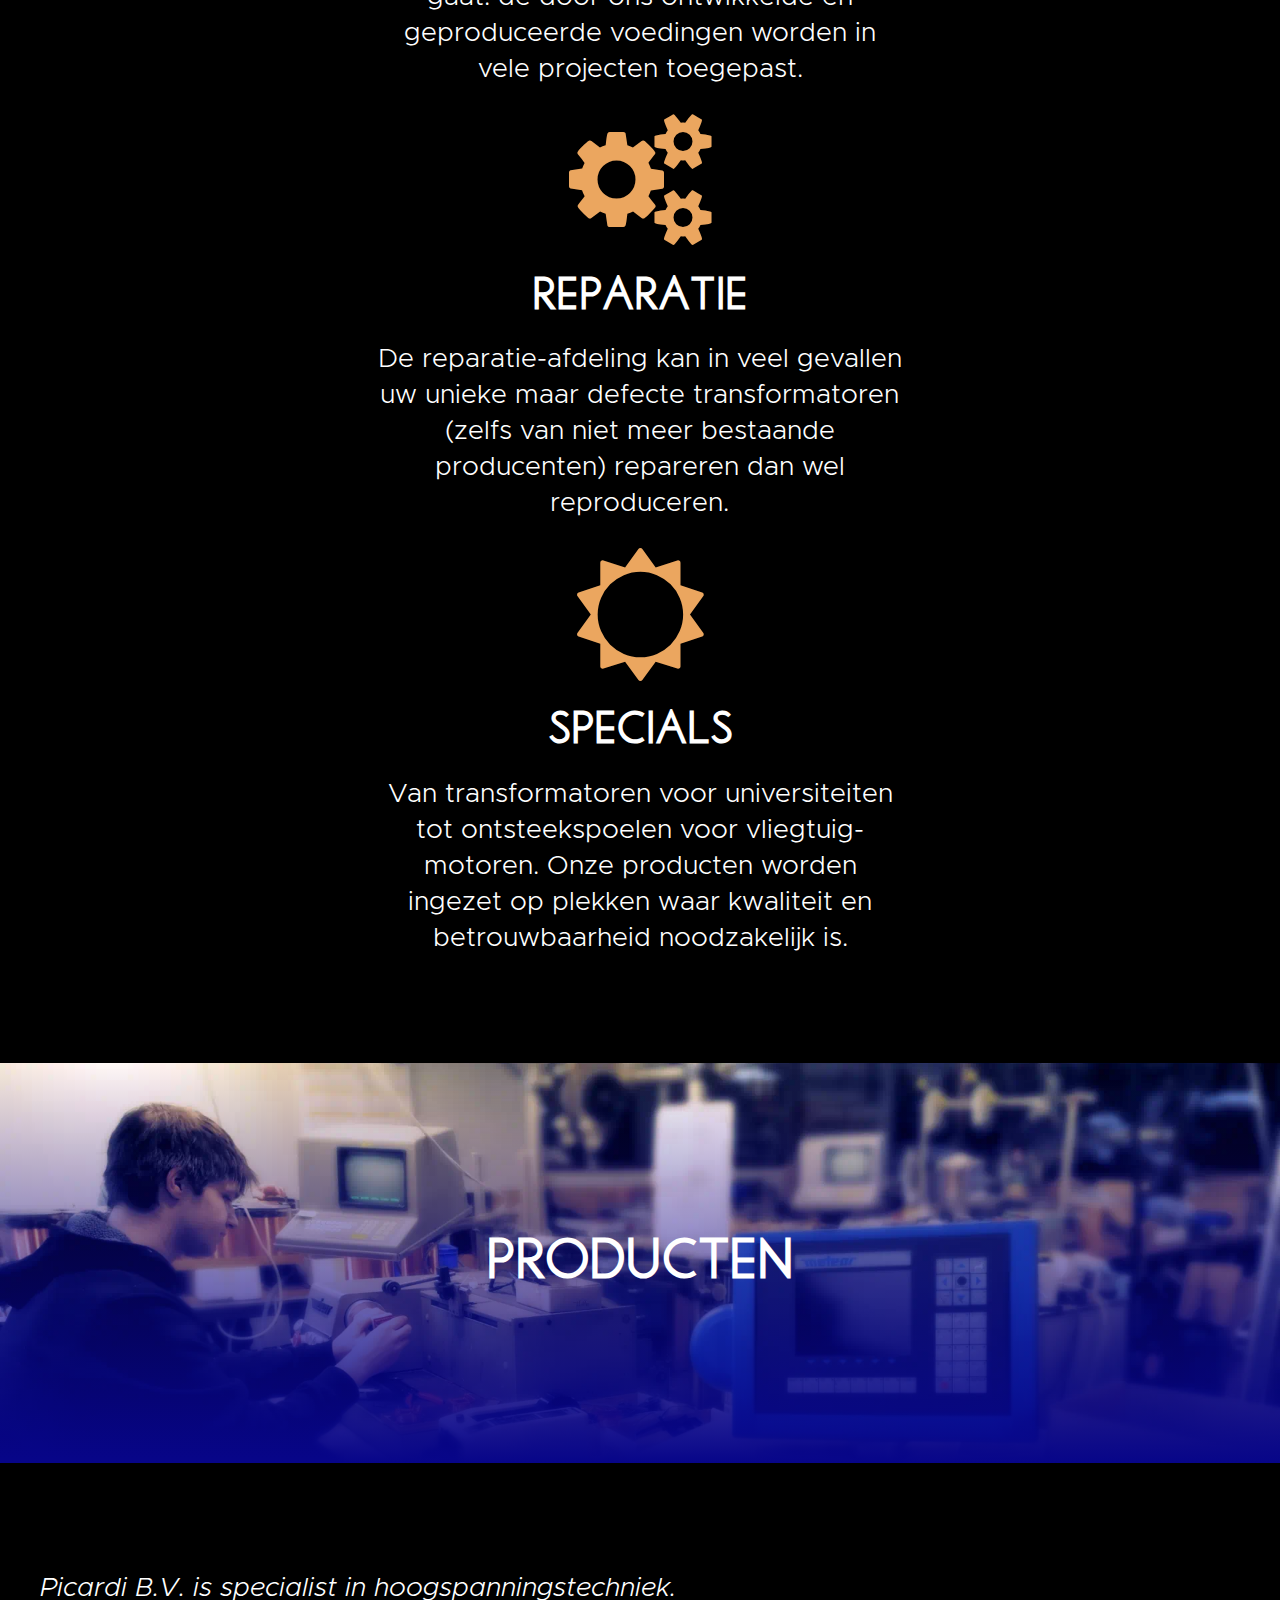
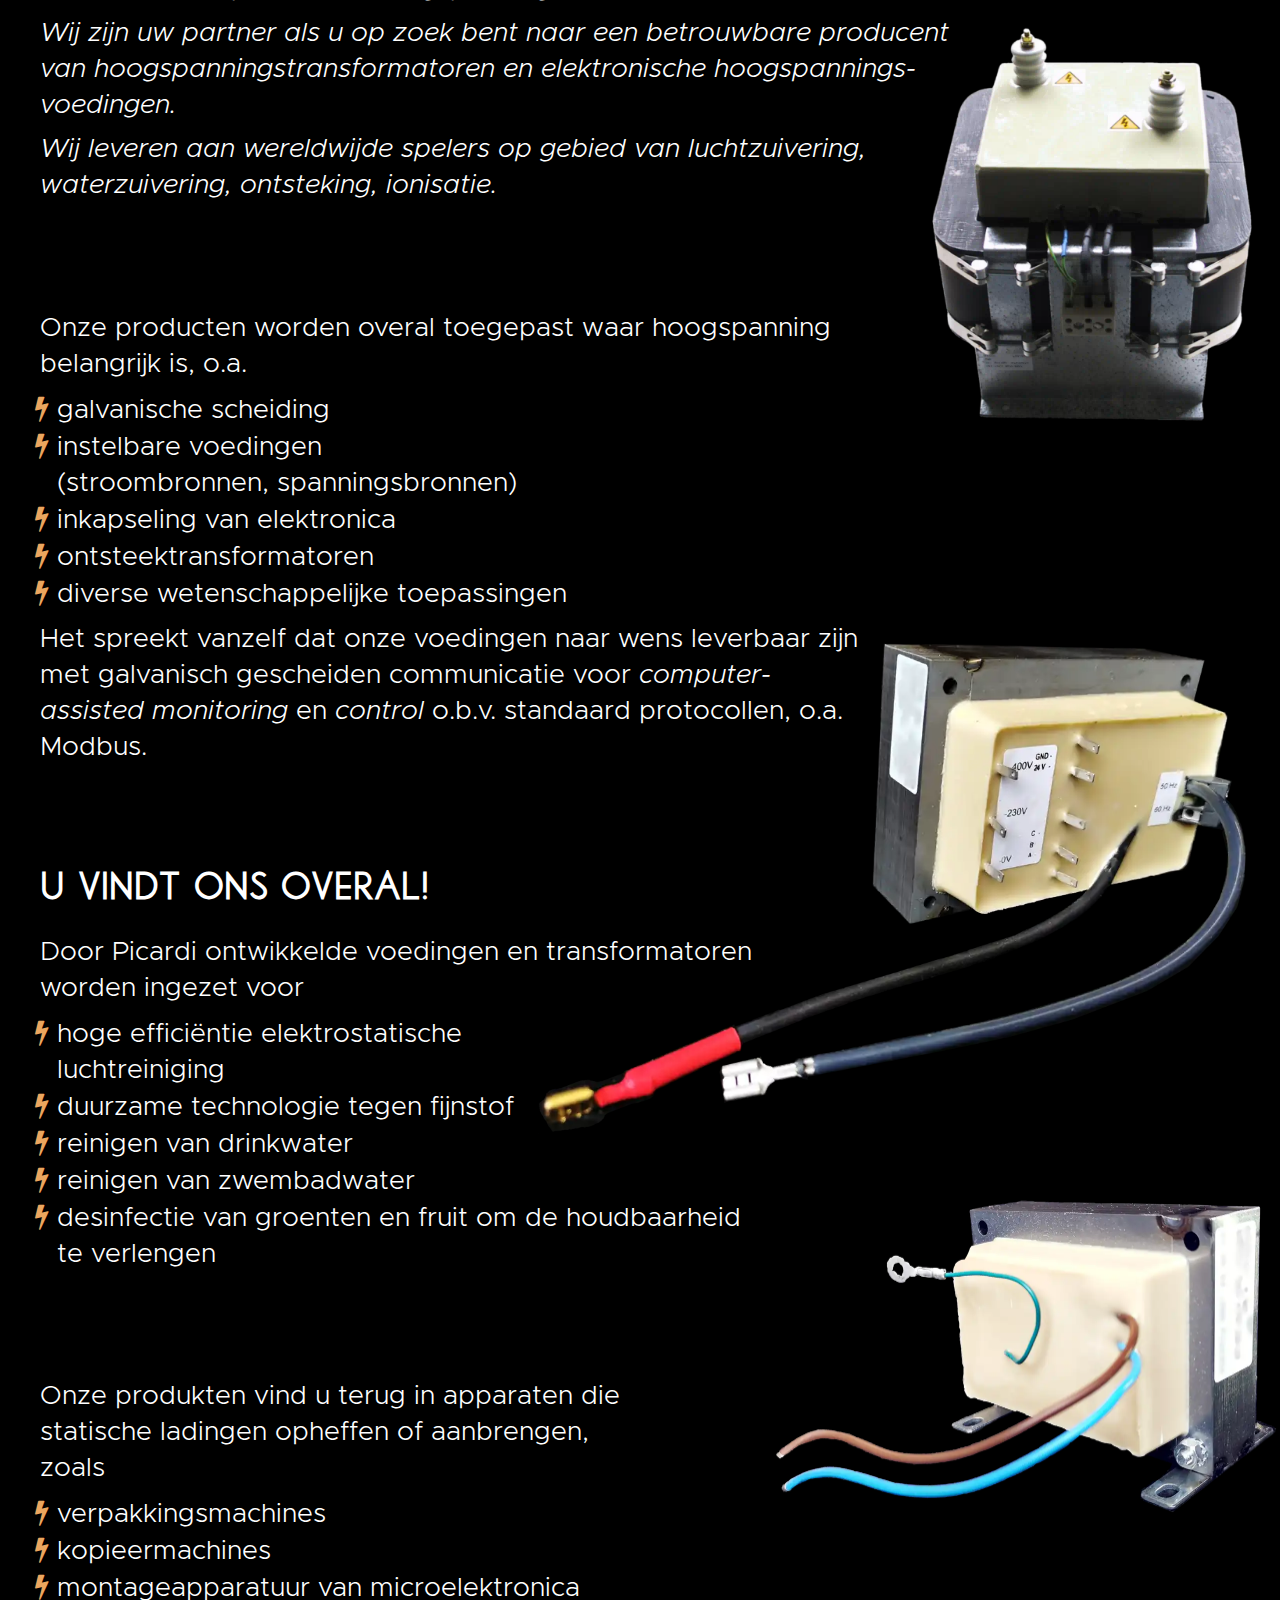
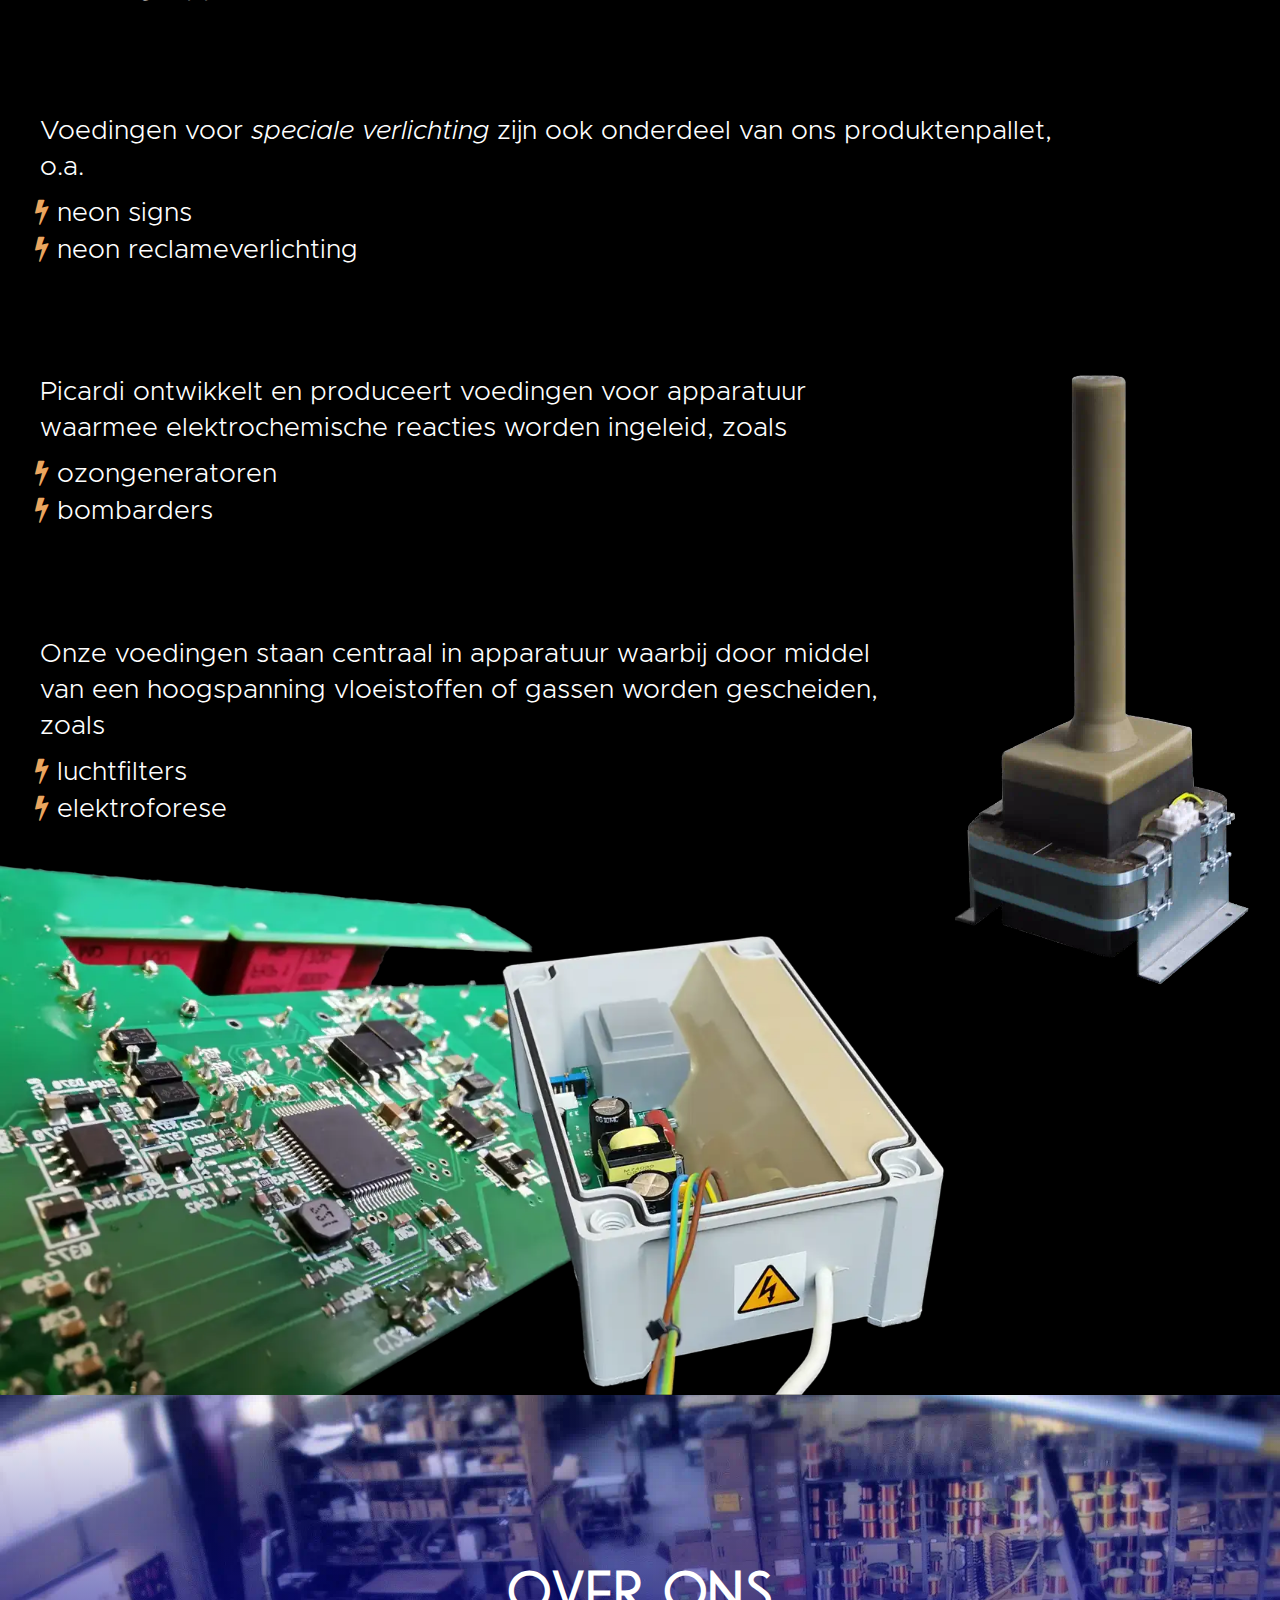
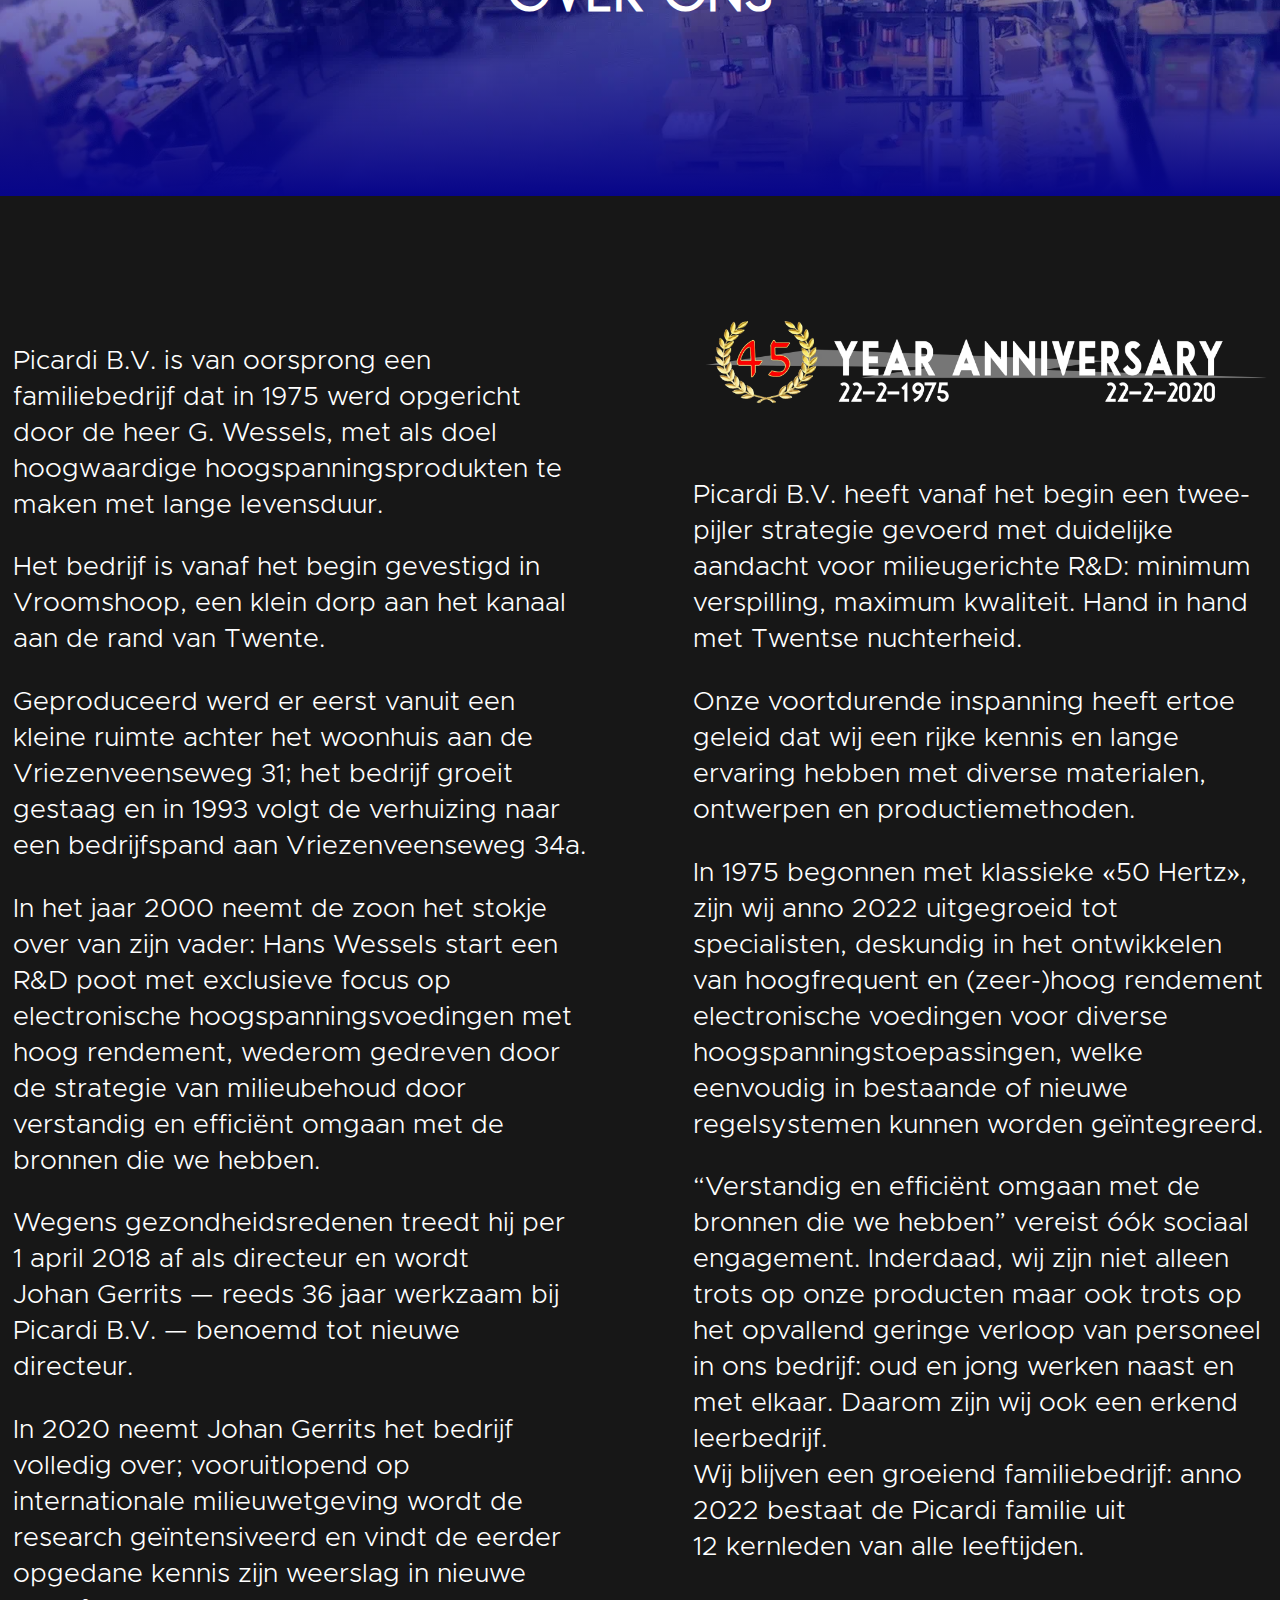
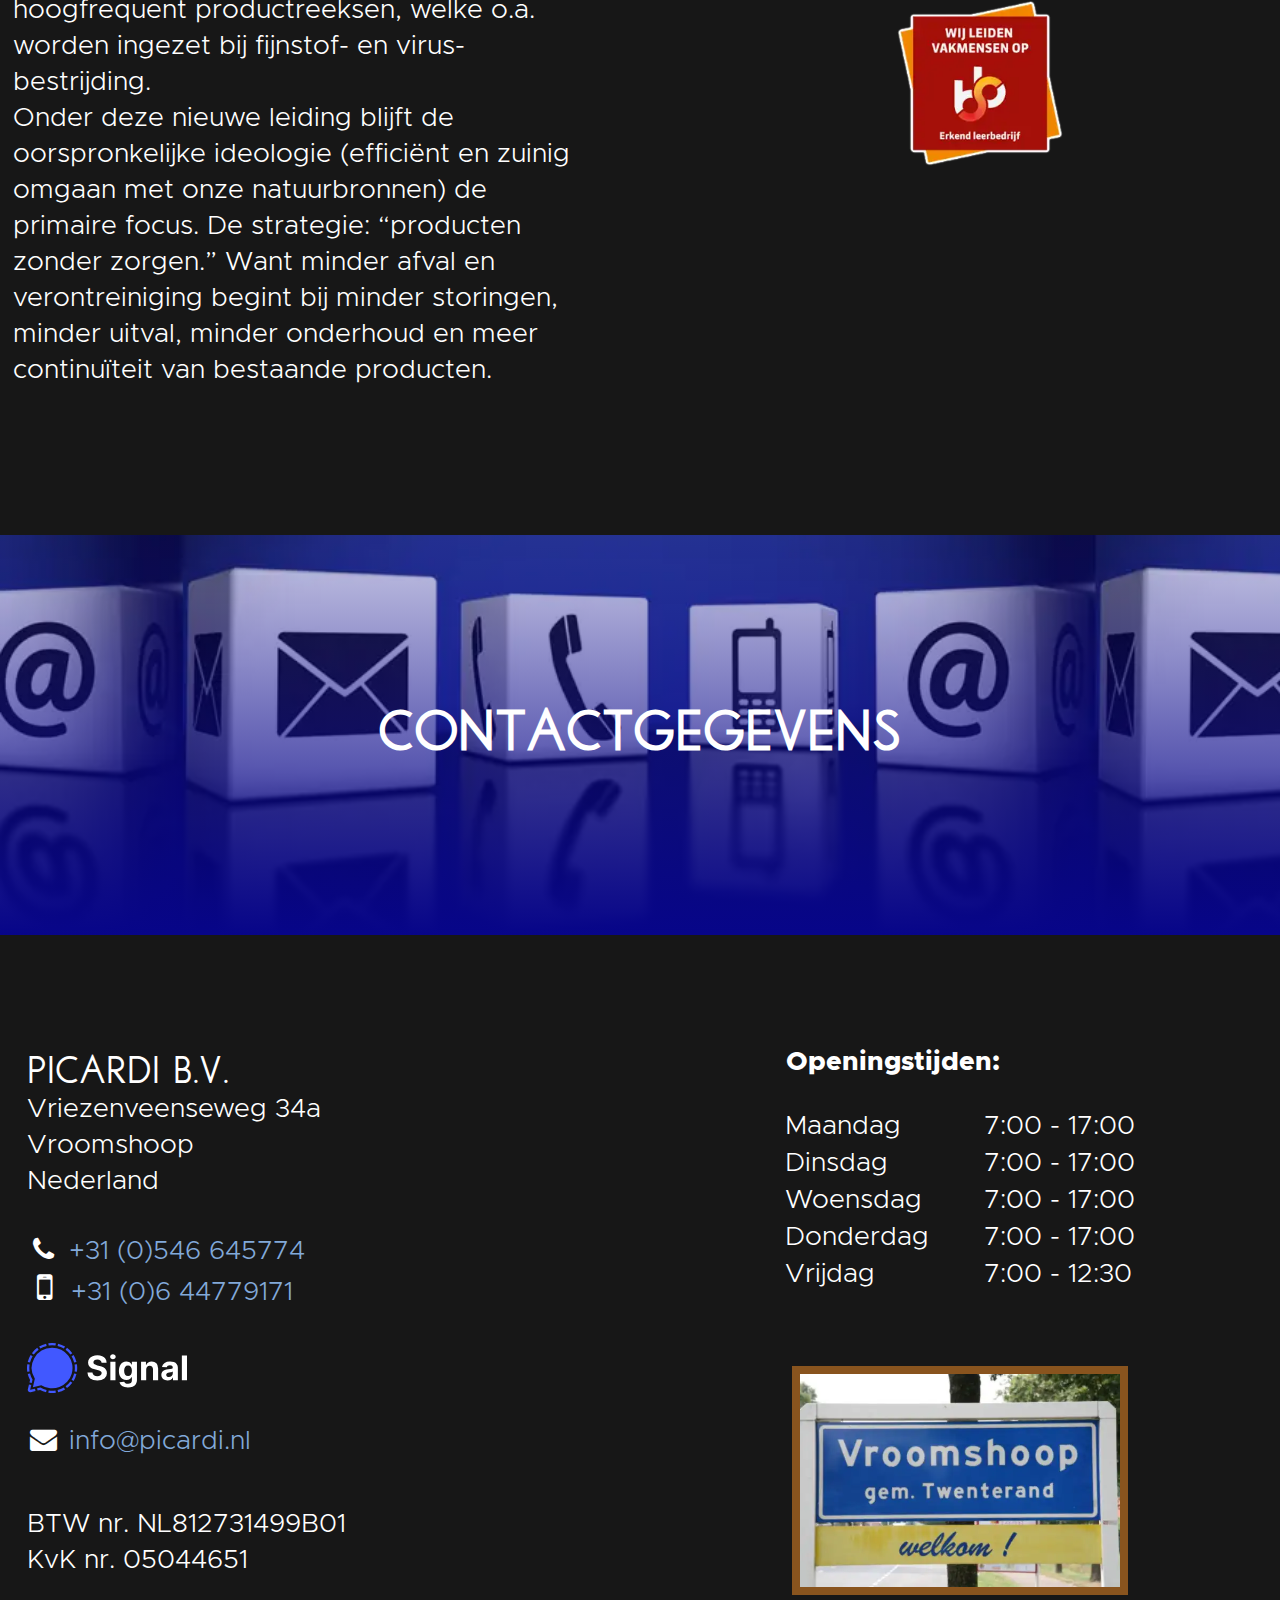
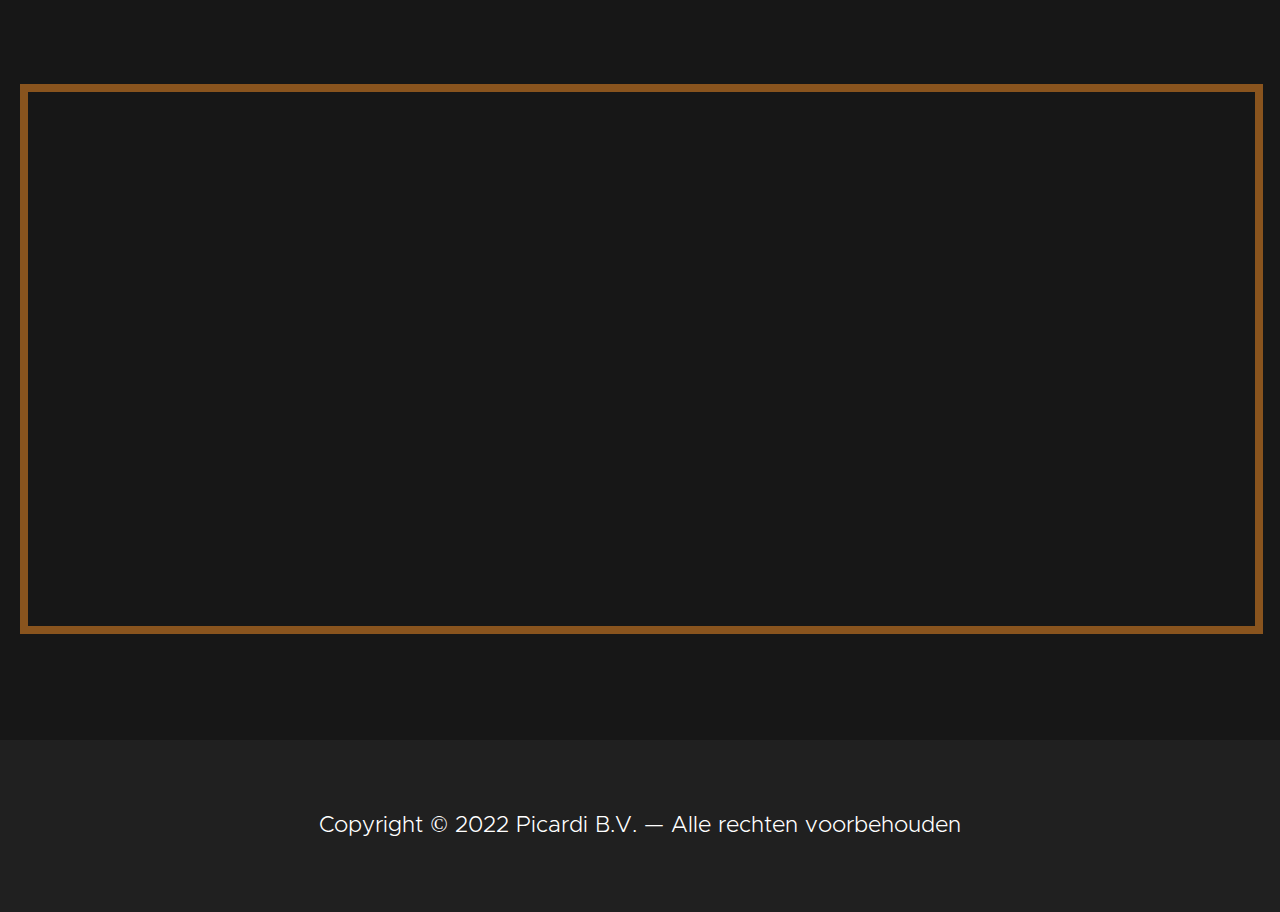
==== commit ecd80927: "updated logo, following user feedback" ====
--- a/docs/index.html
+++ b/docs/index.html
@@ -84,7 +84,7 @@
       <div id="header">
          <div class="col-1">
             
-               <img src="picardi-nieuw17-optimized.svg" id="Image1" alt="Picardi: bedrijfslogo"  title="Picardi: bedrijfslogo" >
+               <img src="picardi-nieuw18.svg" id="Image1" alt="Picardi: bedrijfslogo"  title="Picardi: bedrijfslogo" >
             
          </div>
          <div class="col-2">
